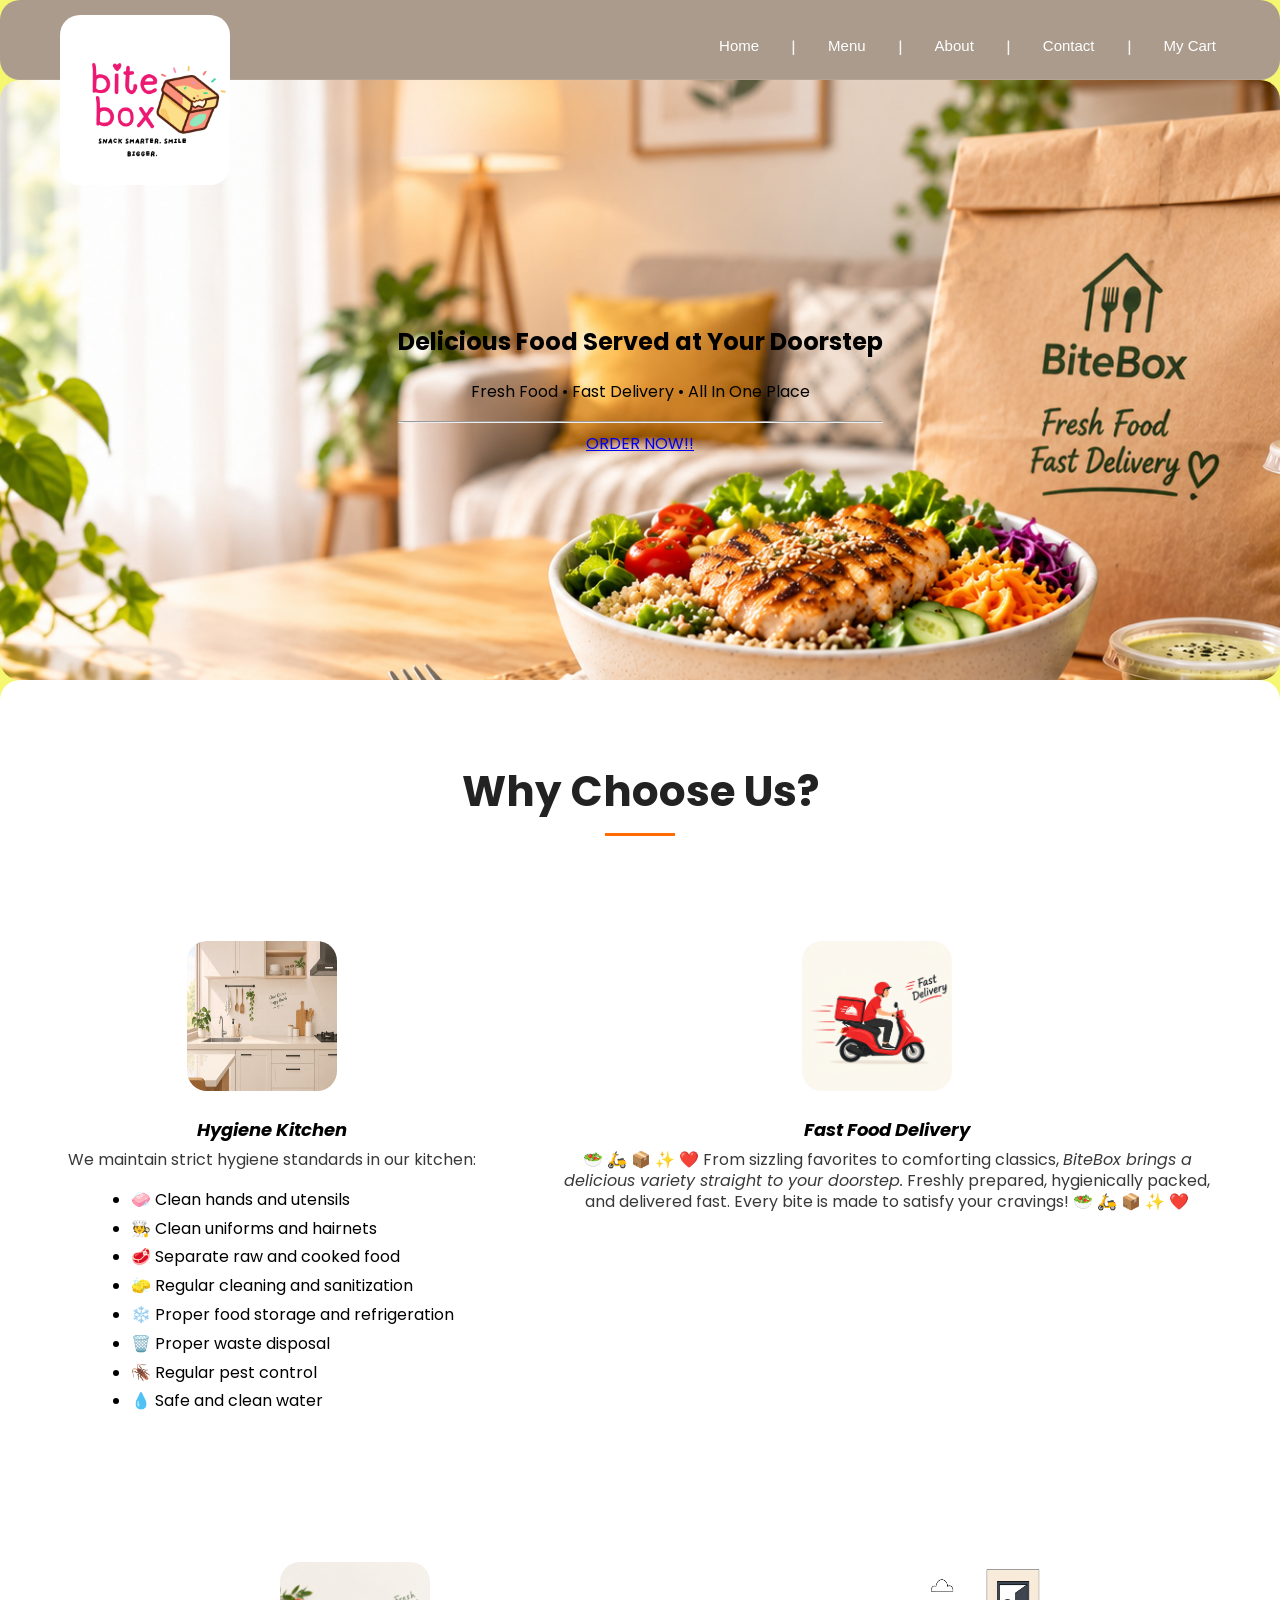
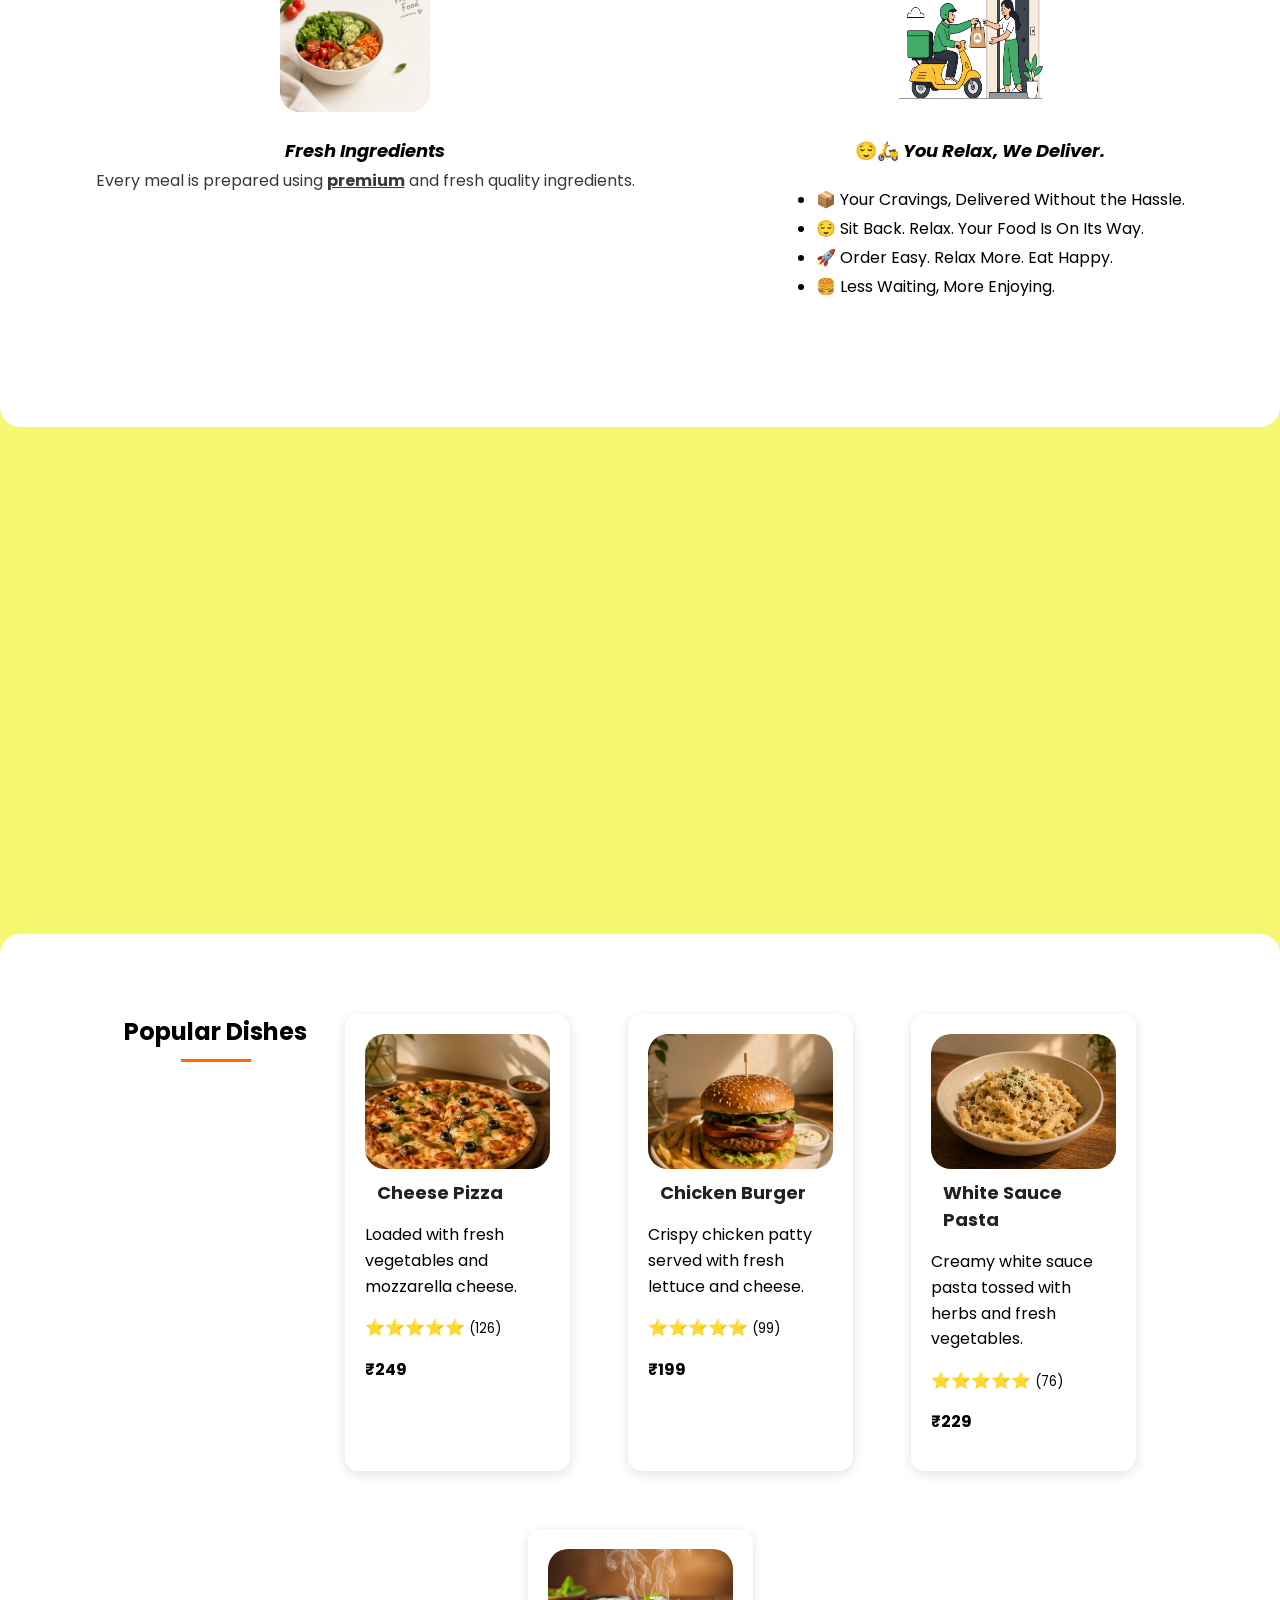
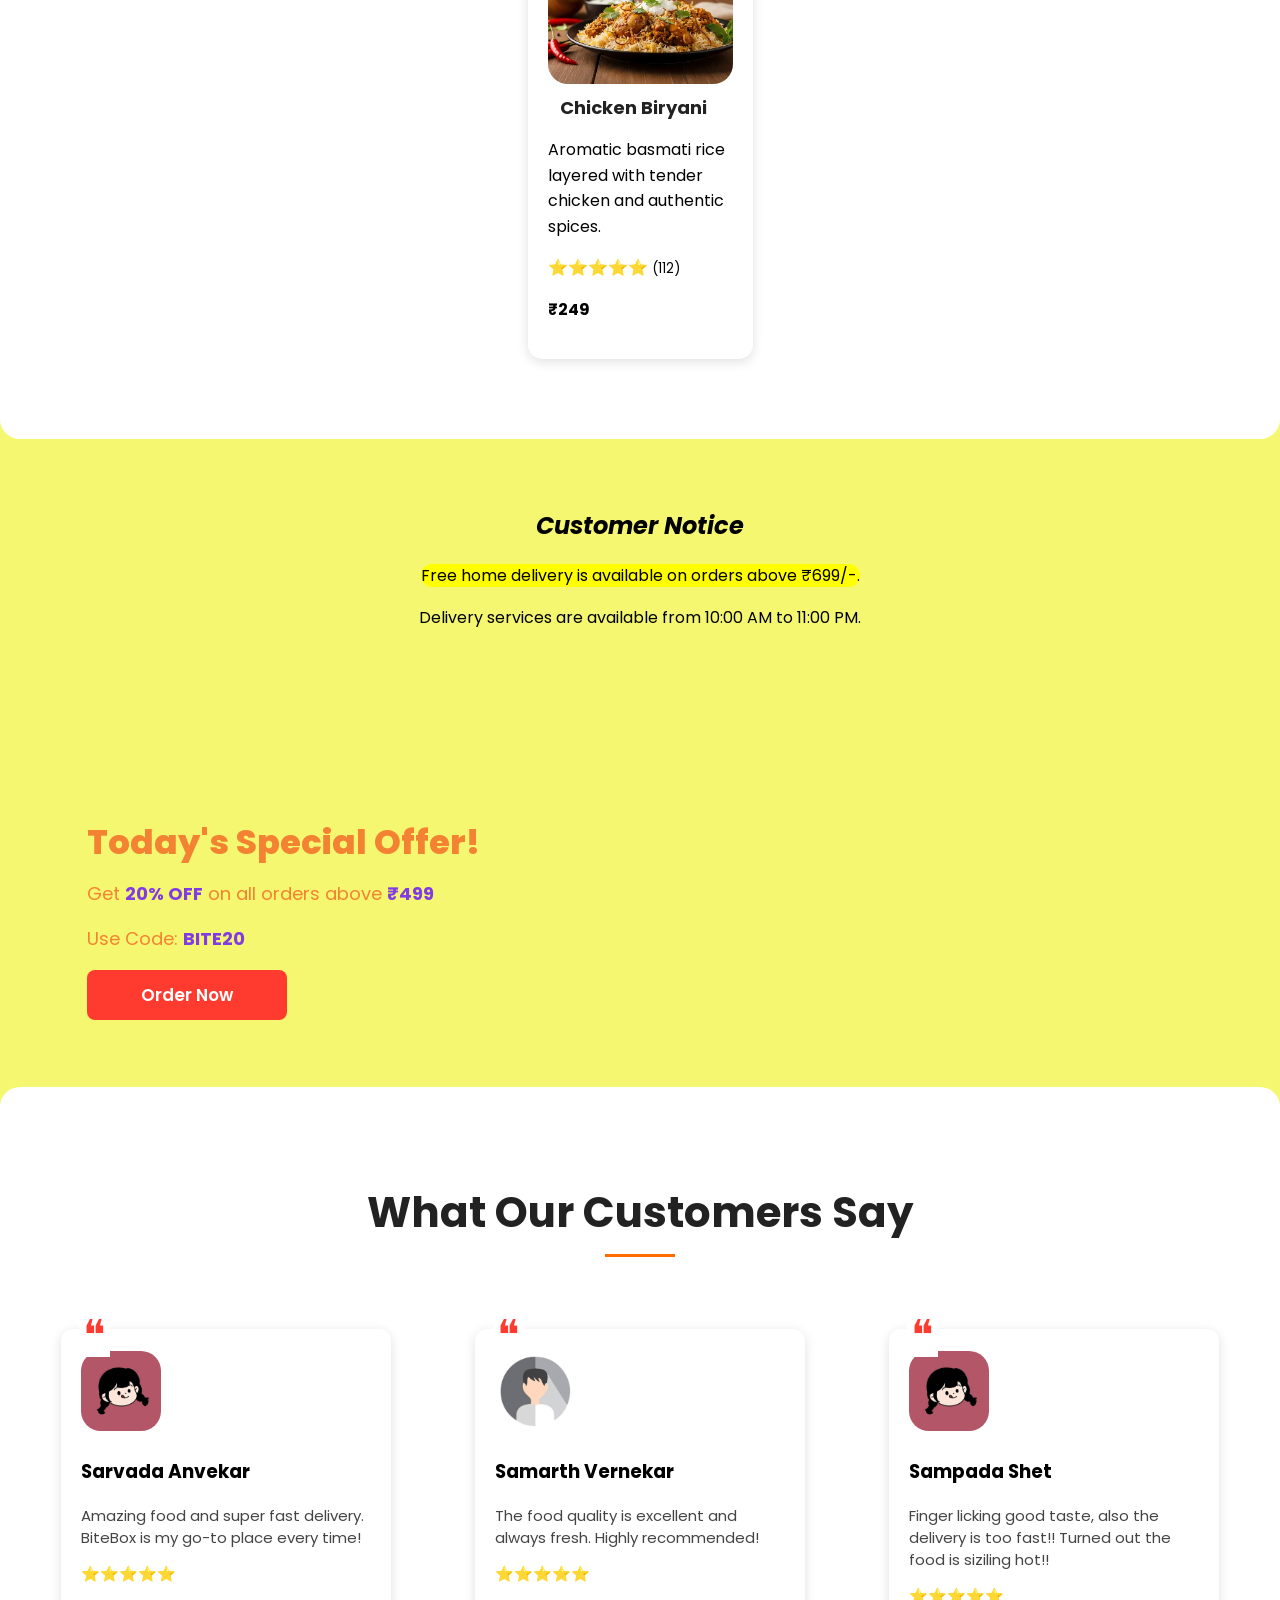
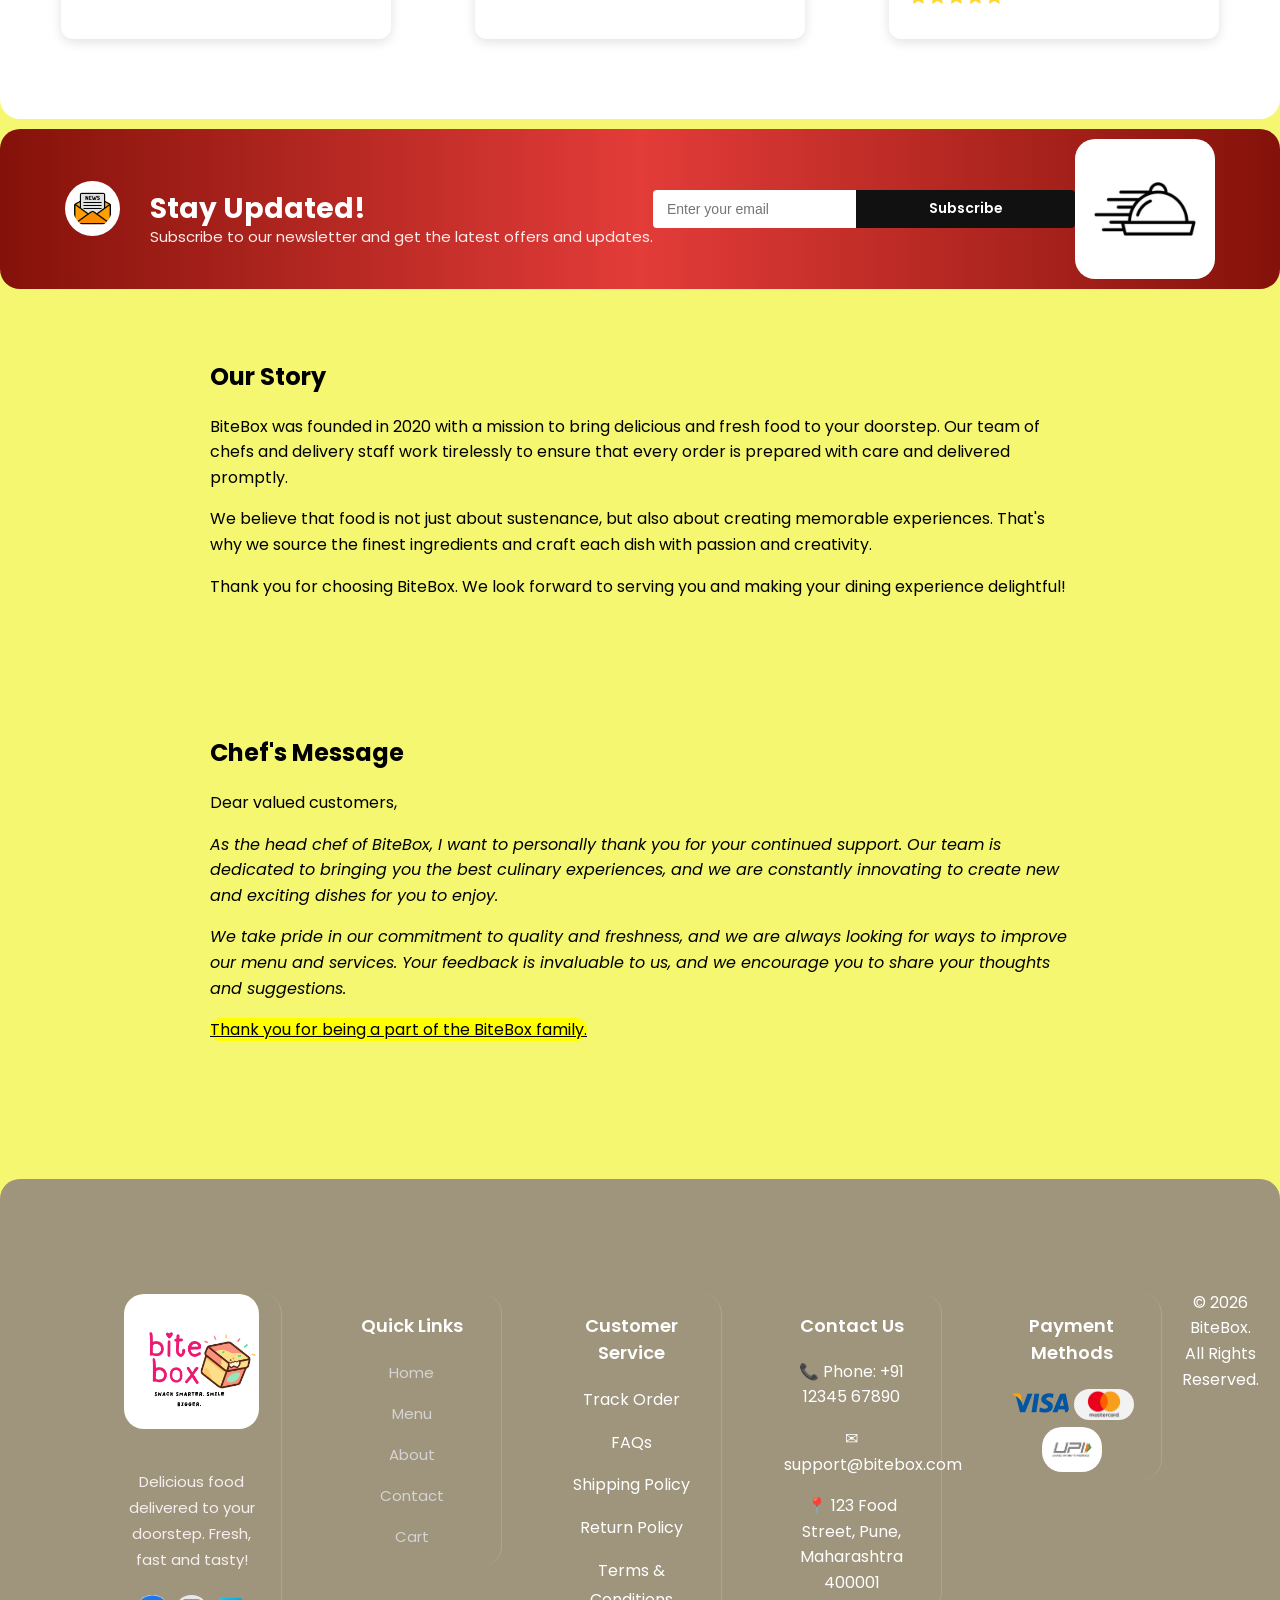
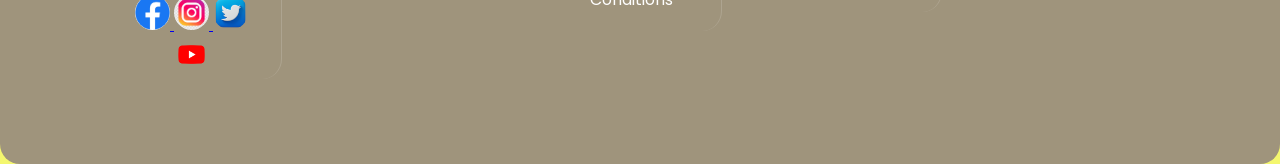
==== index.html @ 2613d9da "origin" ====
<!DOCTYPE html>
<html lang="en">

<head>
    <meta charset="UTF-8">
    <meta name="viewport" content="width=device-width, initial-scale=1.0">

    <title>BiteBox</title>

    <link rel="stylesheet" href="./style.css">

    <!-- Google Fonts -->
    <link rel="preconnect" href="https://fonts.googleapis.com">
    <link rel="preconnect" href="https://fonts.gstatic.com" crossorigin>

    <link href="https://fonts.googleapis.com/css2?family=Great+Vibes&family=Montserrat:wght@400;600;700;800&family=Pacifico&family=Poppins:wght@300;400;500;600;700&display=swap"
        rel="stylesheet">
</head>

<body>
<body style =  " background-color :  rgba(244, 247, 102, 0.938);">

    <!-- ================= HEADER ================= -->

    <header>

        <div class="logo">
            <img src="./assets/images/logo.png" alt="BiteBox Logo" width="180">
        </div>

        <nav>
            <a href="index.html">Home</a>
            |
            <a href="menu.html">Menu</a>
            |
            <a href="about.html">About</a>
            |
            <a href="contact.html">Contact</a>
            |
            <a href="cart.html">My Cart</a>
        </nav>

    </header>


    <!-- ================= MAIN CONTENT ================= -->

    <main>

        <!-- ================= HERO SECTION ================= -->

        <section class="hero">

            <div class="hero-content">

                <h1>Delicious Food Served at Your Doorstep</h1>

                <p>
                    Fresh Food • Fast Delivery • All In One Place
                </p>

                <hr>

                <a href="./menu.html">ORDER NOW!!</a>

            </div>

        </section>


        <!-- ================= WHY CHOOSE US ================= -->

        <section class="features" id="features">

            <h2>Why Choose Us?</h2>

             <!-- Hygiene Kitchen -->

            <article class="feature-card">

                <img src="./assets/images/hyg.png"
                    alt="Hygiene Kitchen"
                    width="200">

                <h3>
                    <em>Hygiene Kitchen</em>
                </h3>

                <p>
                    We maintain strict hygiene standards in our kitchen:
                </p>

                <ul>
                    <li>🧼 Clean hands and utensils</li>
                    <li>🧑‍🍳 Clean uniforms and hairnets</li>
                    <li>🥩 Separate raw and cooked food</li>
                    <li>🧽 Regular cleaning and sanitization</li>
                    <li>❄️ Proper food storage and refrigeration</li>
                    <li>🗑️ Proper waste disposal</li>
                    <li>🪳 Regular pest control</li>
                    <li>💧 Safe and clean water</li>
                </ul>

            </article>


            <!-- Fast Delivery -->

            <article class="feature-card">

                <img src="./assets/images/fast.png"
                    alt="Fast Delivery"
                    width="200">

                <h3>
                    <em>Fast Food Delivery</em>
                </h3>

                <p>
                    🥗 🛵 📦 ✨ ❤️
                    From sizzling favorites to comforting classics,
                    <em>BiteBox brings a delicious variety straight to your doorstep.</em>
                    Freshly prepared, hygienically packed, and delivered fast.
                    Every bite is made to satisfy your cravings!
                    🥗 🛵 📦 ✨ ❤️
                </p>

            </article>

             <!-- Fresh Ingredients -->

            <article class="feature-card">

                <img src="./assets/images/fresh.png"
                    alt="Fresh Ingredients"
                    width="200">

                <h3>
                    <em>Fresh Ingredients</em>
                </h3>

                <p>
                    Every meal is prepared using
                    <u><b>premium</b></u>
                    and fresh quality ingredients.
                </p>

            </article>


            <!-- Easy Delivery -->

            <article class="feature-card">

                <img src="./assets/images/easy.png"
                    alt="Easy Food Delivery"
                    width="200">

                <h3>
                    😌🛵
                    <em>You Relax, We Deliver.</em>
                </h3>

                <ul>
                    <li>📦 Your Cravings, Delivered Without the Hassle.</li>
                    <li>😌 Sit Back. Relax. Your Food Is On Its Way.</li>
                    <li>🚀 Order Easy. Relax More. Eat Happy.</li>
                    <li>🍔 Less Waiting, More Enjoying.</li>
                </ul>

            </article>

        </section>
         <!-- ================= FEATURED VIDEO ================= -->

        <section class="featured-video">

            <video
                src="./Black and Yellow Modern Pizza Sale Video.mp4"
                autoplay
                loop
                muted
                playsinline
                width="800">
            </video>

        </section>


        <!-- ================= POPULAR DISHES ================= -->

        <section class="popular-dishes" id="popular-dishes">

            <h2>Popular Dishes</h2>


            <!-- Pizza -->

            <article class="food-card">

                <img src="./assets/images/pizza.png"
                    alt="Cheese Pizza"
                    width="220">

                <h3>Cheese Pizza</h3>

                <p>
                    Loaded with fresh vegetables and mozzarella cheese.
                </p>

                <p>
                    <span>⭐⭐⭐⭐⭐</span>
                    <small>(126)</small>
                </p>

                <p>
                    <strong>₹249</strong>
                </p>

            </article>


            <!-- Burger -->

            <article class="food-card">

                <img src="./assets/images/burger.png"
                    alt="Chicken Burger"
                    width="220">

                <h3>Chicken Burger</h3>

                <p>
                    Crispy chicken patty served with fresh lettuce and cheese.
                </p>

                <p>
                    <span>⭐⭐⭐⭐⭐</span>
                    <small>(99)</small>
                </p>

                <p>
                    <strong>₹199</strong>
                </p>

            </article>


            <!-- Pasta -->

            <article class="food-card">

                <img src="./assets/images/pasta.png"
                    alt="White Sauce Pasta"
                    width="220">

                <h3>White Sauce Pasta</h3>

                <p>
                    Creamy white sauce pasta tossed with herbs and fresh vegetables.
                </p>

                <p>
                    <span>⭐⭐⭐⭐⭐</span>
                    <small>(76)</small>
                </p>

                <p>
                    <strong>₹229</strong>
                </p>

            </article>


            <!-- Biryani -->

            <article class="food-card">

                <img src="./assets/images/ChickenB.png"
                    alt="Chicken Biryani"
                    width="250">

                <h3>Chicken Biryani</h3>

                <p>
                    Aromatic basmati rice layered with tender chicken and authentic spices.
                </p>

                <p>
                    <span>⭐⭐⭐⭐⭐</span>
                    <small>(112)</small>
                </p>

                <p>
                    <strong>₹249</strong>
                </p>

            </article>

        </section>


        <!-- ================= CUSTOMER NOTICE ================= -->

        <aside class="customer-notice">

            <h2>
                <em>Customer Notice</em>
            </h2>

            <p>
                <mark>
                    Free home delivery is available on orders above ₹699/-.
                </mark>
            </p>

            <p>
                Delivery services are available from
                10:00 AM to 11:00 PM.
            </p>

        </aside>

          <!--Todays Special Offers -->
            <section id="offer">
                <div class="offer-content">
                    <h2>Today's Special Offer!</h2>
                    <p> Get <strong>20% OFF</strong> on all orders above 
                        <strong>₹499</strong>
                    </p>
                    <p> Use Code: <strong>BITE20</strong> </p>
                    <a href="menu.html"> Order Now </a>
                </div>
            </section>
            

        <!-- ================= CUSTOMER REVIEWS ================= -->

        <section class="reviews" id="reviews">

            <h2>What Our Customers Say</h2>


            <!-- Review 1 -->

            <article class="review-card">

                <img
                    src="./assets/images/customer.png"
                    alt="Sarvada Anvekar"
                    width="80"
                    height="80">

                <h3>Sarvada Anvekar</h3>

                <p>
                    Amazing food and super fast delivery.
                    BiteBox is my go-to place every time!
                </p>

                <p>
                    <span>⭐⭐⭐⭐⭐</span>
                </p>

            </article>


            <!-- Review 2 -->

            <article class="review-card">

                <img
                    src="./assets/images/customer1.png"
                    alt="Samarth Vernekar"
                    width="80"
                    height="80">

                <h3>Samarth Vernekar</h3>

                <p>
                    The food quality is excellent and
                    always fresh. Highly recommended!
                </p>

                <p>
                    <span>⭐⭐⭐⭐⭐</span>
                </p>

            </article>
             <article class="review-card">

                <img
                    src="./assets/images/customer.png"
                    alt="Sampada Shet"
                    width="80"
                    height="80">

                <h3>Sampada Shet</h3>

                <p>
                    Finger licking good taste, also the delivery is too fast!! Turned out the food is 
                    siziling hot!!
                </p>

                <p>
                    <span>⭐⭐⭐⭐⭐</span>
                </p>

            </article>

        </section>


        <!-- ================= NEWSLETTER ================= -->

        <section class="newsletter" id="newsletter">

            <div class="newsletter-content">

                <img
                    src="./assets/images/mail.png"
                    alt="Newsletter Icon"
                    width="80"
                    height="80">

                <div>

                    <h2>Stay Updated!</h2>

                    <p>
                        Subscribe to our newsletter and get
                        the latest offers and updates.
                    </p>

                </div>

            </div>


            <div class="newsletter-form">

                <input
                    type="email"
                    placeholder="Enter your email">

                <button>
                    Subscribe
                </button>

            </div>


            <div class="newsletter-image">

                <img
                    src="./assets/images/newsletter-food.png"
                    alt="Newsletter Food"
                    width="180"
                    height="120">

            </div>

        </section>


        <!-- ================= OUR STORY ================= -->

        <section class="story">

            <h2>Our Story</h2>

            <p>
                BiteBox was founded in 2020 with a mission to bring
                delicious and fresh food to your doorstep.
                Our team of chefs and delivery staff work tirelessly
                to ensure that every order is prepared with care
                and delivered promptly.
            </p>

            <p>
                We believe that food is not just about sustenance,
                but also about creating memorable experiences.
                That's why we source the finest ingredients and
                craft each dish with passion and creativity.
            </p>

            <p>
                Thank you for choosing BiteBox.
                We look forward to serving you and making
                your dining experience delightful!
            </p>

        </section>


        <!-- ================= CHEF'S MESSAGE ================= -->

        <section class="chef-message">

            <h2>Chef's Message</h2>

            <p>
                Dear valued customers,
            </p>

            <p>
                <em>
                    As the head chef of BiteBox, I want to personally
                    thank you for your continued support.
                    Our team is dedicated to bringing you the best
                    culinary experiences, and we are constantly
                    innovating to create new and exciting dishes
                    for you to enjoy.
                </em>
            </p>

            <p>
                <em>
                    We take pride in our commitment to quality
                    and freshness, and we are always looking for
                    ways to improve our menu and services.
                    Your feedback is invaluable to us,
                    and we encourage you to share your thoughts
                    and suggestions.
                </em>
            </p>

            <p>
                <u>
                    <mark>
                        Thank you for being a part of the BiteBox family.
                    </mark>
                </u>
            </p>

        </section>

    </main>


    <!-- ================= FOOTER ================= -->

    <footer>


        <!-- Footer Logo -->
        <div class="footer-container">
        <section class="footer-brand">

            <img
                src="./assets/images/logo.png"
                alt="BiteBox Logo"
                width="180">

            <p>
                Delicious food delivered to your doorstep.
                Fresh, fast and tasty!
            </p>


            <!-- Social Media -->

            <a href="#">
                <img
                    src="./assets/images/facebook.png"
                    alt="Facebook"
                    width="35"
                    height="35">
            </a>

            <a href="#">
                <img
                    src="./assets/images/instagram.png"
                    alt="Instagram"
                    width="35"
                    height="35">
            </a>

            <a href="#">
                <img
                    src="./assets/images/twitter.png"
                    alt="Twitter"
                    width="35"
                    height="35">
            </a>

            <a href="#">
                <img
                    src="./assets/images/youtube.png"
                    alt="YouTube"
                    width="35"
                    height="35">

        </section>


        <!-- Quick Links -->

        <section class="footer-section">

            <h3>Quick Links</h3>

            <ul>

                <li>
                    <a href="index.html">Home</a>
                </li>

                <li>
                    <a href="menu.html">Menu</a>
                </li>

                <li>
                    <a href="about.html">About</a>
                </li>

                <li>
                    <a href="contact.html">Contact</a>
                </li>

                <li>
                    <a href="cart.html">Cart</a>
                </li>

            </ul>

        </section>


        <!-- Customer Service -->

        <section class="footer-section">

            <h3>Customer Service</h3>

            <ul>

                <li>Track Order</li>
                <li>FAQs</li>
                <li>Shipping Policy</li>
                <li>Return Policy</li>
                <li>Terms & Conditions</li>

            </ul>

        </section>


        <!-- Contact Information -->

        <section class="footer-section">

            <h3>Contact Us</h3>

            <p>📞 Phone: +91 12345 67890</p>

            <p>✉ support@bitebox.com</p>

            <p>
                📍 123 Food Street,
                Pune, Maharashtra 400001
            </p>

        </section>


        <!-- Payment Methods -->

        <section class="footer-section">

            <h3>Payment Methods</h3>

            <img
                src="./assets/images/visa.png"
                alt="Visa"
                width="60">

            <img
                src="./assets/images/mastercard.png"
                alt="MasterCard"
                width="60">

            <img
                src="./assets/images/upi.png"
                alt="UPI"
                width="60">

        </section>


        <!-- Copyright -->

        <div class="copyright">
</div>
            <p>
                © 2026 BiteBox. All Rights Reserved.
            </p>

        </div>
    </footer>

</body>
</html>
---- style.css ----
* {
    box-sizing: border-box;
    border-radius: 20px;
}

html {
    scroll-behavior: smooth;
}

body {
    margin: 0;
    padding: 0;
    background-color: rgba(228, 237, 121, 0.711);
    font-family: 'Poppins', sans-serif;
}

header{
    width:100%;
    height:80px;
    padding:0 60px;
    background: rgb(170, 155, 141);
    border-bottom:1px solid rgba(255,255,255,.08);
    display:flex;
    justify-content:space-between;
    align-items:center;
    position:sticky;
    top:0;
    z-index:1000;
}

.logo{
    width:170px;
    height:50px;
}
header nav{
    display:flex;
    align-items:center;
    gap:28px;
    
}

header nav a{
    display:flex;
    align-items:center;
    justify-content:center;
    height:80px;
    padding:0 4px;
    text-decoration:none;
    color:#ffffff;
    font-size:15px;
    font-weight:500;
    border-bottom:3px solid transparent;
}

.cart-icon img{
    display:block;
    width:22px;
    height:22px;
}

header nav a:hover{
    color:#ff6b00;
}

/* Active Navigation Link */

nav a.active {
    color: #ff6b00;
}

table{
    box-shadow:6px 6px 8px 6px  #e5dd48;

}
nav {
    margin-top: 15px;
    padding: auto;
    color: #faf4f4;
}

nav a {
    padding: 10px 16px;
    text-decoration: none;
    color: #e87979;
    font-family:'Lucida Sans', 'Lucida Sans Regular', 'Lucida Grande', 'Lucida Sans Unicode', Geneva, Verdana, sans-serif;
    font-size: 15px;
    font-weight: 600;
    transition: 0.3s ease;
}

a:hover{
    font-size: 25px;
}

main {
    width: 100%;
}

section, aside {
    width: 100%;
    padding: 50px 20px;
    margin: 0 auto;
}

img {
    max-width: 100%;
    height: auto;
}

article {
    margin: 20px auto;
}
article:hover{
    font-size:20px;
}

p {
    line-height: 1.6;
}

ul {
    line-height: 1.8;
}

.hero {
    min-height: 500px;
    color:solid black;
    display: flex;
    align-items: center;
    justify-content: center;
    text-align: center;
}
.hero {
    min-height: 600px;

    background-image: url("./assets/images/heropage.jpg");
    background-size: cover;
    background-position: center;
    background-repeat: no-repeat;

    background-attachment: fixed;

    display: flex;
    align-items: center;
    justify-content: center;
    text-align: center;
}

.hero-content {
    max-width: 900px;
    padding: 30px;
}

.features {
    text-align: center;
}

.feature-card {
    max-width: 700px;
    margin: 40px auto;
    padding: 25px;
}

.feature-card ul {
    display: inline-block;
    text-align: left;
}

.about-section {
    text-align: center;
    max-width: 1000px;
}

.featured-video {
    text-align: center;

}

.featured-video video {
    max-width: 90%;
    height: auto;
}

/* Popular Dishes Section */

#popular-dishes{
    background-color:#ffffff;
    padding:60px 30px;
    display:flex;
    flex-wrap:wrap;
    justify-content:center;
    gap:18px;
}

#popular-dishes h2::after{
    content:"";
    display:block;
    width:70px;
    height:3px;
    background-color:#ff6b00;
    margin:10px auto 0;
}

/* Dish Card */

#popular-dishes article{
    width:225px;
    background-color:#ffffff;
    border-radius:14px;
    overflow:hidden;
    box-shadow:0 3px 12px rgba(0,0,0,0.12);
}

/* Food Image */

#popular-dishes article img{
    width:100%;
    height:135px;
    object-fit:cover;
    display:block;
}

/* Dish Name */
#popular-dishes article h3{
    font-size:18px;
    font-weight:700;
    color:#222222;
    margin:10px 12px 6px;
}

/* Rating & Price */

#popular-dishes .details{
    display:flex;
    justify-content:space-between;
    align-items:center;
    padding:0 12px 10px;
}

/* Ratings */

#popular-dishes .ratings{
    color:#f5b301;
    font-size:18px;
    font-weight:600;
    margin:0;
}

/* Review Count */
#popular-dishes .ratings small{
    color:#666666;
    font-size:12px;
}
/* Price */
#popular-dishes .price{
    color:#f44336;
    font-size:20px;
    font-weight:700;
    margin:0;
}
/* Hover Effect */
#popular-dishes article:hover{
    box-shadow:0 8px 22px rgba(0,0,0,0.18);
}

.food-card {
    display: inline-block;
    vertical-align: top;
    width: 250px;
    min-height: 420px;
    margin: 20px;
    padding: 20px;
}

.customer-notice {
    text-align: center;
}

#offer{
    width:95%;
    height:250px;
    margin:70px auto;
    padding:28px 55px;
    box-sizing:border-box;
    background-image:url("../assets/images/offer-banner.png");
    background-repeat:no-repeat;
    background-size:100% 100%;
    background-position:center;
    border-radius:20px;
}
/* Offer Content */
.offer-content{
    width:38%;
}
/* Heading */
.offer-content h2{
    font-size:34px;
    font-weight:800;
    color:#f38232;
    line-height:1.15;
    margin-bottom:15px;
}
.offer-content h2 span{
    background:linear-gradient(180deg,#ffffff 0%,#fff9d8 25%,#ffe47a 55%,#ffc107 80%,#ff9800 100%);
    -webkit-background-clip:text;
    -webkit-text-fill-color:transparent;
    background-clip:text;
}

/* Description */
.offer-content p{
    font-size:18px;
    color:#f38232;
    line-height:1.5;
    margin-bottom:10px;
}

.offer-content strong{
    color:#823ce4;
}

/* Button */
.offer-content a{
    display:inline-block;
    margin-top:8px;
    padding:12px 32px;
    background:#ff3b30;
    color:#ffffff;
    text-decoration:none;
    font-size:17px;
    font-weight:600;
    border-radius:8px;
    width: 200px;
    text-align: center;
}
.offer-image {
    position: relative;
}

.offer-image img {
    display: block;
    margin: 10px auto;
}

#reviews{
    background:#ffffff;
    padding:60px 30px;
    display:flex;
    flex-wrap:wrap;
    justify-content:center;
    gap:22px;
}

/* Section Heading */

#reviews h2{
    width:100%;
    text-align:center;
    font-size:42px;
    font-weight:700;
    color:#222222;
    margin-bottom:30px;
    position:relative;
}

#reviews h2::after{
    content:"";
    display:block;
    width:70px;
    height:3px;
    background:#ff6b00;
    margin:10px auto 0;
}
/* Review Card */

#reviews article{
    width:330px;
    background:#ffffff;
    padding:22px 20px 18px;
    border-radius:12px;
    box-shadow:0 3px 12px rgba(0,0,0,0.12);
    position:relative;
}

/* Quote Icon */

#reviews article::before{
    content:"❝";
    position:absolute;
    top:-14px;
    left:18px;
    font-size:42px;
    color:#ff3b30;
    background:#ffffff;
    line-height:1;
    padding:0 4px;
}

/* Review Text */

#reviews article>p{
    font-size:15px;
    color:#444444;
        line-height:22px;
    margin:0 0 14px;
}

/* Customer Section */

#reviews .customer{
    display:flex;
    align-items:center;
}

/* Customer Image */

#reviews .customer img{
    width:46px;
    height:46px;
    border-radius:50%;
    object-fit:cover;
    margin-right:10px;
}

/* Customer Name */

#reviews .customer h3{
    font-size:17px;
    font-weight:700;
    color:#222222;
    margin:0 0 4px;
}
/* Rating */

#reviews .customer span{
    color:#f5b301;
    font-size:16px;
}

/* Hover Effect */

#reviews article:hover{
    box-shadow:0 8px 20px rgba(0,0,0,0.18);
}
/* Newsletter Section */

#newsletter{
    width:100%;
    margin:10px 0 0;
    padding:10px 65px;
    background:linear-gradient(to right,#84120a,#e33c39,#84120a);
    display:flex;
    justify-content:space-between;
    align-items:center;
    box-sizing:border-box;
}

/* Left Content */

.newsletter-content{
    display:flex;
    align-items:center;
    gap:30px;
}

/* Mail Icon */
.newsletter-content img{
    width:55px;
    height:55px;
    background:#ffffff;
    border-radius:50%;
    padding:8px;
}

/* Heading */
.newsletter-content h2{
    font-size:28px;
    font-weight:700;
    color:#ffffff;
    margin-bottom:2px;
    line-height:1.1;
}

/* Description */
.newsletter-content p{
    font-size:15px;
    color:#ffeaea;
    line-height:20px;
    margin:0;
}

/* Newsletter Form */
.newsletter-form{
    display:flex;
    align-items:center;
}
/* Email Input */
.newsletter-form input{
    width:300px;
    height:38px;
    border:none;
    outline:none;
    padding:0 14px;
    font-size:14px;
    border-radius:4px 0 0 4px;
}

/* Subscribe Button */
.newsletter-form button{
    height:38px;
    padding:0 24px;
    border:none;
    background:#111111;
    color:#ffffff;
    font-size:14px;
    font-weight:600;
    cursor:pointer;
    border-radius:0 4px 4px 0;
}

/* Newsletter Image */
.newsletter-image img{
    width:140px;
    height:auto;
    display:block;
}

.story,
.chef-message {
    max-width: 900px;
    margin: auto;
}

footer {
    padding: 50px 20px 20px;
    text-align: center;
}

.footer-brand,
.footer-section {
    display: inline-block;
    vertical-align: top;
    width: 18%;
    min-width: 180px;
    margin: 20px;
}

.footer-section ul {
    list-style: none;
    padding: 0;
}

.footer-section a {
    text-decoration: none;
}

.copyright {
    margin-top: 30px;
    padding-top: 20px;
}
/* Browse Categories Section */

#categories{
    background-color:#ffffff;
    padding:60px 30px;
    text-align:center;
}

/* Section Heading */
#categories h2{
    font-size:42px;
    font-weight:700;
    color:#222222;
    margin-bottom:45px;
}

#categories h2 span{
    display:inline-block;
    width:70px;
    height:3px;
    background:#ff3b30;
    vertical-align:middle;
    margin:10px 50px;
    position:relative;
}
#categories h2 span::before{
    content:"";
    width:8px;
    height:8px;
    background:#ff3b30;
    border-radius:50%;
    position:absolute;
    top:-2px;
}

#categories h2 span:first-child::before{
    right:-12px;
}

#categories h2 span:last-child::before{
    left:-12px;
}

/* Categories Container */
#categories div{
    display:flex;
    justify-content:center;
    align-items:flex-start;
    flex-wrap:wrap;
    gap:55px;
}
/* Category Item */
#categories article{
    text-align:center;
}
/* Category Icon */

#categories article img{
    width:100px;
    height:90px;
    padding:10px;
    background:#ffffff;
    border:2px solid #f2f2f2;
    border-radius:50%;
    object-fit:contain;
    box-shadow:0 4px 12px rgba(0,0,0,0.12);
    margin-bottom:15px;
}

/* Category Name */

#categories article h3{
    font-size:20px;
    font-weight:600;
    color:#333333;
}

/* Hover Effect */

#categories article img:hover{
    box-shadow:0 8px 18px rgba(0,0,0,0.18);
}

.order-container {
    display: flex;
    justify-content: center;
    align-items: center;
    min-height: 100vh;
}

.order-image {
    width: 70%;
    max-width: 850px;
    height: auto;
    border-radius: 20px;
}
	
#features{
    background-color:#ffffff;
    padding:45px 25px;
    display:flex;
    flex-wrap:wrap;
    justify-content:center;
}
#features h2{
    width:100%;
    text-align:center;
    font-size:42px;
    font-weight:700;
    color:#222222;
    margin-bottom:40px;
    position:relative;
}

#features h2::after{
    content:"";
    display:block;
    width:70px;
    height:3px;
    background-color:#ff6b00;
    margin:10px auto 0;
}
/* Feature Icon */

#features article img{
    width:150px;
    height:150px;
    margin-right:20px;
    flex-shrink:0;
}

/* Feature Content */

#features article div{
    flex:1;
}

/* Feature Title */
#features article h3{
    font-size:18px;
    font-weight:700;
   color:#000000;
    margin-bottom:6px;
}

/* Feature Description */
#features article p{
    font-size:16px;
    color:#3a3939;
    line-height:21px;
    margin:0;
}
/* Menu Items Section */

#menu-items{
    background:#ffffff;
    padding:60px 25px;
    text-align:center;
}

/* Section Heading */

#menu-items h2{
    font-size:42px;
    font-weight:700;
    color:#222222;
    margin-bottom:40px;
}

#menu-items h2 span{
    display:inline-block;
    width:30px;
    height:3px;
    background:#ff3b30;
    margin:0 15px;
    position:relative;
    vertical-align:middle;
}
#menu-items h2 span::before{
    content:"";
    width:8px;
    height:8px;
    background:#ff3b30;
    border-radius:50%;
    position:absolute;
    top:-2px;
}

#menu-items h2 span:first-child::before{
    right:-12px;
}

#menu-items h2 span:last-child::before{
    left:-12px;
}

/* Menu Items Container */

#menu-items > div{
    display:flex;
    justify-content:center;
    flex-wrap:wrap;
    gap:18px;
}
/* Menu Item Card */

#menu-items article{
    width:235px;
    background:#ffffff;
    border:1px solid #ececec;
    border-radius:10px;
    overflow:hidden;
    box-shadow:0 3px 10px rgba(0,0,0,0.10);
    text-align:left;
    position:relative;
    margin: 10px;
}

/* Badge */

.tag{
    position:absolute;
    top:8px;
    left:8px;
    background:#e53935;
    color:#ffffff;
    padding:4px 10px;
    font-size:11px;
    font-weight:600;
    border-radius:20px;
}
.spicy{
    background:#ff5722;
}

/* Food Image */

#menu-items article img{
    width:80%;
    height:130px;
    object-fit:cover;
    display:block;
}

/* Food Name */

#menu-items article h3{
    font-size:17px;
    font-weight:600;
    color:#333333;
    margin:10px;
}

/* Rating */

.rating{
    margin:0 10px 8px;
    color:#f5b301;
    font-size:15px;
}

.rating small{
    color:#666666;
    font-size:12px;
}

.price{
    margin:0 10px 12px;
    font-size:20px;
    font-weight:700;
    color:#333333;
}
#menu-items article button{
    width:180px;
    margin:0 10px 12px;
    padding:9px 0;
    background:#ffffff;
    color:#ff4d4d;
    border:1px solid #ff4d4d;
    border-radius:6px;
    cursor:pointer;
    display:flex;
    justify-content:center;
    align-items:center;
    gap:10px;
    font-size:14px;
    font-weight:600;
}
#menu-items articles button img{
    width: 1px;
    height:1px;
}
#menu-items article:hover{
    box-shadow:0 8px 18px rgb(151, 74, 87);
}

#story{
    background:#ffffff;
    padding:80px 70px;
}

/* Layout */

#story>article{
    display:flex;
    justify-content:center;
    align-items:center;
    gap:70px;
}

/* Restaurant Image */

#story>article>img{
    width:500px;
    border-radius:16px;
    box-shadow:0 8px 20px rgba(0,0,0,.12);
}

/* Right Content */

.story-content{
    width:520px;
}

/* Small Heading */

.story-content small{
    color:#ff6b35;
    font-size:30px;
    font-weight:800;
    font-family:"Allura",cursive;
}

/* Main Heading */

.story-content h2{
    font-size:40px;
    color:#222;
    line-height:58px;
    margin:8px 0 20px;
}

.story-content h2 span{
    color:#ff6b35;
    font-family:"Allura",cursive;
    font-size:56px;
    font-weight:400;
}

/* Paragraph */

.story-content p{
    color:#666;
    font-size:16px;
    line-height:30px;
    margin-bottom:18px;
}



/* Feature Section */

.story-features{
    display:flex;
    justify-content:space-between;
    margin-top:35px;
}



/* Feature */

.story-features article{
    display:flex;
    align-items:center;
    gap:12px;
}



/* Circular Icon */
.feature-icon{
    width:58px;
    height:58px;
   border-radius:50%;
    background:#fff2ea;
    display:flex;
    justify-content:center;
    align-items:center;
}

.feature-icon img{
    width:26px;
    height:26px;
}

/* Feature Heading */

.story-features h4{
    font-size:15px;
    color:#222;
    margin-bottom:2px;
}

/* Feature Text */

.story-features article p{
    margin:0;
    font-size:14px;
    color:#555;
    line-height:20px;
}
#mission-vision{
    background:#ffffff;
    padding:0px 80px;
}
/* Section Heading */

#mission-vision>h2{
    text-align:center;
    font-size:42px;
    font-weight:700;
    color:#222222;
    margin-bottom:50px;
    position:relative;
}

#mission-vision>h2::after{
    content:"";
    display:block;
    width:70px;
    height:3px;
    background:#ff6b00;
    margin:12px auto 0;
}

/* Cards Container */

#mission-vision>div{
    display:flex;
    justify-content:center;
}

/* Card */
#mission-vision article{
    flex:1;
    display:flex;
    align-items:center;
    gap:22px;

    background:#fff9f4;
    padding:35px;

    border:1px solid #ffe5d2;
}

#mission-vision article:first-child{
    border-radius:15px 0 0 15px;
    border-right:none;
}

#mission-vision article:last-child{
    border-radius:0 15px 15px 0;
}

/* Divider */

#mission-vision article:last-child{
    border-left:1px solid #ffd8bf;
}

/* Icon */
#mission-vision article img{
    width:65px;
    height:65px;
    background:#fff1e6;
    border-radius:50%;
    padding:15px;
    box-sizing:border-box;
}

/* Card Heading */

#mission-vision article h3{
    font-size:20px;
    color:#222222;
    margin-bottom:10px;
}

#statistics{
    background:#ffffff;
    padding:0px 70px;
}

#statistics>h2{
    text-align:center;
    font-size:42px;
    font-weight:700;
    color:#222222;
    margin-bottom:50px;
    position:relative;
}
#statistics>h2::after{
    content:"";
    display:block;
    width:70px;
    height:3px;
    background:#ff6b00;
    margin:12px auto 0;
}

/* Statistics Container */

#statistics>div{
    display:flex;
    justify-content:center;

    background:#1d1b1a;

    border-radius:16px;

    overflow:hidden;
}

/* Statistic Card */

#statistics article{
    flex:1;
    text-align:center;
    padding:35px 20px;
    border-right:1px solid rgba(255,255,255,.15);
}

#statistics article:last-child{
    border-right:none;
}
/* Icon */

#statistics article img{
    width:100px;
    height:100px;
    margin-bottom:1px;
}

/* Number */

#statistics article h3{
    font-size:38px;
    color:#e0bc61;
    font-weight:700;
    margin-bottom:8px;
}



/* Text */

#statistics article p{
    font-size:16px;
    color:#841f1f;
    margin:0;
}

#contact-info{
    background:#e4d1d1;
    padding:80px 60px;
}
#contact.section-title{
     text-align:center;
    margin-bottom:50px;
}

/* Small Heading */

#contact.section-title h4{
    color:#66ff00;
    font-size:24px;
    font-family:"Allura",cursive;
    font-weight:400;
    margin-bottom:6px;
    position:relative;
    display:inline-block;
}

#contact-info .section-title h4::before,
#contact-info .section-title h4::after{
    content:"";
    width:55px;
    height:2px;
    background:#ff6b00;
    position:absolute;
    top:50%;
}

#contact-info .section-title h4::before{
    right:105%;
}
#contact-info .section-title h4::after{
    left:105%;
}

/* Main Heading */
#contact-info .section-title h2{
    font-size:44px;
    font-weight:700;
    color:#222222;
}
/* ============================= */
/* CONTACT SECTION */
/* ============================= */

.contact-section {
    background-color: white;
    padding: 40px 25px;
    text-align: center;
}


/* Section Heading */

.contact-heading h4 {
    color: #ff7a21;
    font-size: 20px;
    font-weight: 500;
    margin: 0 0 8px 0;
}

.contact-heading h1 {
    color: #222222;
    font-size: 38px;
    font-weight: 700;
    margin: 0 0 45px 0;
}


/* ============================= */
/* CARDS CONTAINER */
/* ============================= */

.contact-container {
    display: flex;
    justify-content: center;
    gap: 24px;
    flex-wrap: wrap;
}


/* ============================= */
/* CONTACT CARD */
/* ============================= */

.contact-container article {
    width: 238px;
    height: 265px;

    background: #ffffff;

    text-align: center;

    padding: 30px 20px;

    border-radius: 12px;

    box-shadow: 0 5px 18px rgba(0, 0, 0, 0.10);

    transition: 0.3s ease;
}


/* ============================= */
/* MAIN ICON */
/* ============================= */

.contact-container article > img:first-child {
    width: 62px;
    height: 62px;

    background: #fff2e8;

    padding: 15px;

    box-sizing: border-box;

    border-radius: 50%;

    object-fit: contain;

    margin-bottom: 15px;
}


/* ============================= */
/* CARD HEADING */
/* ============================= */

.contact-container article h3 {
    font-size: 18px;

    color: #222222;

    margin: 0 0 12px 0;

    font-weight: 700;
}


/* ============================= */
/* CARD DETAILS */
/* ============================= */

.contact-container article p {
    font-size: 14px;

    color: #555555;

    line-height: 25px;

    margin: 0;
}


/* ============================= */
/* SOCIAL MEDIA */
/* ============================= */

.social-icons {
    margin-top: 15px;

    display: flex;

    justify-content: center;

    gap: 10px;
}


.social-icons a {
    text-decoration: none;

    display: inline-block;
}


.social-icons img {
    width: 28px !important;
    height: 28px !important;

    object-fit: contain;

    margin: 0 !important;

    padding: 0 !important;

    background: none !important;

    border-radius: 0 !important;
}


/* ============================= */
/* CARD HOVER */
/* ============================= */

.contact-container article:hover {
    transform: translateY(-5px);

    box-shadow: 0 10px 25px rgba(225, 10, 10, 0.15);
}
#contact-details{
    width:95%;
    /* margin:60px auto; */
    margin-top: 60px;
    margin-left: 30px;
    background:#fff8f4;
    padding:30px;
    border-radius:18px;
    display:flex;
    justify-content:space-between;
    align-items:stretch;
    gap:35px;
    box-sizing:border-box;
}

/*================ Left Column =================*/
.left-column{
    width:40%;
    display:flex;
    flex-direction:column;
}

/* Business Hours Card */

.business-card{
    /* background:#ffffff; */
    padding:22px;
    border-radius:14px;
}

/* Heading */

.business-card h2{
    font-size:30px;
    font-weight:700;
    color:#222222;
    margin-bottom:10px;
}

/* Orange Line */

.business-card hr{
    width:55px;
    height:3px;
    background:#321b0a;
    border:none;
    margin-bottom:20px;
}

/* Content */

.business-content{
    display:flex;
    gap:18px;
    align-items:flex-start;
}

/* Clock Icon */

.business-content img{
    width:48px;
    height:48px;
    margin-top:5px;
}

/* Table */

.business-card table{
    width:100%;
    border-collapse:collapse;
}

.business-card td{
    padding:10px 0;
    font-size:14px;
    color:#555555;
}

.business-card td:last-child{
    text-align:right;
    font-weight:600;
    color:#222222;
}
/*================ Event Card =================*/
.event-card{
    margin-top:15px;
    background:#fff4ee;
    border-radius:14px;
    padding:18px;
    display:flex;
    align-items:center;
    gap:18px;
    flex:1;
    border-style: solid;
    border-color: white;
}

.event-card img{
    width:58px;
    height:58px;
    background:white;
    padding:14px;
    border-radius:50%;
    box-sizing:border-box;
    flex-shrink:0;
}

/* Event Heading */

.event-card h3{
    font-size:22px;
    color:#222222;
    margin-bottom:8px;
}

/* Event Text */

.event-card p{
    font-size:14px;
    color:#666666;
    line-height:22px;
    margin-bottom:15px;
}

/* Button */

.event-card a{
    display:inline-block;
    background:#c37740;
    color:#ffffff;
    text-decoration:none;
    padding:10px 24px;
    border-radius:30px;
    font-size:14px;
    font-weight:600;
}

/*================ Right Column =================*/

.right-column{
    width:66%;
    /* background:#ffffff; */
    padding:22px;
    border-radius:14px;
    /* box-shadow:0 4px 12px rgba(0,0,0,.08); */
}

/* Heading */

.right-column h2{
    font-size:30px;
    font-weight:700;
    color:#222222;
    margin-bottom:10px;
}

/* Orange Line */

.right-column hr{
    width:55px;
    height:3px;
    background:#ff6b00;
    border:none;
    margin-bottom:20px;
}
/*================ Form =================*/

.form-row{
    display:flex;
    gap:20px;
    margin-bottom:15px;
}
.form-row input{
    width:50%;
    height:50px;
    padding:0 14px;
    border:1px solid #e5e5e5;
    border-radius:5px;
    font-size:14px;
    font-family:Poppins,sans-serif;
    box-sizing:border-box;
    outline:none;
}
textarea{
    width:100%;
    height:120px;
    padding:14px;
    border:1px solid #e5e5e5;
    border-radius:5px;
    resize:none;
    margin-bottom:15px;
    font-size:14px;
    font-family:Poppins,sans-serif;
    box-sizing:border-box;
    outline:none;
}

/* Focus */

.form-row input:focus,
textarea:focus{
    border-color:#ff6b00;
}

/* Button */

button{
    width:100%;
    height:42px;
    background:#ff6b00;
    color:#ffffff;
    border:none;
    border-radius:5px;
    font-size:14px;
    font-weight:600;
    font-family:Poppins,sans-serif;
    cursor:pointer;
}

/* Hover Effects */
.event-card a:hover,
button:hover{
    background:#e65c00;
}
#google-map{
    background:#ffffff;
    padding:100px 50px 70px;
}
#google-map .section-title{
    text-align:center;
    margin-bottom:30px;
}
#google-map .section-title h4{
    color:#ff6b00;
    font-size:28px;
    font-family:"Allura",cursive;
    font-weight:400;
    display:inline-block;
    position:relative;
    margin-bottom:8px;
}

#google-map .section-title h4::before,
#google-map .section-title h4::after{
    content:"";
    width:55px;
    height:2px;
    background:#ff6b00;
    position:absolute;
    top:50%;
}
#google-map .section-title h4::before{
    right:110%;
}

#google-map .section-title h4::after{
    left:110%;
}
#google-map .section-title h2{
    font-size:40px;
    color:#222222;
    margin-bottom:12px;
}

#google-map .section-title p{
    font-size:15px;
    color:#666666;
    line-height:24px;
    max-width:650px;
    margin:auto;
}

#google-map iframe{
    width:100%;
    height:380px;
    display:block;
    border:none;
    border-radius:16px;
    overflow:hidden;
    box-shadow:0 8px 20px rgba(0,0,0,.12);
}

#shopping-cart {
    max-width: 665px;
    margin: 50px auto;
    border: 1px solid #eee;
    border-radius: 12px;
    overflow: hidden;
    background: #fff;
    box-shadow: none;
    font-family: 'Poppins', sans-serif;
}

#shopping-cart table {
    width: 100%;
    border: none;
    border-collapse: collapse;
    table-layout: fixed;
    box-shadow: none;
}

#shopping-cart th {
    background: #fff4ec;
    font-weight: 500;
    font-size: 16px;
    padding: 18px 8px;
    text-align: center;
    border: none;
    border-radius: 0;
}

#shopping-cart td {
    padding: 14px 8px;
    text-align: center;
    vertical-align: middle;
    font-weight: 600;
    border: none;
}

#shopping-cart tbody tr + tr td { border-top: 1px solid #eee; }

#shopping-cart th:nth-child(1), #shopping-cart td:nth-child(1) { width: 38%; }
#shopping-cart th:nth-child(2), #shopping-cart td:nth-child(2) { width: 14%; }
#shopping-cart th:nth-child(3), #shopping-cart td:nth-child(3) { width: 22%; }
#shopping-cart th:nth-child(4), #shopping-cart td:nth-child(4) { width: 14%; }
#shopping-cart th:nth-child(5), #shopping-cart td:nth-child(5) { width: 12%; }

/* Item cell */
#shopping-cart .cart-item {
    display: flex;
    align-items: center;
    gap: 14px;
    text-align: left;
}
#shopping-cart .cart-item img {
    width: 56px;
    height: 56px;
    object-fit: contain;
    border-radius: 0;
    flex-shrink: 0;
}
#shopping-cart .cart-item h3 { margin: 0 0 4px; font-size: 16px; font-weight: 600; }
#shopping-cart .cart-item p  { margin: 0; font-size: 13px; font-weight: 400; color: #666; line-height: 1.4; }

/* Quantity box */
#shopping-cart .qty {
    display: inline-flex;
    align-items: center;
    border: 1px solid #e5e5e5;
    border-radius: 8px;
    overflow: hidden;
}
#shopping-cart .qty button {
    width: 34px;
    height: 34px;
    padding: 0;
    border: none;
    border-radius: 0;
    background: #fff;
    color: #333;
    font-size: 18px;
    font-weight: 600;
    cursor: pointer;
}
#shopping-cart .qty button:hover { background: #f5f5f5; }
#shopping-cart .qty span {
    display: inline-block;
    width: 40px;
    line-height: 34px;
    text-align: center;
    font-size: 15px;
    border-left: 1px solid #e5e5e5;
    border-right: 1px solid #e5e5e5;
}

/* Delete */
#shopping-cart .remove {
    border: none;
    background: none;
    padding: 6px;
    color: #e53935;
    cursor: pointer;
}
#order-summary{
    width:35%;
    background:#ffffff;
    border:1px solid #ececec;
    border-radius:14px;
    padding:24px;
    height: 385px;
}
#order-summary h2{
    font-size:20px;
    margin-bottom:25px;
    color:#222;
}
#order-summary p{
    display:flex;
    justify-content:space-between;
    align-items:center;
    margin-bottom:16px;
    font-size:16px;
}
#order-summary hr{
    margin:22px 0;
    border:none;
    border-top:1px dashed #ddd;
}

#order-summary h3{
    display:flex;
    justify-content:space-between;
    align-items:center;
    font-size:18px;
    margin-bottom:25px;
}

#order-summary h3 span:last-child{
    color:#ff6600;
    font-size:20px;
}

#order-summary button{
    width:100%;
    height:54px;

    display:flex;
    justify-content:center;
    align-items:center;

    border:none;
    border-radius:8px;
        background:#ff6b00;
    color:#ffffff;

    font-size:18px;
    font-weight:600;
    font-family:'Poppins', sans-serif;

    cursor:pointer;
}

#order-summary p:last-child{
    justify-content:center;
    gap:8px;
    margin-top:16px;
    font-size:14px;
    color:#777;
}

#cart-actions{
    width:92%;
    margin:25px auto 60px;

    display:flex;
    justify-content:flex-start;
    align-items:center;
    gap:250px;
}
#cart-actions a,
#cart-actions button{
    width:220px;
    height:56px;
    display:flex;
    justify-content:center;
    align-items:center;
    gap:10px;
    border-radius:8px;
    font-size:18px;
    font-weight:500;
}

#cart-actions a img,
#cart-actions button img{
    width:20px;
    height:20px;
    object-fit:contain;
    flex-shrink:0;
}

#cart-actions a{
    width:260px;
    height:56px;
    display:flex;
    justify-content:center;
    align-items:center;
    gap:10px;
    padding:0 20px;
        background:#ffffff;
    border:1px solid #dddddd;
    border-radius:8px;
    text-decoration:none;
    color:#333333;
    font-size:18px;
    font-weight:500;
    white-space:nowrap;
}

#cart-actions a:hover{
    background:#fafafa;
}

#cart-actions button{
    display:flex;
    align-items:center;
    justify-content:center;
    gap:10px;
    padding:14px 22px;
    background:#fff5f5;
    color:#ff4d4d;
    border:1px solid #ffd5d5;
    border-radius:8px;
    font-size:18px;
    font-weight:500;
    cursor:pointer;
    transition:.3s;
}
#cart-actions button:hover{
    background:#ffeaea;
}
footer{
    background:#9f947c;
    color:#ffffff;
    margin-top:70px;
}

/* Main Footer Layout */

.footer-container{
    width:90%;
    margin:auto;
    padding:45px 0;
    display:flex;
    justify-content:space-between;
    align-items:flex-start;
}

/* Footer Columns */

.footer-container section{
    width:20%;
    padding:0 22px;
    border-right:1px solid rgba(255,255,255,.15);
}

.footer-container section:last-child{
    border-right:none;
}
.footer-container section:first-child > img{
    width:170px;
    height:auto;
    margin-bottom:18px;
}

.footer-container section:first-child p{
    color:#f7efef;
    font-size:15px;
    line-height:26px;
    margin-bottom:22px;
}

.footer-socials{
    display:flex;
    align-items:center;
    gap:12px;
}

.footer-socials a{
    display:flex;
}

.footer-socials img{
    width:34px;
    height:34px;
    transition:.3s;
}
.footer-container h3{
    font-size:18px;
    font-weight:600;
    color:#ffffff;
    margin-bottom:20px;
}


.footer-container ul{
    list-style:none;
}

.footer-container ul li{
    margin-bottom:14px;
}

.footer-container ul li a{
    color:#d4d4d4;
    text-decoration:none;
    font-size:15px;
    transition:.3s;
}


.footer-container ul li a:hover{
    color:#ff6b00;
}
/* Customer Service */

.footer-container section:nth-child(3) li{
    color:#d4d4d4;
    font-size:15px;
    cursor:pointer;
    transition:.3s;
}

.footer-container section:nth-child(3) li:hover{
    color:#ff6b00;
}



.footer-container section:nth-child(4) p{
    color:#d4d4d4;
    font-size:13px;
    line-height:28px;
    margin-bottom:10px;
}



.payment-icons{
    display:flex;
    gap:8px;
    flex-wrap:wrap;
}
.payment-icons img{
    width:55px;
    height:auto;
    background:#ffffff;
    padding:4px;
    border-radius:6px;
}
footer > p{
    border-top:1px solid rgba(255,255,255,.15);
    text-align:center;
    color:#bdbdbd;
    padding:18px 0;
    font-size:15px;
}
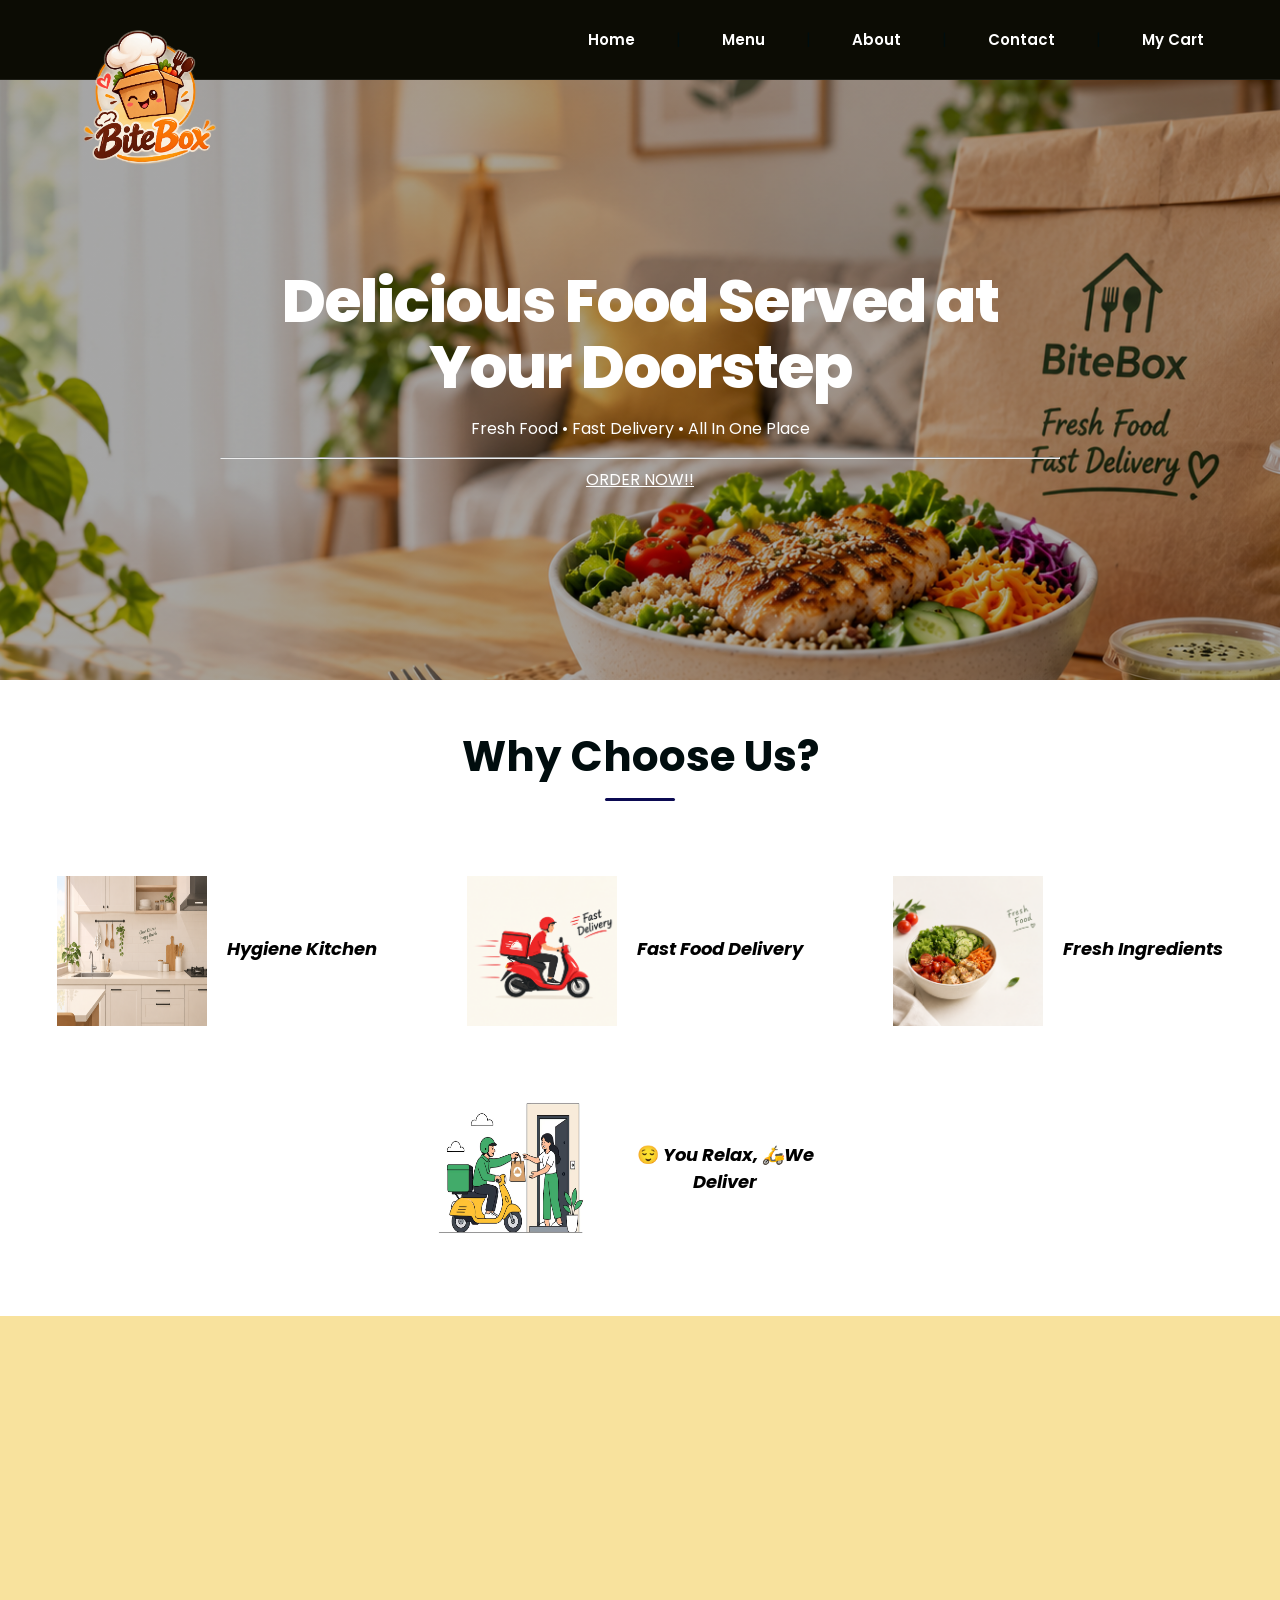
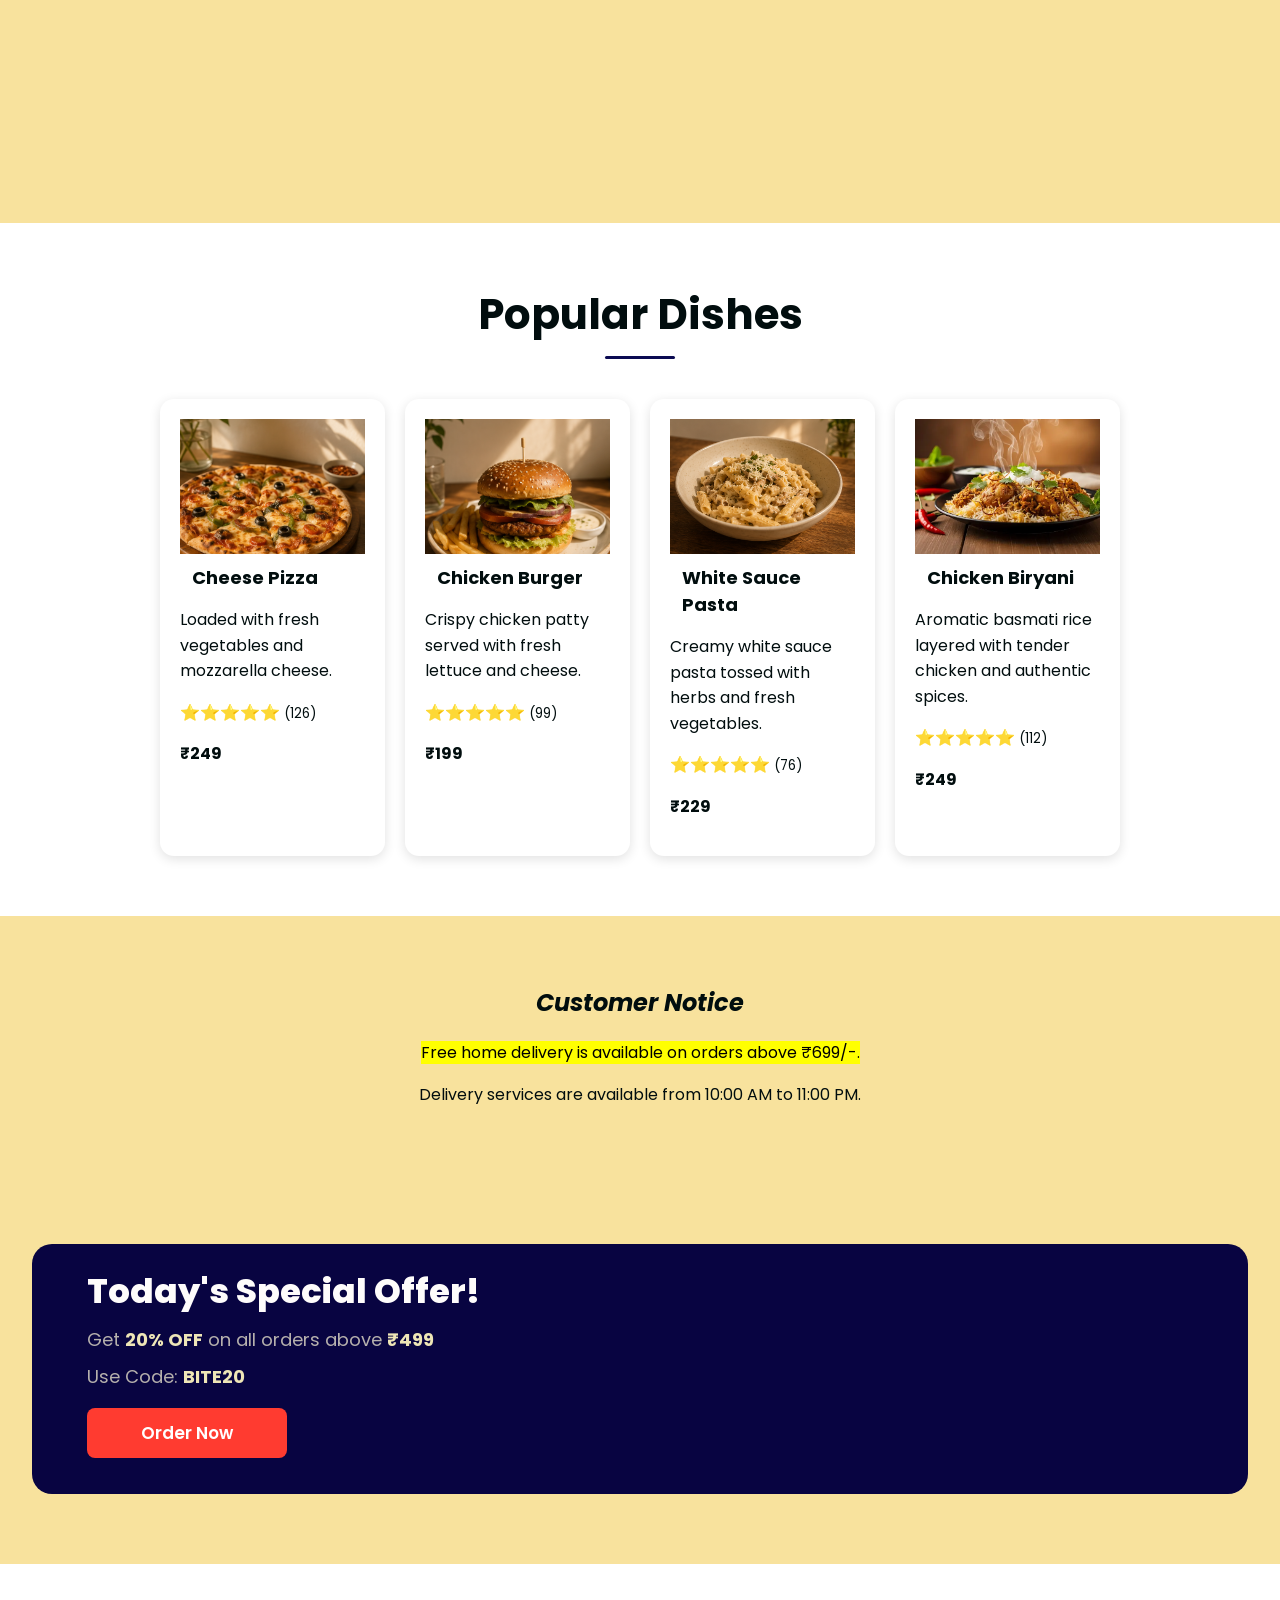
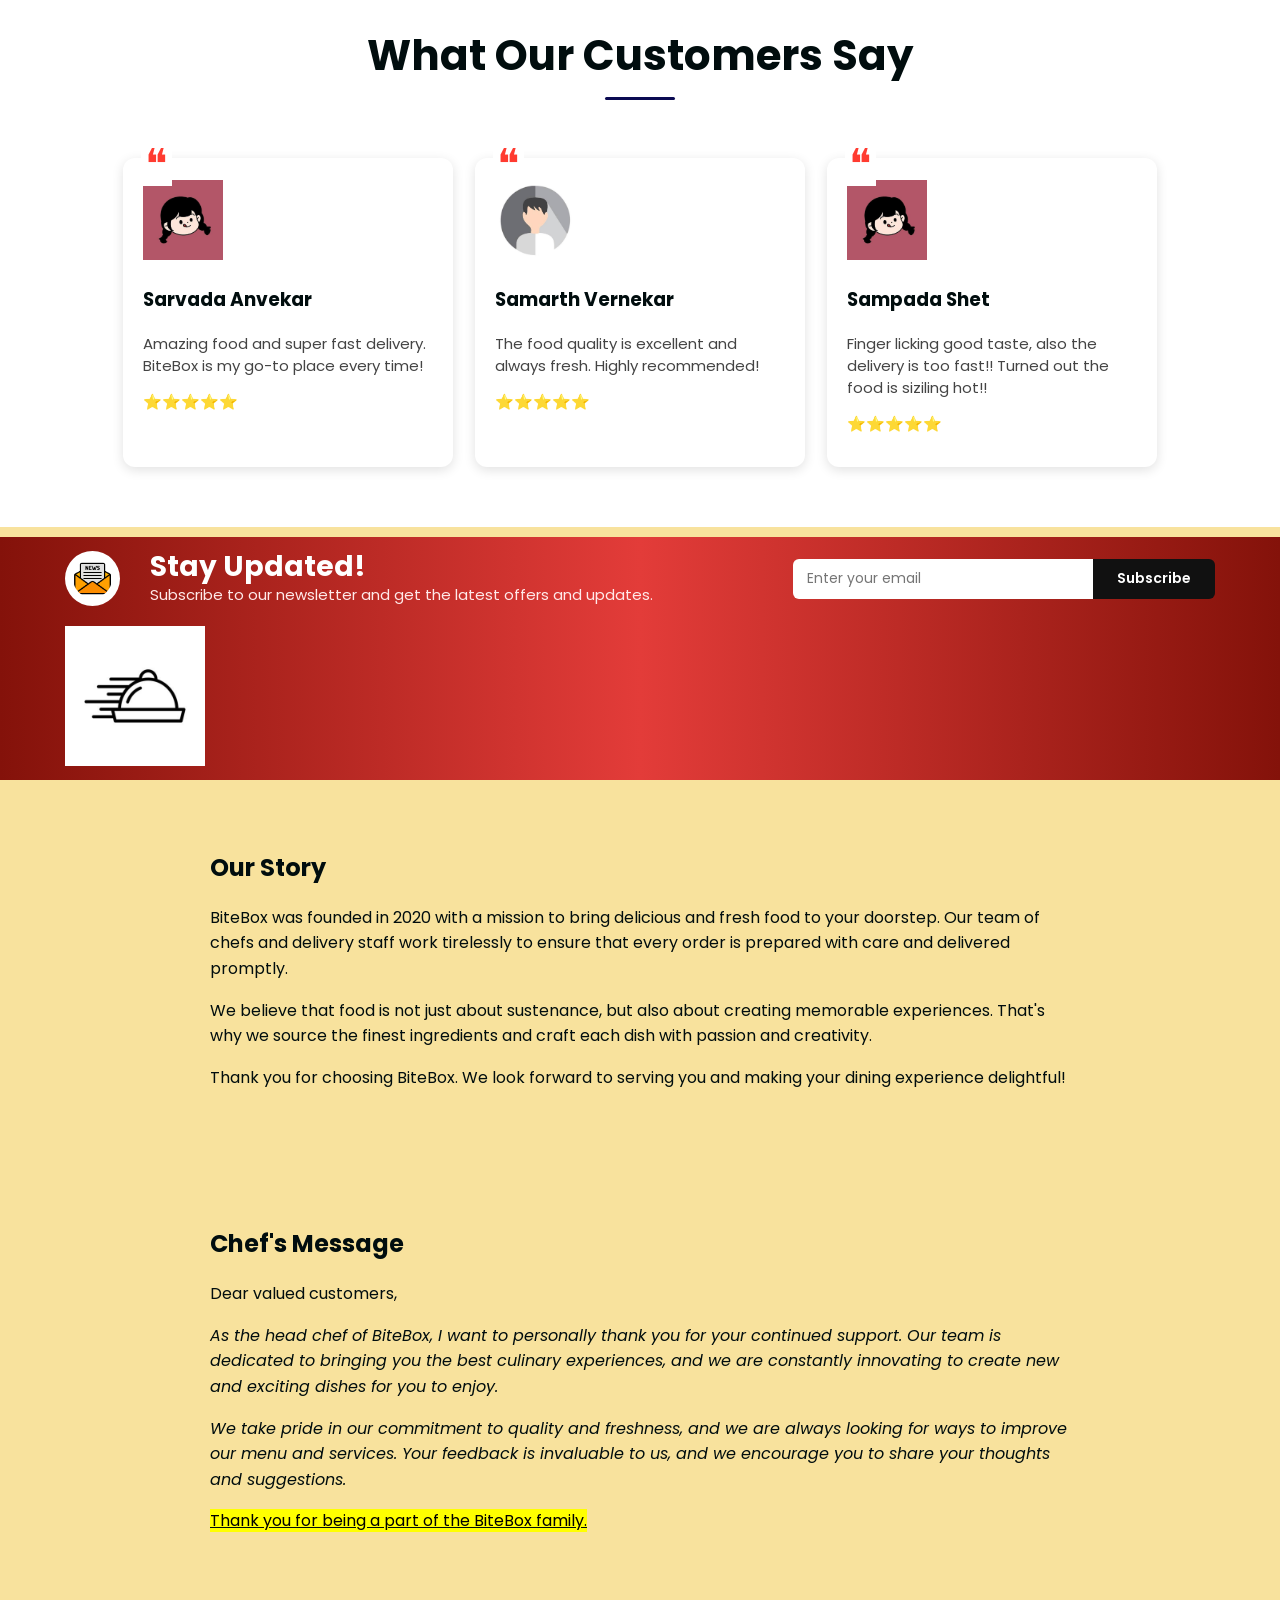
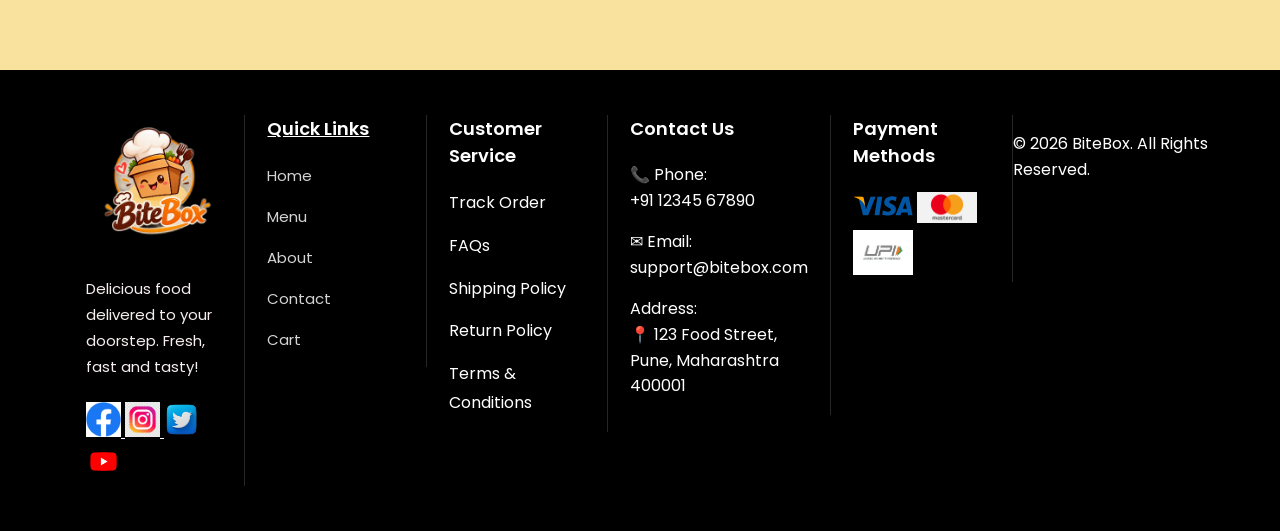
==== commit 3a517f17: "carrot" ====
--- a/index.html
+++ b/index.html
@@ -18,7 +18,7 @@
 </head>
 
 <body>
-<body style =  " background-color :  rgba(244, 247, 102, 0.938);">
+<body style =  " background-color : rgba(248, 225, 151, 0.938);">
 
     <!-- ================= HEADER ================= -->
 
@@ -85,22 +85,6 @@
                 <h3>
                     <em>Hygiene Kitchen</em>
                 </h3>
-
-                <p>
-                    We maintain strict hygiene standards in our kitchen:
-                </p>
-
-                <ul>
-                    <li>🧼 Clean hands and utensils</li>
-                    <li>🧑‍🍳 Clean uniforms and hairnets</li>
-                    <li>🥩 Separate raw and cooked food</li>
-                    <li>🧽 Regular cleaning and sanitization</li>
-                    <li>❄️ Proper food storage and refrigeration</li>
-                    <li>🗑️ Proper waste disposal</li>
-                    <li>🪳 Regular pest control</li>
-                    <li>💧 Safe and clean water</li>
-                </ul>
-
             </article>
 
 
@@ -116,14 +100,6 @@
                     <em>Fast Food Delivery</em>
                 </h3>
 
-                <p>
-                    🥗 🛵 📦 ✨ ❤️
-                    From sizzling favorites to comforting classics,
-                    <em>BiteBox brings a delicious variety straight to your doorstep.</em>
-                    Freshly prepared, hygienically packed, and delivered fast.
-                    Every bite is made to satisfy your cravings!
-                    🥗 🛵 📦 ✨ ❤️
-                </p>
 
             </article>
 
@@ -139,12 +115,6 @@
                     <em>Fresh Ingredients</em>
                 </h3>
 
-                <p>
-                    Every meal is prepared using
-                    <u><b>premium</b></u>
-                    and fresh quality ingredients.
-                </p>
-
             </article>
 
 
@@ -157,16 +127,9 @@
                     width="200">
 
                 <h3>
-                    😌🛵
-                    <em>You Relax, We Deliver.</em>
+                    😌
+                    <em>You Relax, 🛵We Deliver</em>
                 </h3>
-
-                <ul>
-                    <li>📦 Your Cravings, Delivered Without the Hassle.</li>
-                    <li>😌 Sit Back. Relax. Your Food Is On Its Way.</li>
-                    <li>🚀 Order Easy. Relax More. Eat Happy.</li>
-                    <li>🍔 Less Waiting, More Enjoying.</li>
-                </ul>
 
             </article>
 
@@ -652,11 +615,12 @@
 
             <h3>Contact Us</h3>
 
-            <p>📞 Phone: +91 12345 67890</p>
-
-            <p>✉ support@bitebox.com</p>
-
-            <p>
+            <p>📞 Phone: 
+                <br>+91 12345 67890</p>
+
+            <p>✉ Email: <br>support@bitebox.com</p>
+
+            <p>Address:<br>
                 📍 123 Food Street,
                 Pune, Maharashtra 400001
             </p>
--- a/style.css
+++ b/style.css
@@ -1,24 +1,74 @@
-* {
-    box-sizing: border-box;
-    border-radius: 20px;
-}
-
-html {
-    scroll-behavior: smooth;
-}
-
-body {
-    margin: 0;
-    padding: 0;
-    background-color: rgba(228, 237, 121, 0.711);
-    font-family: 'Poppins', sans-serif;
-}
-
+@import url('https://fonts.googleapis.com/css2?family=Poppins:wght@400;500;600;700;800&display=swap');
+
+/* =========================================================
+   DESIGN TOKENS  (change colours/radius here, once)
+   ========================================================= */
+:root{
+    --brand:#0b0a52;
+    --brand-dark:#1b196a;
+    --red:#ff3b30;
+    --gold:#e0bc61;
+    --ink:#010d0e;
+    --muted:#666666;
+    --line:#ececec;
+    --page:#f6f3ef;
+    --card:#ffffff;
+    --r-card:14px;
+    --r-btn:8px;
+    --shadow:0 3px 12px rgba(0,0,0,.12);
+    --shadow-hover:0 10px 24px rgba(0,0,0,.18);
+}
+
+/* =========================================================
+   BASE
+   ========================================================= */
+*{ box-sizing:border-box; }
+html{ scroll-behavior:smooth; }
+
+body{
+    margin:0;
+    padding:0;
+    background-color:var(--page);
+    color:var(--ink);
+    font-family:'Poppins',sans-serif;
+}
+
+img{ max-width:100%; height:auto; }
+a{ color:inherit; }
+p{ line-height:1.6; }
+ul{ line-height:1.8; }
+main{ width:100%; }
+
+section, aside{
+    width:100%;
+    padding:50px 20px;
+    margin:0 auto;
+}
+
+article{ margin:20px auto; }
+
+button{
+    font-family:'Poppins',sans-serif;
+    border:none;
+    cursor:pointer;
+    border-radius:var(--r-btn);
+}
+
+:focus-visible{
+    outline:3px solid var(--brand);
+    outline-offset:2px;
+}
+
+table{ box-shadow:none; }
+
+/* =========================================================
+   HEADER + NAVIGATION
+   ========================================================= */
 header{
     width:100%;
     height:80px;
     padding:0 60px;
-    background: rgb(170, 155, 141);
+    background:rgb(12,12,4);
     border-bottom:1px solid rgba(255,255,255,.08);
     display:flex;
     justify-content:space-between;
@@ -31,187 +81,167 @@
 .logo{
     width:170px;
     height:50px;
-}
+    object-fit:contain;
+}
+
 header nav{
     display:flex;
     align-items:center;
-    gap:28px;
-    
+    gap:25px;
+    margin:0;
 }
 
 header nav a{
-    display:flex;
-    align-items:center;
-    justify-content:center;
-    height:80px;
-    padding:0 4px;
+    display:inline-block;
+    padding:10px 16px;
     text-decoration:none;
     color:#ffffff;
     font-size:15px;
-    font-weight:500;
-    border-bottom:3px solid transparent;
-}
-
-.cart-icon img{
-    display:block;
-    width:22px;
-    height:22px;
+    font-weight:600;
+    border-radius:var(--r-btn);
+    transition:color .25s ease, background .25s ease;
 }
 
 header nav a:hover{
-    color:#ff6b00;
-}
-
-/* Active Navigation Link */
-
-nav a.active {
-    color: #ff6b00;
-}
-
-table{
-    box-shadow:6px 6px 8px 6px  #e5dd48;
-
-}
-nav {
-    margin-top: 15px;
-    padding: auto;
-    color: #faf4f4;
-}
-
-nav a {
-    padding: 10px 16px;
-    text-decoration: none;
-    color: #e87979;
-    font-family:'Lucida Sans', 'Lucida Sans Regular', 'Lucida Grande', 'Lucida Sans Unicode', Geneva, Verdana, sans-serif;
-    font-size: 15px;
-    font-weight: 600;
-    transition: 0.3s ease;
-}
-
-a:hover{
-    font-size: 25px;
-}
-
-main {
-    width: 100%;
-}
-
-section, aside {
-    width: 100%;
-    padding: 50px 20px;
-    margin: 0 auto;
-}
-
-img {
-    max-width: 100%;
-    height: auto;
-}
-
-article {
-    margin: 20px auto;
-}
-article:hover{
-    font-size:20px;
-}
-
-p {
-    line-height: 1.6;
-}
-
-ul {
-    line-height: 1.8;
-}
-
-.hero {
-    min-height: 500px;
-    color:solid black;
-    display: flex;
-    align-items: center;
-    justify-content: center;
-    text-align: center;
-}
-.hero {
-    min-height: 600px;
-
-    background-image: url("./assets/images/heropage.jpg");
-    background-size: cover;
-    background-position: center;
-    background-repeat: no-repeat;
-
-    background-attachment: fixed;
-
-    display: flex;
-    align-items: center;
-    justify-content: center;
-    text-align: center;
-}
-
-.hero-content {
-    max-width: 900px;
-    padding: 30px;
-}
-
-.features {
-    text-align: center;
-}
-
-.feature-card {
-    max-width: 700px;
-    margin: 40px auto;
-    padding: 25px;
-}
-
-.feature-card ul {
-    display: inline-block;
-    text-align: left;
-}
-
-.about-section {
-    text-align: center;
-    max-width: 1000px;
-}
-
-.featured-video {
-    text-align: center;
-
-}
-
-.featured-video video {
-    max-width: 90%;
-    height: auto;
-}
-
-/* Popular Dishes Section */
-
-#popular-dishes{
-    background-color:#ffffff;
-    padding:60px 30px;
-    display:flex;
-    flex-wrap:wrap;
+    color:var(--brand);
+    background:rgba(255,255,255,.06);
+}
+
+/* Active link */
+header nav a.active{
+    color:var(--brand);
+    box-shadow:inset 0 -3px 0 var(--brand);
+    border-radius:0;
+}
+
+/* =========================================================
+   HERO
+   ========================================================= */
+.hero{
+    min-height:600px;
+    background-image:linear-gradient(rgba(0,0,0,.35),rgba(0,0,0,.35)),
+                     url("./assets/images/heropage.jpg");
+    background-color:#2a1408;
+    background-size:cover;
+    background-position:center;
+    background-repeat:no-repeat;
+    background-attachment:fixed;
+    display:flex;
+    align-items:center;
     justify-content:center;
-    gap:18px;
-}
-
-#popular-dishes h2::after{
+    text-align:center;
+    color:#ffffff;
+}
+
+.hero-content{
+    max-width:900px;
+    padding:30px;
+}
+
+.hero-content h1{
+    font-size:clamp(34px,5vw,60px);
+    font-weight:800;
+    line-height:1.1;
+    letter-spacing:-1px;
+    margin:0 0 16px;
+}
+
+/* =========================================================
+   GENERIC SECTIONS (features text, about, video)
+   ========================================================= */
+.features{ text-align:center; }
+
+.feature-card{
+    max-width:700px;
+    margin:40px auto;
+    padding:25px;
+}
+
+.feature-card ul{
+    display:inline-block;
+    text-align:left;
+}
+
+.about-section{
+    text-align:center;
+    max-width:1000px;
+}
+
+.featured-video{ text-align:center; }
+
+.featured-video video{
+    max-width:90%;
+    height:auto;
+    border-radius:var(--r-card);
+}
+
+.customer-notice{ text-align:center; }
+
+.food-card{
+    display:inline-block;
+    vertical-align:top;
+    width:250px;
+    min-height:420px;
+    margin:20px;
+    padding:20px;
+}
+
+.story,
+.chef-message{
+    max-width:900px;
+    margin:auto;
+}
+
+/* Reusable orange underline for section headings */
+#popular-dishes h2::after,
+#reviews h2::after,
+#features h2::after,
+#mission-vision > h2::after,
+#statistics > h2::after,
+.right-column hr{
     content:"";
     display:block;
     width:70px;
     height:3px;
-    background-color:#ff6b00;
+    background:var(--brand);
     margin:10px auto 0;
-}
-
-/* Dish Card */
+    border-radius:3px;
+}
+
+/* =========================================================
+   POPULAR DISHES
+   ========================================================= */
+#popular-dishes{
+    background:var(--card);
+    padding:60px 30px;
+    display:flex;
+    flex-wrap:wrap;
+    justify-content:center;
+    gap:20px;
+}
+
+#popular-dishes h2{
+    width:100%;
+    text-align:center;
+    font-size:42px;
+    font-weight:700;
+    margin:0 0 20px;
+}
 
 #popular-dishes article{
     width:225px;
-    background-color:#ffffff;
-    border-radius:14px;
+    margin:0;
+    background:var(--card);
+    border-radius:var(--r-card);
     overflow:hidden;
-    box-shadow:0 3px 12px rgba(0,0,0,0.12);
-}
-
-/* Food Image */
+    box-shadow:var(--shadow);
+    transition:transform .25s ease, box-shadow .25s ease;
+}
+
+#popular-dishes article:hover{
+    transform:translateY(-6px);
+    box-shadow:var(--shadow-hover);
+}
 
 #popular-dishes article img{
     width:100%;
@@ -220,24 +250,18 @@
     display:block;
 }
 
-/* Dish Name */
 #popular-dishes article h3{
     font-size:18px;
     font-weight:700;
-    color:#222222;
     margin:10px 12px 6px;
 }
 
-/* Rating & Price */
-
 #popular-dishes .details{
     display:flex;
     justify-content:space-between;
     align-items:center;
-    padding:0 12px 10px;
-}
-
-/* Ratings */
+    padding:0 12px 12px;
+}
 
 #popular-dishes .ratings{
     color:#f5b301;
@@ -246,143 +270,123 @@
     margin:0;
 }
 
-/* Review Count */
 #popular-dishes .ratings small{
-    color:#666666;
+    color:var(--muted);
     font-size:12px;
 }
-/* Price */
+
 #popular-dishes .price{
     color:#f44336;
     font-size:20px;
     font-weight:700;
     margin:0;
 }
-/* Hover Effect */
-#popular-dishes article:hover{
-    box-shadow:0 8px 22px rgba(0,0,0,0.18);
-}
-
-.food-card {
-    display: inline-block;
-    vertical-align: top;
-    width: 250px;
-    min-height: 420px;
-    margin: 20px;
-    padding: 20px;
-}
-
-.customer-notice {
-    text-align: center;
-}
-
+
+/* =========================================================
+   OFFER BANNER
+   ========================================================= */
 #offer{
     width:95%;
     height:250px;
     margin:70px auto;
     padding:28px 55px;
-    box-sizing:border-box;
-    background-image:url("../assets/images/offer-banner.png");
+    background-color:#080441;
+    background-image:url("./assets/images/offer-banner.png");
     background-repeat:no-repeat;
     background-size:100% 100%;
     background-position:center;
     border-radius:20px;
-}
-/* Offer Content */
-.offer-content{
-    width:38%;
-}
-/* Heading */
+    overflow:hidden;
+}
+
+.offer-content{ width:38%; }
+
 .offer-content h2{
     font-size:34px;
     font-weight:800;
-    color:#f38232;
+    color:#fefcfb;
     line-height:1.15;
-    margin-bottom:15px;
-}
+    margin:0 0 15px;
+}
+
 .offer-content h2 span{
     background:linear-gradient(180deg,#ffffff 0%,#fff9d8 25%,#ffe47a 55%,#ffc107 80%,#ff9800 100%);
     -webkit-background-clip:text;
+    background-clip:text;
     -webkit-text-fill-color:transparent;
-    background-clip:text;
-}
-
-/* Description */
+}
+
 .offer-content p{
     font-size:18px;
-    color:#f38232;
+    color:#b6b1ad;
     line-height:1.5;
-    margin-bottom:10px;
-}
-
-.offer-content strong{
-    color:#823ce4;
-}
-
-/* Button */
+    margin:0 0 10px;
+}
+
+.offer-content strong{ color:#eee6b6; }
+
 .offer-content a{
     display:inline-block;
+    width:200px;
     margin-top:8px;
     padding:12px 32px;
-    background:#ff3b30;
+    background:var(--red);
     color:#ffffff;
     text-decoration:none;
+    text-align:center;
     font-size:17px;
     font-weight:600;
-    border-radius:8px;
-    width: 200px;
-    text-align: center;
-}
-.offer-image {
-    position: relative;
-}
-
-.offer-image img {
-    display: block;
-    margin: 10px auto;
-}
-
+    border-radius:var(--r-btn);
+    transition:background .25s ease, transform .25s ease;
+}
+
+.offer-content a:hover{
+    background:#030000;
+    transform:translateY(-2px);
+}
+
+.offer-image{ position:relative; }
+
+.offer-image img{
+    display:block;
+    margin:10px auto;
+}
+
+/* =========================================================
+   REVIEWS
+   ========================================================= */
 #reviews{
-    background:#ffffff;
+    background:var(--card);
     padding:60px 30px;
     display:flex;
     flex-wrap:wrap;
     justify-content:center;
-    gap:22px;
-}
-
-/* Section Heading */
+    gap:28px 22px;
+}
 
 #reviews h2{
     width:100%;
     text-align:center;
     font-size:42px;
     font-weight:700;
-    color:#222222;
-    margin-bottom:30px;
-    position:relative;
-}
-
-#reviews h2::after{
-    content:"";
-    display:block;
-    width:70px;
-    height:3px;
-    background:#ff6b00;
-    margin:10px auto 0;
-}
-/* Review Card */
+    margin:0 0 30px;
+}
 
 #reviews article{
     width:330px;
-    background:#ffffff;
+    margin:0;
+    background:var(--card);
     padding:22px 20px 18px;
     border-radius:12px;
-    box-shadow:0 3px 12px rgba(0,0,0,0.12);
+    box-shadow:var(--shadow);
     position:relative;
-}
-
-/* Quote Icon */
+    transition:transform .25s ease, box-shadow .25s ease;
+}
+
+#reviews article:hover{
+    transform:translateY(-5px);
+    box-shadow:var(--shadow-hover);
+}
 
 #reviews article::before{
     content:"❝";
@@ -390,29 +394,23 @@
     top:-14px;
     left:18px;
     font-size:42px;
-    color:#ff3b30;
-    background:#ffffff;
+    color:var(--red);
+    background:var(--card);
     line-height:1;
     padding:0 4px;
 }
 
-/* Review Text */
-
-#reviews article>p{
+#reviews article > p{
     font-size:15px;
     color:#444444;
-        line-height:22px;
+    line-height:22px;
     margin:0 0 14px;
 }
 
-/* Customer Section */
-
 #reviews .customer{
     display:flex;
     align-items:center;
 }
-
-/* Customer Image */
 
 #reviews .customer img{
     width:46px;
@@ -422,40 +420,31 @@
     margin-right:10px;
 }
 
-/* Customer Name */
-
 #reviews .customer h3{
     font-size:17px;
     font-weight:700;
-    color:#222222;
     margin:0 0 4px;
 }
-/* Rating */
 
 #reviews .customer span{
     color:#f5b301;
     font-size:16px;
 }
 
-/* Hover Effect */
-
-#reviews article:hover{
-    box-shadow:0 8px 20px rgba(0,0,0,0.18);
-}
-/* Newsletter Section */
-
+/* =========================================================
+   NEWSLETTER
+   ========================================================= */
 #newsletter{
     width:100%;
     margin:10px 0 0;
-    padding:10px 65px;
+    padding:14px 65px;
     background:linear-gradient(to right,#84120a,#e33c39,#84120a);
     display:flex;
     justify-content:space-between;
     align-items:center;
-    box-sizing:border-box;
-}
-
-/* Left Content */
+    gap:20px;
+    flex-wrap:wrap;
+}
 
 .newsletter-content{
     display:flex;
@@ -463,7 +452,6 @@
     gap:30px;
 }
 
-/* Mail Icon */
 .newsletter-content img{
     width:55px;
     height:55px;
@@ -472,16 +460,14 @@
     padding:8px;
 }
 
-/* Heading */
 .newsletter-content h2{
     font-size:28px;
     font-weight:700;
     color:#ffffff;
-    margin-bottom:2px;
+    margin:0 0 2px;
     line-height:1.1;
 }
 
-/* Description */
 .newsletter-content p{
     font-size:15px;
     color:#ffeaea;
@@ -489,198 +475,204 @@
     margin:0;
 }
 
-/* Newsletter Form */
 .newsletter-form{
     display:flex;
     align-items:center;
 }
-/* Email Input */
+
 .newsletter-form input{
     width:300px;
-    height:38px;
+    height:40px;
     border:none;
     outline:none;
     padding:0 14px;
     font-size:14px;
-    border-radius:4px 0 0 4px;
-}
-
-/* Subscribe Button */
+    font-family:'Poppins',sans-serif;
+    border-radius:6px 0 0 6px;
+}
+
 .newsletter-form button{
-    height:38px;
+    height:40px;
     padding:0 24px;
-    border:none;
     background:#111111;
     color:#ffffff;
     font-size:14px;
     font-weight:600;
-    cursor:pointer;
-    border-radius:0 4px 4px 0;
-}
-
-/* Newsletter Image */
+    border-radius:0 6px 6px 0;
+    transition:background .25s ease;
+}
+
+.newsletter-form button:hover{ background:var(--brand); }
+
 .newsletter-image img{
     width:140px;
-    height:auto;
     display:block;
 }
 
-.story,
-.chef-message {
-    max-width: 900px;
-    margin: auto;
-}
-
-footer {
-    padding: 50px 20px 20px;
-    text-align: center;
-}
-
-.footer-brand,
-.footer-section {
-    display: inline-block;
-    vertical-align: top;
-    width: 18%;
-    min-width: 180px;
-    margin: 20px;
-}
-
-.footer-section ul {
-    list-style: none;
-    padding: 0;
-}
-
-.footer-section a {
-    text-decoration: none;
-}
-
-.copyright {
-    margin-top: 30px;
-    padding-top: 20px;
-}
-/* Browse Categories Section */
-
+/* =========================================================
+   BROWSE CATEGORIES
+   ========================================================= */
 #categories{
-    background-color:#ffffff;
+    background:var(--card);
     padding:60px 30px;
     text-align:center;
 }
 
-/* Section Heading */
 #categories h2{
     font-size:42px;
     font-weight:700;
-    color:#222222;
-    margin-bottom:45px;
+    margin:0 0 45px;
 }
 
 #categories h2 span{
     display:inline-block;
     width:70px;
     height:3px;
-    background:#ff3b30;
+    background:var(--red);
     vertical-align:middle;
     margin:10px 50px;
     position:relative;
 }
+
 #categories h2 span::before{
     content:"";
     width:8px;
     height:8px;
-    background:#ff3b30;
+    background:var(--red);
     border-radius:50%;
     position:absolute;
     top:-2px;
 }
 
-#categories h2 span:first-child::before{
-    right:-12px;
-}
-
-#categories h2 span:last-child::before{
-    left:-12px;
-}
-
-/* Categories Container */
-#categories div{
+#categories h2 span:first-child::before{ right:-12px; }
+#categories h2 span:last-child::before{ left:-12px; }
+
+#categories > div{
     display:flex;
     justify-content:center;
     align-items:flex-start;
     flex-wrap:wrap;
     gap:55px;
 }
-/* Category Item */
+
 #categories article{
     text-align:center;
-}
-/* Category Icon */
+    margin:0;
+}
 
 #categories article img{
     width:100px;
     height:90px;
     padding:10px;
-    background:#ffffff;
+    background:var(--card);
     border:2px solid #f2f2f2;
     border-radius:50%;
     object-fit:contain;
-    box-shadow:0 4px 12px rgba(0,0,0,0.12);
+    box-shadow:0 4px 12px rgba(0,0,0,.12);
     margin-bottom:15px;
-}
-
-/* Category Name */
+    transition:transform .25s ease, box-shadow .25s ease, border-color .25s ease;
+}
+
+#categories article:hover img{
+    transform:translateY(-4px);
+    border-color:var(--brand);
+    box-shadow:0 8px 18px rgba(0,0,0,.18);
+}
 
 #categories article h3{
     font-size:20px;
     font-weight:600;
     color:#333333;
-}
-
-/* Hover Effect */
-
-#categories article img:hover{
-    box-shadow:0 8px 18px rgba(0,0,0,0.18);
-}
-
-.order-container {
-    display: flex;
-    justify-content: center;
-    align-items: center;
-    min-height: 100vh;
-}
-
-.order-image {
-    width: 70%;
-    max-width: 850px;
-    height: auto;
-    border-radius: 20px;
-}
-	
+    margin:0;
+}
+/* Menu Table */
+table {
+  width: 85%;
+  margin: 30px auto;
+  border-collapse: collapse;
+  background-color: #1c0f71;
+  box-shadow: 0 0 10px rgba(0, 0, 0, 0.2);
+}
+
+th, td {
+  border: 1px solid #f1f1f3;
+  padding: 12px 15px;
+  text-align: left;
+}
+
+th {
+  background-color: #221469;
+  color: #060606;
+  font-weight: 600;
+}
+
+tr:nth-child(even) {
+  background-color: #9697e3;
+}
+
+tr:hover {
+  background-color: #f0ebe9;
+  transition: 0.3s;
+}
+
+caption h3 {
+  color: #090909;
+  font-family: 'Poppins', sans-serif;
+  margin-bottom: 10px;
+}
+
+.offer {
+  text-align: center;
+  font-weight: bold;
+  padding: 15px;
+  background-color: #d98c73;
+  color: #fff;
+}
+
+
+/* =========================================================
+   ORDER PAGE IMAGE
+   ========================================================= */
+.order-container{
+    display:flex;
+    justify-content:center;
+    align-items:center;
+    min-height:100vh;
+}
+
+.order-image{
+    width:70%;
+    max-width:850px;
+    height:auto;
+    border-radius:20px;
+}
+
+/* =========================================================
+   FEATURES (icon + text)
+   ========================================================= */
 #features{
-    background-color:#ffffff;
+    background:var(--card);
     padding:45px 25px;
     display:flex;
     flex-wrap:wrap;
     justify-content:center;
-}
+    gap:20px 40px;
+}
+
 #features h2{
     width:100%;
     text-align:center;
     font-size:42px;
     font-weight:700;
-    color:#222222;
-    margin-bottom:40px;
-    position:relative;
-}
-
-#features h2::after{
-    content:"";
-    display:block;
-    width:70px;
-    height:3px;
-    background-color:#ff6b00;
-    margin:10px auto 0;
-}
-/* Feature Icon */
+    margin:0 0 30px;
+}
+
+#features article{
+    display:flex;
+    align-items:center;
+    max-width:460px;
+    margin:0;
+}
 
 #features article img{
     width:150px;
@@ -689,72 +681,59 @@
     flex-shrink:0;
 }
 
-/* Feature Content */
-
-#features article div{
-    flex:1;
-}
-
-/* Feature Title */
+#features article div{ flex:1; }
+
 #features article h3{
     font-size:18px;
     font-weight:700;
-   color:#000000;
-    margin-bottom:6px;
-}
-
-/* Feature Description */
+    color:#000000;
+    margin:0 0 6px;
+}
+
 #features article p{
     font-size:16px;
     color:#3a3939;
     line-height:21px;
     margin:0;
 }
-/* Menu Items Section */
-
+
+/* =========================================================
+   MENU ITEMS
+   ========================================================= */
 #menu-items{
-    background:#ffffff;
+    background:var(--card);
     padding:60px 25px;
     text-align:center;
 }
-
-/* Section Heading */
 
 #menu-items h2{
     font-size:42px;
     font-weight:700;
-    color:#222222;
-    margin-bottom:40px;
+    margin:0 0 40px;
 }
 
 #menu-items h2 span{
     display:inline-block;
     width:30px;
     height:3px;
-    background:#ff3b30;
+    background:var(--red);
     margin:0 15px;
     position:relative;
     vertical-align:middle;
 }
+
 #menu-items h2 span::before{
     content:"";
     width:8px;
     height:8px;
-    background:#ff3b30;
+    background:var(--red);
     border-radius:50%;
     position:absolute;
     top:-2px;
 }
 
-#menu-items h2 span:first-child::before{
-    right:-12px;
-}
-
-#menu-items h2 span:last-child::before{
-    left:-12px;
-}
-
-/* Menu Items Container */
+#menu-items h2 span:first-child::before{ right:-12px; }
+#menu-items h2 span:last-child::before{ left:-12px; }
 
 #menu-items > div{
     display:flex;
@@ -762,21 +741,38 @@
     flex-wrap:wrap;
     gap:18px;
 }
-/* Menu Item Card */
 
 #menu-items article{
     width:235px;
-    background:#ffffff;
-    border:1px solid #ececec;
+    margin:10px;
+    background:var(--card);
+    border:1px solid var(--line);
     border-radius:10px;
     overflow:hidden;
-    box-shadow:0 3px 10px rgba(0,0,0,0.10);
+    box-shadow:0 3px 10px rgba(0,0,0,.10);
     text-align:left;
     position:relative;
-    margin: 10px;
-}
-
-/* Badge */
+    transition:transform .25s ease, box-shadow .25s ease;
+}
+
+#menu-items article:hover{
+    transform:translateY(-6px);
+    box-shadow:0 12px 22px rgba(151,74,87,.35);
+}
+
+#menu-items article img{
+    width:100%;
+    height:140px;
+    object-fit:cover;
+    display:block;
+}
+
+#menu-items article h3{
+    font-size:17px;
+    font-weight:600;
+    color:#333333;
+    margin:12px 12px 6px;
+}
 
 .tag{
     position:absolute;
@@ -789,100 +785,79 @@
     font-weight:600;
     border-radius:20px;
 }
-.spicy{
-    background:#ff5722;
-}
-
-/* Food Image */
-
-#menu-items article img{
-    width:80%;
-    height:130px;
-    object-fit:cover;
-    display:block;
-}
-
-/* Food Name */
-
-#menu-items article h3{
-    font-size:17px;
-    font-weight:600;
-    color:#333333;
-    margin:10px;
-}
-
-/* Rating */
+
+.spicy{ background:#ff5722; }
 
 .rating{
-    margin:0 10px 8px;
+    margin:0 12px 8px;
     color:#f5b301;
     font-size:15px;
 }
 
 .rating small{
-    color:#666666;
+    color:var(--muted);
     font-size:12px;
 }
 
 .price{
-    margin:0 10px 12px;
+    margin:0 12px 12px;
     font-size:20px;
     font-weight:700;
     color:#333333;
 }
+
 #menu-items article button{
-    width:180px;
-    margin:0 10px 12px;
+    width:calc(100% - 24px);
+    margin:0 12px 14px;
     padding:9px 0;
-    background:#ffffff;
+    background:var(--card);
     color:#ff4d4d;
     border:1px solid #ff4d4d;
     border-radius:6px;
-    cursor:pointer;
     display:flex;
     justify-content:center;
     align-items:center;
     gap:10px;
     font-size:14px;
     font-weight:600;
-}
-#menu-items articles button img{
-    width: 1px;
-    height:1px;
-}
-#menu-items article:hover{
-    box-shadow:0 8px 18px rgb(151, 74, 87);
-}
-
+    transition:background .25s ease, color .25s ease;
+}
+
+#menu-items article button:hover{
+    background:#ff4d4d;
+    color:#ffffff;
+}
+
+#menu-items article button img{
+    width:28px;
+    height:28px;
+    object-fit:contain;
+    display:block;
+}
+
+/* =========================================================
+   OUR STORY
+   ========================================================= */
 #story{
-    background:#ffffff;
+    background:var(--card);
     padding:80px 70px;
 }
 
-/* Layout */
-
-#story>article{
+#story > article{
     display:flex;
     justify-content:center;
     align-items:center;
     gap:70px;
-}
-
-/* Restaurant Image */
-
-#story>article>img{
+    margin:0 auto;
+}
+
+#story > article > img{
     width:500px;
     border-radius:16px;
     box-shadow:0 8px 20px rgba(0,0,0,.12);
 }
 
-/* Right Content */
-
-.story-content{
-    width:520px;
-}
-
-/* Small Heading */
+.story-content{ width:520px; }
 
 .story-content small{
     color:#ff6b35;
@@ -891,11 +866,9 @@
     font-family:"Allura",cursive;
 }
 
-/* Main Heading */
-
 .story-content h2{
     font-size:40px;
-    color:#222;
+    color:var(--ink);
     line-height:58px;
     margin:8px 0 20px;
 }
@@ -907,46 +880,36 @@
     font-weight:400;
 }
 
-/* Paragraph */
-
 .story-content p{
-    color:#666;
+    color:var(--muted);
     font-size:16px;
     line-height:30px;
-    margin-bottom:18px;
-}
-
-
-
-/* Feature Section */
+    margin:0 0 18px;
+}
 
 .story-features{
     display:flex;
     justify-content:space-between;
+    gap:20px;
     margin-top:35px;
 }
 
-
-
-/* Feature */
-
 .story-features article{
     display:flex;
     align-items:center;
     gap:12px;
-}
-
-
-
-/* Circular Icon */
+    margin:0;
+}
+
 .feature-icon{
     width:58px;
     height:58px;
-   border-radius:50%;
+    border-radius:50%;
     background:#fff2ea;
     display:flex;
     justify-content:center;
     align-items:center;
+    flex-shrink:0;
 }
 
 .feature-icon img{
@@ -954,63 +917,49 @@
     height:26px;
 }
 
-/* Feature Heading */
-
 .story-features h4{
     font-size:15px;
-    color:#222;
-    margin-bottom:2px;
-}
-
-/* Feature Text */
+    color:var(--ink);
+    margin:0 0 2px;
+}
 
 .story-features article p{
     margin:0;
     font-size:14px;
-    color:#555;
+    color:#555555;
     line-height:20px;
 }
+
+/* =========================================================
+   MISSION + VISION
+   ========================================================= */
 #mission-vision{
-    background:#ffffff;
-    padding:0px 80px;
-}
-/* Section Heading */
-
-#mission-vision>h2{
+    background:var(--card);
+    padding:0 80px;
+}
+
+#mission-vision > h2{
     text-align:center;
     font-size:42px;
     font-weight:700;
-    color:#222222;
-    margin-bottom:50px;
-    position:relative;
-}
-
-#mission-vision>h2::after{
-    content:"";
-    display:block;
-    width:70px;
-    height:3px;
-    background:#ff6b00;
-    margin:12px auto 0;
-}
-
-/* Cards Container */
-
-#mission-vision>div{
+    margin:0 0 50px;
+}
+
+#mission-vision > h2::after{ margin-top:12px; }
+
+#mission-vision > div{
     display:flex;
     justify-content:center;
 }
 
-/* Card */
 #mission-vision article{
     flex:1;
     display:flex;
     align-items:center;
     gap:22px;
-
+    margin:0;
     background:#fff9f4;
     padding:35px;
-
     border:1px solid #ffe5d2;
 }
 
@@ -1021,123 +970,97 @@
 
 #mission-vision article:last-child{
     border-radius:0 15px 15px 0;
-}
-
-/* Divider */
-
-#mission-vision article:last-child{
     border-left:1px solid #ffd8bf;
 }
 
-/* Icon */
 #mission-vision article img{
     width:65px;
     height:65px;
     background:#fff1e6;
     border-radius:50%;
     padding:15px;
-    box-sizing:border-box;
-}
-
-/* Card Heading */
+    flex-shrink:0;
+}
 
 #mission-vision article h3{
     font-size:20px;
-    color:#222222;
-    margin-bottom:10px;
-}
-
+    color:var(--ink);
+    margin:0 0 10px;
+}
+
+/* =========================================================
+   STATISTICS
+   ========================================================= */
 #statistics{
-    background:#ffffff;
-    padding:0px 70px;
-}
-
-#statistics>h2{
+    background:var(--card);
+    padding:0 70px;
+}
+
+#statistics > h2{
     text-align:center;
     font-size:42px;
     font-weight:700;
-    color:#222222;
-    margin-bottom:50px;
-    position:relative;
-}
-#statistics>h2::after{
-    content:"";
-    display:block;
-    width:70px;
-    height:3px;
-    background:#ff6b00;
-    margin:12px auto 0;
-}
-
-/* Statistics Container */
-
-#statistics>div{
+    margin:0 0 50px;
+}
+
+#statistics > h2::after{ margin-top:12px; }
+
+#statistics > div{
     display:flex;
     justify-content:center;
-
     background:#1d1b1a;
-
     border-radius:16px;
-
     overflow:hidden;
 }
-
-/* Statistic Card */
 
 #statistics article{
     flex:1;
+    margin:0;
     text-align:center;
     padding:35px 20px;
     border-right:1px solid rgba(255,255,255,.15);
 }
 
-#statistics article:last-child{
-    border-right:none;
-}
-/* Icon */
+#statistics article:last-child{ border-right:none; }
 
 #statistics article img{
     width:100px;
     height:100px;
-    margin-bottom:1px;
-}
-
-/* Number */
+    margin-bottom:4px;
+}
 
 #statistics article h3{
     font-size:38px;
-    color:#e0bc61;
+    color:var(--gold);
     font-weight:700;
-    margin-bottom:8px;
-}
-
-
-
-/* Text */
+    margin:0 0 8px;
+}
 
 #statistics article p{
     font-size:16px;
-    color:#841f1f;
-    margin:0;
-}
-
+    color:#dbd6d6;
+    margin:0;
+}
+
+/* =========================================================
+   CONTACT
+   ========================================================= */
 #contact-info{
-    background:#e4d1d1;
+    background:#f3e8e4;
     padding:80px 60px;
 }
-#contact.section-title{
-     text-align:center;
+
+#contact-info .section-title{
+    text-align:center;
     margin-bottom:50px;
 }
 
-/* Small Heading */
-
-#contact.section-title h4{
-    color:#66ff00;
+#contact-info .section-title h4{
+    color:var(--brand);
     font-size:24px;
     font-family:"Allura",cursive;
     font-weight:400;
-    margin-bottom:6px;
+    margin:0 0 6px;
     position:relative;
     display:inline-block;
 }
@@ -1147,243 +1070,153 @@
     content:"";
     width:55px;
     height:2px;
-    background:#ff6b00;
+    background:var(--brand);
     position:absolute;
     top:50%;
 }
 
-#contact-info .section-title h4::before{
-    right:105%;
-}
-#contact-info .section-title h4::after{
-    left:105%;
-}
-
-/* Main Heading */
+#contact-info .section-title h4::before{ right:105%; }
+#contact-info .section-title h4::after{ left:105%; }
+
 #contact-info .section-title h2{
     font-size:44px;
     font-weight:700;
-    color:#222222;
-}
-/* ============================= */
-/* CONTACT SECTION */
-/* ============================= */
-
-.contact-section {
-    background-color: white;
-    padding: 40px 25px;
-    text-align: center;
-}
-
-
-/* Section Heading */
-
-.contact-heading h4 {
-    color: #ff7a21;
-    font-size: 20px;
-    font-weight: 500;
-    margin: 0 0 8px 0;
-}
-
-.contact-heading h1 {
-    color: #222222;
-    font-size: 38px;
-    font-weight: 700;
-    margin: 0 0 45px 0;
-}
-
-
-/* ============================= */
-/* CARDS CONTAINER */
-/* ============================= */
-
-.contact-container {
-    display: flex;
-    justify-content: center;
-    gap: 24px;
-    flex-wrap: wrap;
-}
-
-
-/* ============================= */
-/* CONTACT CARD */
-/* ============================= */
-
-.contact-container article {
-    width: 238px;
-    height: 265px;
-
-    background: #ffffff;
-
-    text-align: center;
-
-    padding: 30px 20px;
-
-    border-radius: 12px;
-
-    box-shadow: 0 5px 18px rgba(0, 0, 0, 0.10);
-
-    transition: 0.3s ease;
-}
-
-
-/* ============================= */
-/* MAIN ICON */
-/* ============================= */
-
-.contact-container article > img:first-child {
-    width: 62px;
-    height: 62px;
-
-    background: #fff2e8;
-
-    padding: 15px;
-
-    box-sizing: border-box;
-
-    border-radius: 50%;
-
-    object-fit: contain;
-
-    margin-bottom: 15px;
-}
-
-
-/* ============================= */
-/* CARD HEADING */
-/* ============================= */
-
-.contact-container article h3 {
-    font-size: 18px;
-
-    color: #222222;
-
-    margin: 0 0 12px 0;
-
-    font-weight: 700;
-}
-
-
-/* ============================= */
-/* CARD DETAILS */
-/* ============================= */
-
-.contact-container article p {
-    font-size: 14px;
-
-    color: #555555;
-
-    line-height: 25px;
-
-    margin: 0;
-}
-
-
-/* ============================= */
-/* SOCIAL MEDIA */
-/* ============================= */
-
-.social-icons {
-    margin-top: 15px;
-
-    display: flex;
-
-    justify-content: center;
-
-    gap: 10px;
-}
-
-
-.social-icons a {
-    text-decoration: none;
-
-    display: inline-block;
-}
-
-
-.social-icons img {
-    width: 28px !important;
-    height: 28px !important;
-
-    object-fit: contain;
-
-    margin: 0 !important;
-
-    padding: 0 !important;
-
-    background: none !important;
-
-    border-radius: 0 !important;
-}
-
-
-/* ============================= */
-/* CARD HOVER */
-/* ============================= */
-
-.contact-container article:hover {
-    transform: translateY(-5px);
-
-    box-shadow: 0 10px 25px rgba(225, 10, 10, 0.15);
-}
+    margin:0;
+}
+
+.contact-section{
+    background:var(--card);
+    padding:40px 25px;
+    text-align:center;
+}
+
+.contact-heading h4{
+    color:#0a0a58;
+    font-size:20px;
+    font-weight:500;
+    margin:0 0 8px;
+}
+
+.contact-heading h1{
+    font-size:38px;
+    font-weight:700;
+    margin:0 0 45px;
+}
+
+.contact-container{
+    display:flex;
+    justify-content:center;
+    gap:24px;
+    flex-wrap:wrap;
+}
+
+.contact-container article{
+    width:238px;
+    min-height:265px;
+    margin:0;
+    background:var(--card);
+    text-align:center;
+    padding:30px 20px;
+    border-radius:12px;
+    box-shadow:0 5px 18px rgba(0,0,0,.10);
+    transition:transform .3s ease, box-shadow .3s ease;
+}
+
+.contact-container article:hover{
+    transform:translateY(-5px);
+    box-shadow:0 10px 25px rgba(225,10,10,.15);
+}
+
+.contact-container article > img:first-child{
+    width:62px;
+    height:62px;
+    background:#fff2e8;
+    padding:15px;
+    border-radius:50%;
+    object-fit:contain;
+    margin-bottom:15px;
+}
+
+.contact-container article h3{
+    font-size:18px;
+    font-weight:700;
+    margin:0 0 12px;
+}
+
+.contact-container article p{
+    font-size:14px;
+    color:#555555;
+    line-height:25px;
+    margin:0;
+}
+
+.social-icons{
+    margin-top:15px;
+    display:flex;
+    justify-content:center;
+    gap:10px;
+}
+
+.social-icons a{
+    display:inline-block;
+    text-decoration:none;
+}
+
+.social-icons img{
+    width:28px;
+    height:28px;
+    object-fit:contain;
+    margin:0;
+    padding:0;
+    background:none;
+    border-radius:0;
+}
+
+/* Business hours + form */
 #contact-details{
     width:95%;
-    /* margin:60px auto; */
-    margin-top: 60px;
-    margin-left: 30px;
-    background:#fff8f4;
+    margin:60px auto 0;
+    background:#f5f4ff;
     padding:30px;
     border-radius:18px;
     display:flex;
     justify-content:space-between;
     align-items:stretch;
     gap:35px;
-    box-sizing:border-box;
-}
-
-/*================ Left Column =================*/
+}
+
 .left-column{
     width:40%;
     display:flex;
     flex-direction:column;
 }
 
-/* Business Hours Card */
-
 .business-card{
-    /* background:#ffffff; */
+    background:var(--card);
     padding:22px;
-    border-radius:14px;
-}
-
-/* Heading */
-
-.business-card h2{
+    border-radius:10px;
+}
+
+.business-card h2,
+.right-column h2{
     font-size:30px;
     font-weight:700;
-    color:#222222;
-    margin-bottom:10px;
-}
-
-/* Orange Line */
+    margin:0 0 10px;
+}
 
 .business-card hr{
     width:55px;
     height:3px;
-    background:#321b0a;
+    background:#ece4df;
     border:none;
-    margin-bottom:20px;
-}
-
-/* Content */
+    margin:0 0 20px;
+}
 
 .business-content{
     display:flex;
     gap:18px;
     align-items:flex-start;
 }
-
-/* Clock Icon */
 
 .business-content img{
     width:48px;
@@ -1391,8 +1224,6 @@
     margin-top:5px;
 }
 
-/* Table */
-
 .business-card table{
     width:100%;
     border-collapse:collapse;
@@ -1401,171 +1232,144 @@
 .business-card td{
     padding:10px 0;
     font-size:14px;
-    color:#555555;
+    color:#fbf8f8;
 }
 
 .business-card td:last-child{
     text-align:right;
     font-weight:600;
-    color:#222222;
-}
-/*================ Event Card =================*/
+    color:var(--line);
+}
+
 .event-card{
     margin-top:15px;
     background:#fff4ee;
+    border:2px solid #ffffff;
     border-radius:14px;
     padding:18px;
     display:flex;
     align-items:center;
     gap:18px;
     flex:1;
-    border-style: solid;
-    border-color: white;
 }
 
 .event-card img{
     width:58px;
     height:58px;
-    background:white;
+    background:#ffffff;
     padding:14px;
     border-radius:50%;
-    box-sizing:border-box;
     flex-shrink:0;
 }
-
-/* Event Heading */
 
 .event-card h3{
     font-size:22px;
-    color:#222222;
-    margin-bottom:8px;
-}
-
-/* Event Text */
+    margin:0 0 8px;
+}
 
 .event-card p{
     font-size:14px;
-    color:#666666;
+    color:var(--muted);
     line-height:22px;
-    margin-bottom:15px;
-}
-
-/* Button */
+    margin:0 0 15px;
+}
 
 .event-card a{
     display:inline-block;
-    background:#c37740;
+    background:#0f054b;
     color:#ffffff;
     text-decoration:none;
     padding:10px 24px;
     border-radius:30px;
     font-size:14px;
     font-weight:600;
-}
-
-/*================ Right Column =================*/
+    transition:background .25s ease;
+}
+
+.event-card a:hover{ background:var(--brand-dark); }
 
 .right-column{
-    width:66%;
-    /* background:#ffffff; */
+    width:60%;
     padding:22px;
-    border-radius:14px;
-    /* box-shadow:0 4px 12px rgba(0,0,0,.08); */
-}
-
-/* Heading */
-
-.right-column h2{
-    font-size:30px;
-    font-weight:700;
-    color:#222222;
-    margin-bottom:10px;
-}
-
-/* Orange Line */
+}
 
 .right-column hr{
-    width:55px;
-    height:3px;
-    background:#ff6b00;
+    margin:0 0 20px;
     border:none;
-    margin-bottom:20px;
-}
-/*================ Form =================*/
-
+}
+
+/* Form */
 .form-row{
     display:flex;
     gap:20px;
     margin-bottom:15px;
 }
+
 .form-row input{
     width:50%;
     height:50px;
     padding:0 14px;
     border:1px solid #e5e5e5;
-    border-radius:5px;
+    border-radius:6px;
     font-size:14px;
-    font-family:Poppins,sans-serif;
-    box-sizing:border-box;
+    font-family:'Poppins',sans-serif;
     outline:none;
-}
+    transition:border-color .2s ease, box-shadow .2s ease;
+}
+
 textarea{
     width:100%;
     height:120px;
     padding:14px;
     border:1px solid #e5e5e5;
-    border-radius:5px;
+    border-radius:6px;
     resize:none;
     margin-bottom:15px;
     font-size:14px;
-    font-family:Poppins,sans-serif;
-    box-sizing:border-box;
+    font-family:'Poppins',sans-serif;
     outline:none;
-}
-
-/* Focus */
+    transition:border-color .2s ease, box-shadow .2s ease;
+}
 
 .form-row input:focus,
 textarea:focus{
-    border-color:#ff6b00;
-}
-
-/* Button */
-
-button{
+    border-color:var(--brand);
+    box-shadow:0 0 0 3px rgba(255,107,0,.15);
+}
+
+.right-column button{
     width:100%;
-    height:42px;
-    background:#ff6b00;
+    height:44px;
+    background:var(--brand);
     color:#ffffff;
-    border:none;
-    border-radius:5px;
     font-size:14px;
     font-weight:600;
-    font-family:Poppins,sans-serif;
-    cursor:pointer;
-}
-
-/* Hover Effects */
-.event-card a:hover,
-button:hover{
-    background:#e65c00;
-}
+    transition:background .25s ease;
+}
+
+.right-column button:hover{ background:var(--brand-dark); }
+
+/* =========================================================
+   GOOGLE MAP
+   ========================================================= */
 #google-map{
-    background:#ffffff;
+    background:var(--card);
     padding:100px 50px 70px;
 }
+
 #google-map .section-title{
     text-align:center;
     margin-bottom:30px;
 }
+
 #google-map .section-title h4{
-    color:#ff6b00;
+    color:var(--brand);
     font-size:28px;
     font-family:"Allura",cursive;
     font-weight:400;
     display:inline-block;
     position:relative;
-    margin-bottom:8px;
+    margin:0 0 8px;
 }
 
 #google-map .section-title h4::before,
@@ -1573,26 +1377,22 @@
     content:"";
     width:55px;
     height:2px;
-    background:#ff6b00;
+    background:var(--brand);
     position:absolute;
     top:50%;
 }
-#google-map .section-title h4::before{
-    right:110%;
-}
-
-#google-map .section-title h4::after{
-    left:110%;
-}
+
+#google-map .section-title h4::before{ right:110%; }
+#google-map .section-title h4::after{ left:110%; }
+
 #google-map .section-title h2{
     font-size:40px;
-    color:#222222;
-    margin-bottom:12px;
+    margin:0 0 12px;
 }
 
 #google-map .section-title p{
     font-size:15px;
-    color:#666666;
+    color:var(--muted);
     line-height:24px;
     max-width:650px;
     margin:auto;
@@ -1604,135 +1404,146 @@
     display:block;
     border:none;
     border-radius:16px;
+    box-shadow:0 8px 20px rgba(0,0,0,.12);
+}
+
+/* =========================================================
+   SHOPPING CART
+   ========================================================= */
+#shopping-cart{
+    max-width:665px;
+    margin:50px auto;
+    border:1px solid #eeeeee;
+    border-radius:12px;
     overflow:hidden;
-    box-shadow:0 8px 20px rgba(0,0,0,.12);
-}
-
-#shopping-cart {
-    max-width: 665px;
-    margin: 50px auto;
-    border: 1px solid #eee;
-    border-radius: 12px;
-    overflow: hidden;
-    background: #fff;
-    box-shadow: none;
-    font-family: 'Poppins', sans-serif;
-}
-
-#shopping-cart table {
-    width: 100%;
-    border: none;
-    border-collapse: collapse;
-    table-layout: fixed;
-    box-shadow: none;
-}
-
-#shopping-cart th {
-    background: #fff4ec;
-    font-weight: 500;
-    font-size: 16px;
-    padding: 18px 8px;
-    text-align: center;
-    border: none;
-    border-radius: 0;
-}
-
-#shopping-cart td {
-    padding: 14px 8px;
-    text-align: center;
-    vertical-align: middle;
-    font-weight: 600;
-    border: none;
-}
-
-#shopping-cart tbody tr + tr td { border-top: 1px solid #eee; }
-
-#shopping-cart th:nth-child(1), #shopping-cart td:nth-child(1) { width: 38%; }
-#shopping-cart th:nth-child(2), #shopping-cart td:nth-child(2) { width: 14%; }
-#shopping-cart th:nth-child(3), #shopping-cart td:nth-child(3) { width: 22%; }
-#shopping-cart th:nth-child(4), #shopping-cart td:nth-child(4) { width: 14%; }
-#shopping-cart th:nth-child(5), #shopping-cart td:nth-child(5) { width: 12%; }
-
-/* Item cell */
-#shopping-cart .cart-item {
-    display: flex;
-    align-items: center;
-    gap: 14px;
-    text-align: left;
-}
-#shopping-cart .cart-item img {
-    width: 56px;
-    height: 56px;
-    object-fit: contain;
-    border-radius: 0;
-    flex-shrink: 0;
-}
-#shopping-cart .cart-item h3 { margin: 0 0 4px; font-size: 16px; font-weight: 600; }
-#shopping-cart .cart-item p  { margin: 0; font-size: 13px; font-weight: 400; color: #666; line-height: 1.4; }
-
-/* Quantity box */
-#shopping-cart .qty {
-    display: inline-flex;
-    align-items: center;
-    border: 1px solid #e5e5e5;
-    border-radius: 8px;
-    overflow: hidden;
-}
-#shopping-cart .qty button {
-    width: 34px;
-    height: 34px;
-    padding: 0;
-    border: none;
-    border-radius: 0;
-    background: #fff;
-    color: #333;
-    font-size: 18px;
-    font-weight: 600;
-    cursor: pointer;
-}
-#shopping-cart .qty button:hover { background: #f5f5f5; }
-#shopping-cart .qty span {
-    display: inline-block;
-    width: 40px;
-    line-height: 34px;
-    text-align: center;
-    font-size: 15px;
-    border-left: 1px solid #e5e5e5;
-    border-right: 1px solid #e5e5e5;
-}
-
-/* Delete */
-#shopping-cart .remove {
-    border: none;
-    background: none;
-    padding: 6px;
-    color: #e53935;
-    cursor: pointer;
-}
+    background:#ffffff;
+    padding:0;
+}
+
+#shopping-cart table{
+    width:100%;
+    border:none;
+    border-collapse:collapse;
+    table-layout:fixed;
+}
+
+#shopping-cart th{
+    background:#fff4ec;
+    font-weight:500;
+    font-size:16px;
+    padding:18px 8px;
+    text-align:center;
+    border:none;
+}
+
+#shopping-cart td{
+    padding:14px 8px;
+    text-align:center;
+    vertical-align:middle;
+    font-weight:600;
+    border:none;
+}
+
+#shopping-cart tbody tr + tr td{ border-top:1px solid #eeeeee; }
+
+#shopping-cart th:nth-child(1), #shopping-cart td:nth-child(1){ width:38%; }
+#shopping-cart th:nth-child(2), #shopping-cart td:nth-child(2){ width:14%; }
+#shopping-cart th:nth-child(3), #shopping-cart td:nth-child(3){ width:22%; }
+#shopping-cart th:nth-child(4), #shopping-cart td:nth-child(4){ width:14%; }
+#shopping-cart th:nth-child(5), #shopping-cart td:nth-child(5){ width:12%; }
+
+#shopping-cart .cart-item{
+    display:flex;
+    align-items:center;
+    gap:14px;
+    text-align:left;
+}
+
+#shopping-cart .cart-item img{
+    width:56px;
+    height:56px;
+    object-fit:contain;
+    flex-shrink:0;
+}
+
+#shopping-cart .cart-item h3{
+    margin:0 0 4px;
+    font-size:16px;
+    font-weight:600;
+}
+
+#shopping-cart .cart-item p{
+    margin:0;
+    font-size:13px;
+    font-weight:400;
+    color:var(--muted);
+    line-height:1.4;
+}
+
+#shopping-cart .qty{
+    display:inline-flex;
+    align-items:center;
+    border:1px solid #e5e5e5;
+    border-radius:8px;
+    overflow:hidden;
+}
+
+#shopping-cart .qty button{
+    width:34px;
+    height:34px;
+    padding:0;
+    border-radius:0;
+    background:#ffffff;
+    color:#333333;
+    font-size:18px;
+    font-weight:600;
+}
+
+#shopping-cart .qty button:hover{ background:#f5f5f5; }
+
+#shopping-cart .qty span{
+    display:inline-block;
+    width:40px;
+    line-height:34px;
+    text-align:center;
+    font-size:15px;
+    border-left:1px solid #e5e5e5;
+    border-right:1px solid #e5e5e5;
+}
+
+#shopping-cart .remove{
+    background:none;
+    padding:6px;
+    color:#e53935;
+}
+
+/* Order summary */
 #order-summary{
     width:35%;
+    min-height:385px;
     background:#ffffff;
-    border:1px solid #ececec;
-    border-radius:14px;
+    border:1px solid var(--line);
+    border-radius:var(--r-card);
     padding:24px;
-    height: 385px;
-}
+}
+
 #order-summary h2{
     font-size:20px;
-    margin-bottom:25px;
-    color:#222;
-}
+    margin:0 0 25px;
+}
+
 #order-summary p{
     display:flex;
     justify-content:space-between;
     align-items:center;
-    margin-bottom:16px;
+    margin:0 0 16px;
     font-size:16px;
 }
+
 #order-summary hr{
     margin:22px 0;
     border:none;
-    border-top:1px dashed #ddd;
+    border-top:1px dashed #dddddd;
 }
 
 #order-summary h3{
@@ -1740,7 +1551,7 @@
     justify-content:space-between;
     align-items:center;
     font-size:18px;
-    margin-bottom:25px;
+    margin:0 0 25px;
 }
 
 #order-summary h3 span:last-child{
@@ -1751,51 +1562,51 @@
 #order-summary button{
     width:100%;
     height:54px;
-
     display:flex;
     justify-content:center;
     align-items:center;
-
-    border:none;
-    border-radius:8px;
-        background:#ff6b00;
+    background:var(--brand);
     color:#ffffff;
-
     font-size:18px;
     font-weight:600;
-    font-family:'Poppins', sans-serif;
-
-    cursor:pointer;
-}
+    transition:background .25s ease;
+}
+
+#order-summary button:hover{ background:var(--brand-dark); }
 
 #order-summary p:last-child{
     justify-content:center;
     gap:8px;
     margin-top:16px;
     font-size:14px;
-    color:#777;
-}
-
+    color:#777777;
+}
+
+/* Cart actions */
 #cart-actions{
     width:92%;
     margin:25px auto 60px;
-
-    display:flex;
-    justify-content:flex-start;
-    align-items:center;
-    gap:250px;
-}
+    padding:0;
+    display:flex;
+    justify-content:space-between;
+    align-items:center;
+    gap:20px;
+    flex-wrap:wrap;
+}
+
 #cart-actions a,
 #cart-actions button{
-    width:220px;
+    min-width:220px;
     height:56px;
     display:flex;
     justify-content:center;
     align-items:center;
     gap:10px;
-    border-radius:8px;
+    padding:0 22px;
+    border-radius:var(--r-btn);
     font-size:18px;
     font-weight:500;
+    white-space:nowrap;
 }
 
 #cart-actions a img,
@@ -1807,52 +1618,34 @@
 }
 
 #cart-actions a{
-    width:260px;
-    height:56px;
-    display:flex;
-    justify-content:center;
-    align-items:center;
-    gap:10px;
-    padding:0 20px;
-        background:#ffffff;
+    background:#ffffff;
     border:1px solid #dddddd;
-    border-radius:8px;
     text-decoration:none;
     color:#333333;
-    font-size:18px;
-    font-weight:500;
-    white-space:nowrap;
-}
-
-#cart-actions a:hover{
-    background:#fafafa;
-}
+    transition:background .25s ease;
+}
+
+#cart-actions a:hover{ background:#fafafa; }
 
 #cart-actions button{
-    display:flex;
-    align-items:center;
-    justify-content:center;
-    gap:10px;
-    padding:14px 22px;
     background:#fff5f5;
     color:#ff4d4d;
     border:1px solid #ffd5d5;
-    border-radius:8px;
-    font-size:18px;
-    font-weight:500;
-    cursor:pointer;
-    transition:.3s;
-}
-#cart-actions button:hover{
-    background:#ffeaea;
-}
+    transition:background .25s ease;
+}
+
+#cart-actions button:hover{ background:#ffeaea; }
+
+/* =========================================================
+   FOOTER
+   ========================================================= */
 footer{
-    background:#9f947c;
+    background:#000000;
     color:#ffffff;
     margin-top:70px;
-}
-
-/* Main Footer Layout */
+    padding:0;
+    text-align:left;
+}
 
 .footer-container{
     width:90%;
@@ -1863,17 +1656,15 @@
     align-items:flex-start;
 }
 
-/* Footer Columns */
-
 .footer-container section{
     width:20%;
+    margin:0;
     padding:0 22px;
     border-right:1px solid rgba(255,255,255,.15);
 }
 
-.footer-container section:last-child{
-    border-right:none;
-}
+.footer-container section:last-child{ border-right:none; }
+
 .footer-container section:first-child > img{
     width:170px;
     height:auto;
@@ -1884,7 +1675,7 @@
     color:#f7efef;
     font-size:15px;
     line-height:26px;
-    margin-bottom:22px;
+    margin:0 0 22px;
 }
 
 .footer-socials{
@@ -1893,71 +1684,62 @@
     gap:12px;
 }
 
-.footer-socials a{
-    display:flex;
-}
+.footer-socials a{ display:flex; }
 
 .footer-socials img{
     width:34px;
     height:34px;
-    transition:.3s;
-}
+    transition:transform .25s ease;
+}
+
+.footer-socials a:hover img{ transform:translateY(-3px); }
+
 .footer-container h3{
     font-size:18px;
     font-weight:600;
     color:#ffffff;
-    margin-bottom:20px;
-}
-
+    margin:0 0 20px;
+}
 
 .footer-container ul{
     list-style:none;
-}
-
-.footer-container ul li{
-    margin-bottom:14px;
-}
+    margin:0;
+    padding:0;
+}
+
+.footer-container ul li{ margin-bottom:14px; }
 
 .footer-container ul li a{
     color:#d4d4d4;
     text-decoration:none;
     font-size:15px;
-    transition:.3s;
-}
-
-
-.footer-container ul li a:hover{
-    color:#ff6b00;
-}
-/* Customer Service */
+    transition:color .25s ease;
+}
+
+.footer-container ul li a:hover{ color:var(--brand); }
 
 .footer-container section:nth-child(3) li{
     color:#d4d4d4;
     font-size:15px;
     cursor:pointer;
-    transition:.3s;
-}
-
-.footer-container section:nth-child(3) li:hover{
-    color:#ff6b00;
-}
-
-
+    transition:color .25s ease;
+}
+
+.footer-container section:nth-child(3) li:hover{ color:var(--brand); }
 
 .footer-container section:nth-child(4) p{
     color:#d4d4d4;
     font-size:13px;
     line-height:28px;
-    margin-bottom:10px;
-}
-
-
+    margin:0 0 10px;
+}
 
 .payment-icons{
     display:flex;
     gap:8px;
     flex-wrap:wrap;
 }
+
 .payment-icons img{
     width:55px;
     height:auto;
@@ -1965,10 +1747,74 @@
     padding:4px;
     border-radius:6px;
 }
+
 footer > p{
     border-top:1px solid rgba(255,255,255,.15);
     text-align:center;
     color:#bdbdbd;
+    margin:0;
     padding:18px 0;
     font-size:15px;
+}
+
+/* =========================================================
+   RESPONSIVE
+   ========================================================= */
+@media (max-width:992px){
+    header{ padding:0 24px; }
+    header nav{ gap:6px; }
+    #offer{ height:auto; min-height:250px; padding:28px; background-size:cover; }
+    .offer-content{ width:60%; }
+    #story{ padding:60px 30px; }
+    #story > article{ flex-direction:column; gap:35px; }
+    #story > article > img,
+    .story-content{ width:100%; }
+    #mission-vision,
+    #statistics{ padding:0 30px; }
+    #contact-details{ flex-direction:column; }
+    .left-column,
+    .right-column{ width:100%; }
+    #order-summary{ width:100%; }
+}
+
+@media (max-width:700px){
+    header{ height:auto; padding:12px 16px; flex-wrap:wrap; gap:8px; }
+    header nav{ flex-wrap:wrap; justify-content:center; }
+    header nav a{ padding:8px 10px; font-size:14px; }
+    .hero{ min-height:420px; background-attachment:scroll; }
+    .offer-content{ width:100%; }
+    #newsletter{ padding:20px 20px; flex-direction:column; text-align:center; }
+    .newsletter-content{ flex-direction:column; gap:10px; }
+    .newsletter-form input{ width:100%; }
+    .newsletter-image{ display:none; }
+    #categories > div{ gap:25px; }
+    #categories h2 span{ display:none; }
+    #popular-dishes h2,
+    #reviews h2,
+    #features h2,
+    #menu-items h2,
+    #categories h2,
+    #mission-vision > h2,
+    #statistics > h2{ font-size:30px; }
+    #mission-vision > div,
+    #statistics > div,
+    .story-features,
+    .form-row,
+    .footer-container{ flex-direction:column; }
+    #mission-vision article:first-child,
+    #mission-vision article:last-child{ border-radius:15px; border:1px solid #ffe5d2; margin-bottom:12px; }
+    #statistics article{ border-right:none; border-bottom:1px solid rgba(255,255,255,.15); }
+    .form-row input{ width:100%; }
+    .footer-container section{ width:100%; border-right:none; padding:0 0 24px; }
+    #cart-actions{ flex-direction:column; }
+    #cart-actions a,
+    #cart-actions button{ width:100%; }
+    #shopping-cart{ overflow-x:auto; }
+    #shopping-cart table{ min-width:520px; }
+    #contact-info,
+    #google-map{ padding:50px 20px; }
+}
+
+@media (prefers-reduced-motion:reduce){
+    *{ transition:none !important; animation:none !important; scroll-behavior:auto !important; }
 }
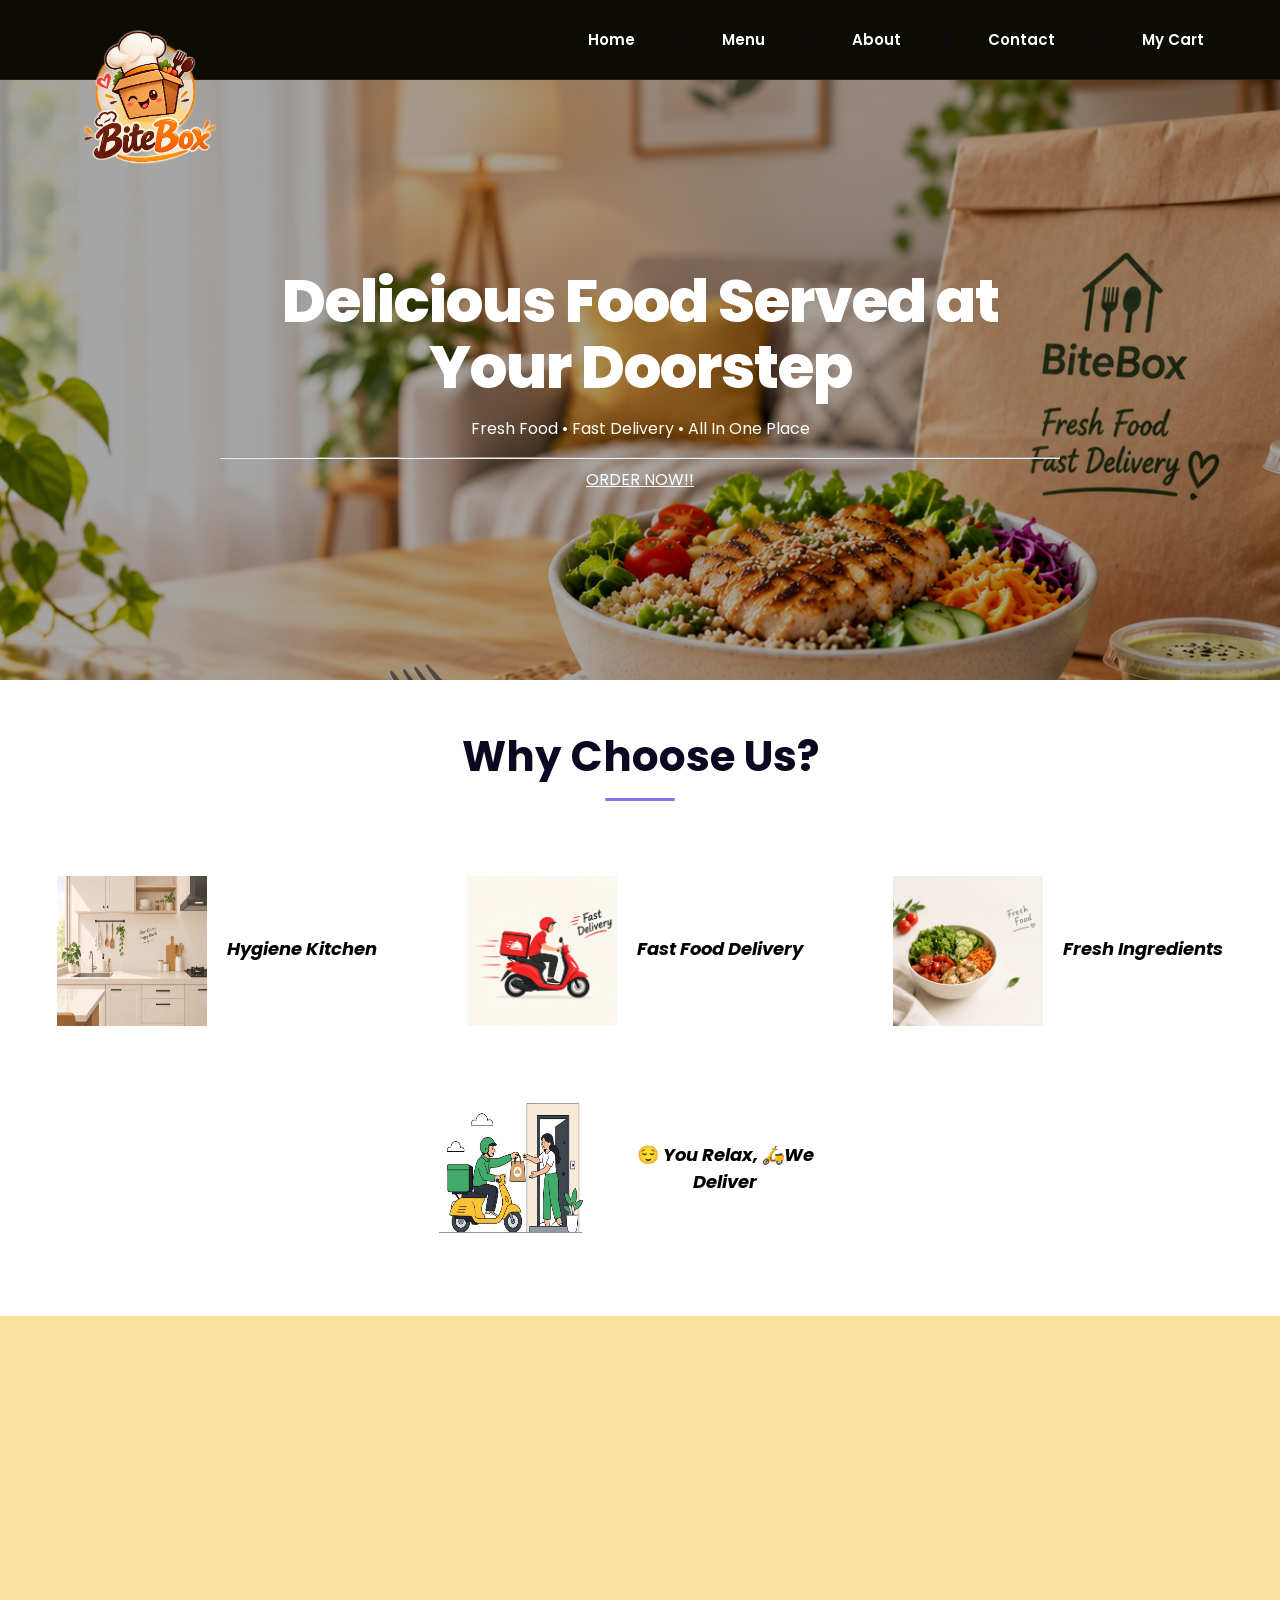
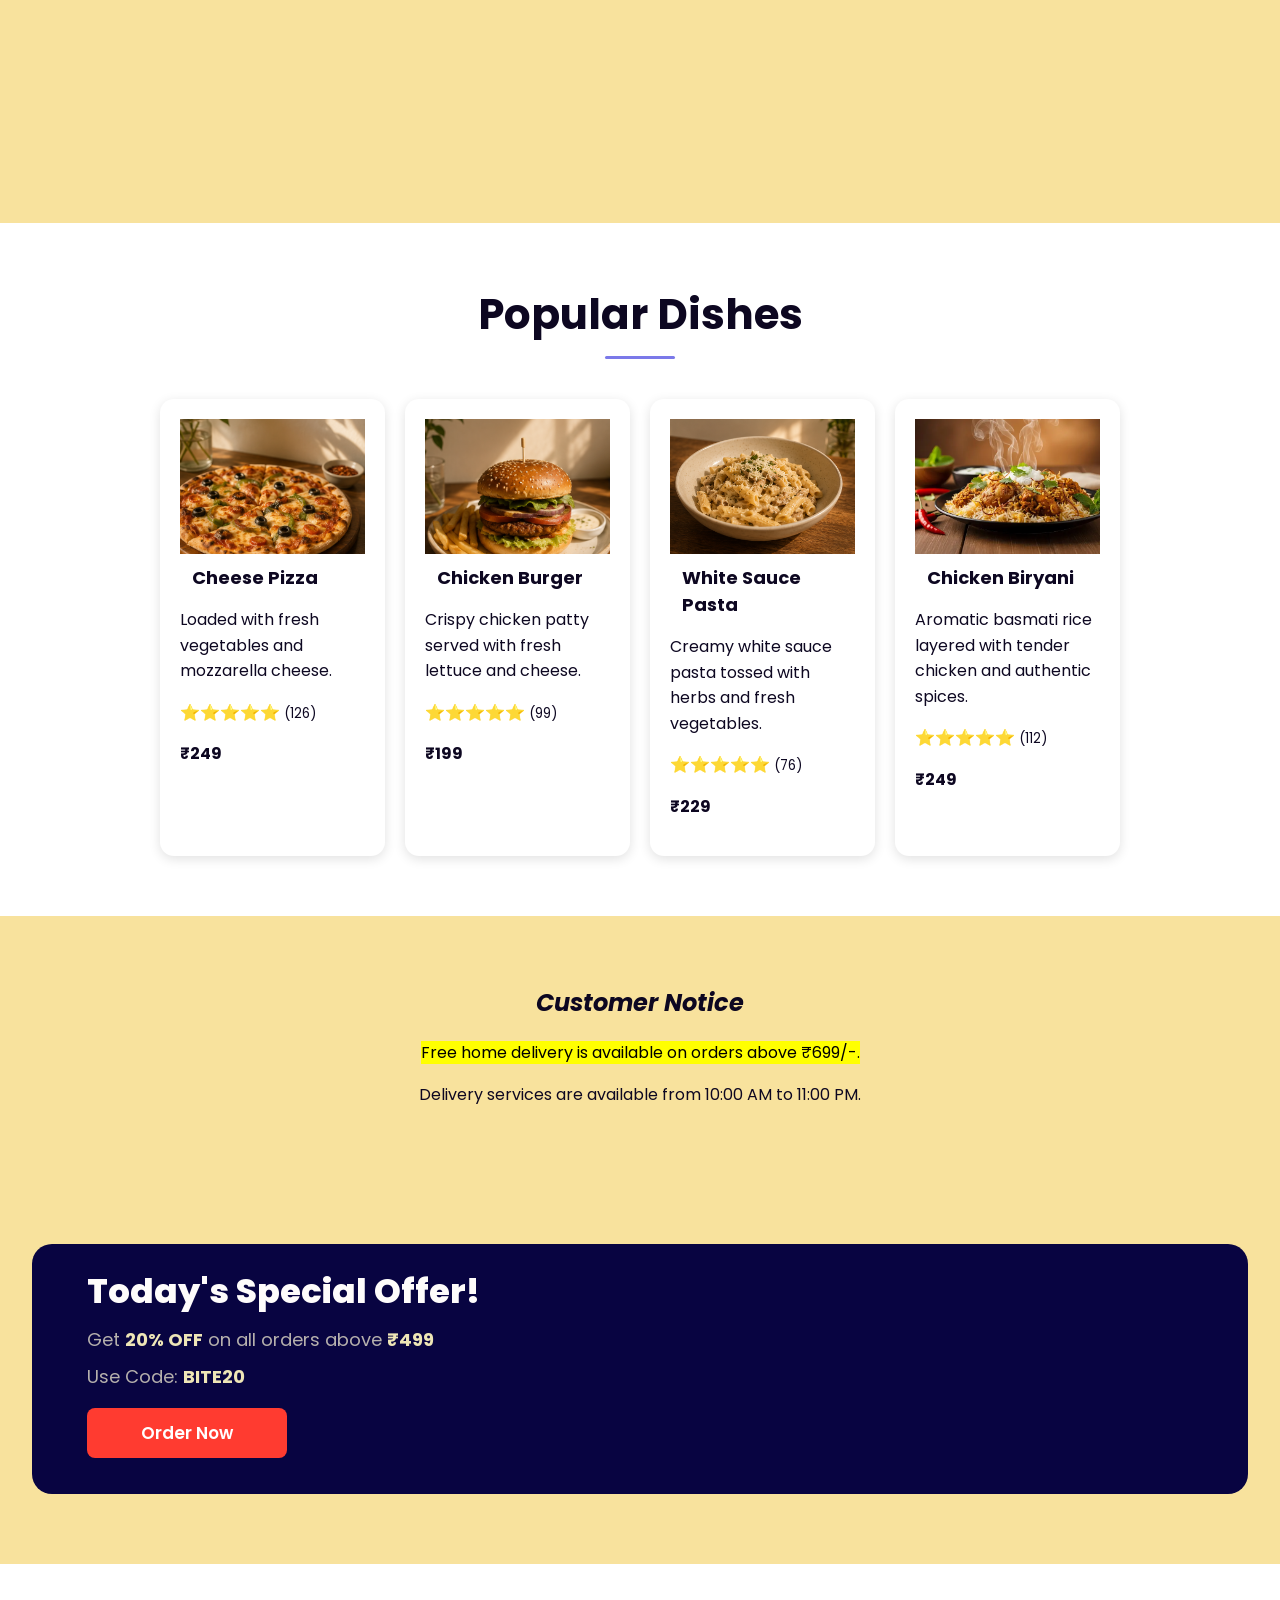
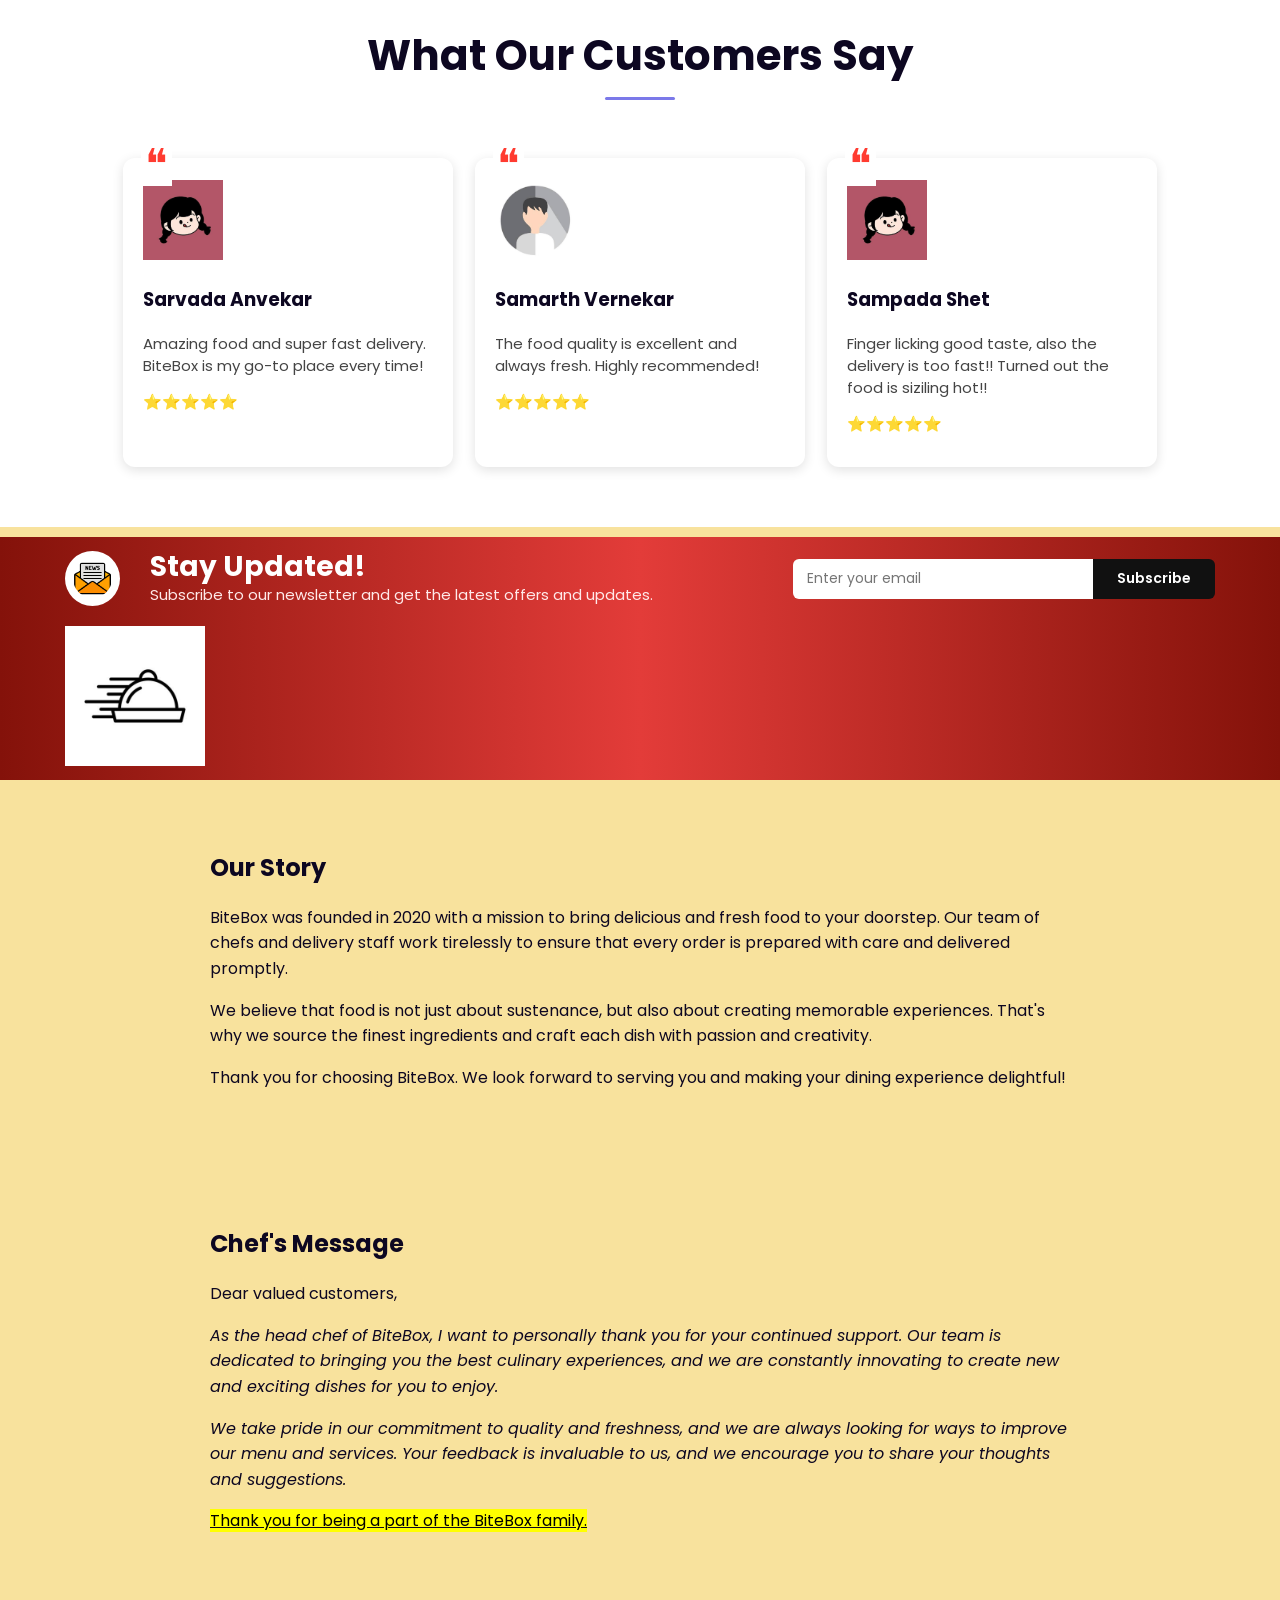
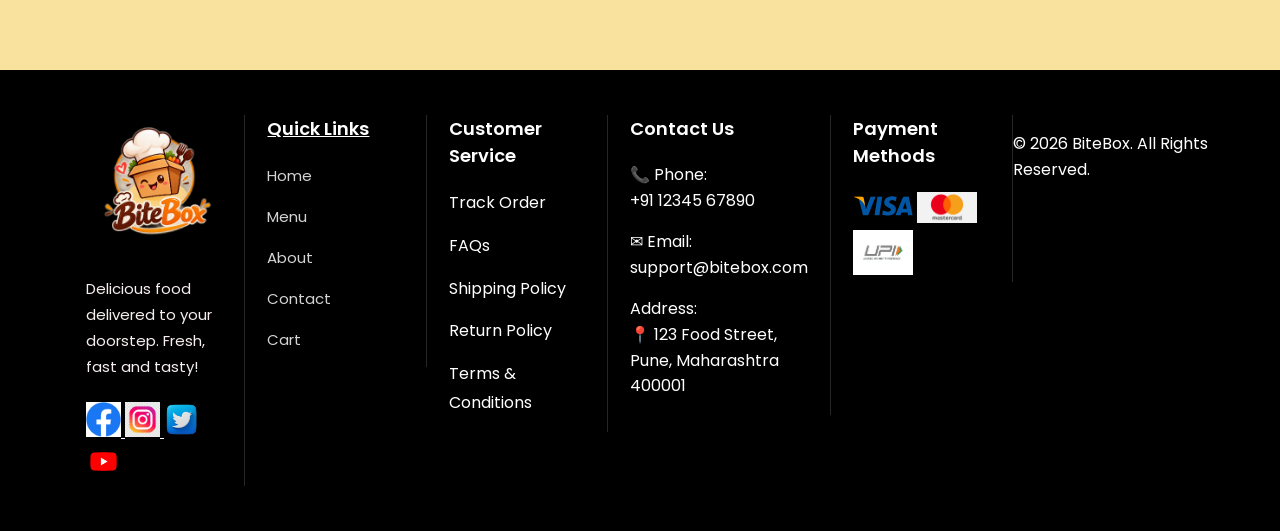
==== commit a4710bf3: "new" ====
--- a/index.html
+++ b/index.html
@@ -662,6 +662,6 @@
 
         </div>
     </footer>
-
+<script src="./file.js"></script>
 </body>
 </html>
--- a/style.css
+++ b/style.css
@@ -4,11 +4,11 @@
    DESIGN TOKENS  (change colours/radius here, once)
    ========================================================= */
 :root{
-    --brand:#0b0a52;
-    --brand-dark:#1b196a;
+    --brand:#7b79e9;
+    --brand-dark:#f0dfc6;
     --red:#ff3b30;
     --gold:#e0bc61;
-    --ink:#010d0e;
+    --ink:#0d0721;
     --muted:#666666;
     --line:#ececec;
     --page:#f6f3ef;
@@ -590,7 +590,7 @@
   width: 85%;
   margin: 30px auto;
   border-collapse: collapse;
-  background-color: #1c0f71;
+  background-color: #f1e1c8;
   box-shadow: 0 0 10px rgba(0, 0, 0, 0.2);
 }
 
@@ -602,7 +602,7 @@
 
 th {
   background-color: #221469;
-  color: #060606;
+  color: #f8f6f6;
   font-weight: 600;
 }
 
@@ -616,7 +616,7 @@
 }
 
 caption h3 {
-  color: #090909;
+  color: #0a0a0a;
   font-family: 'Poppins', sans-serif;
   margin-bottom: 10px;
 }
@@ -1756,10 +1756,55 @@
     padding:18px 0;
     font-size:15px;
 }
+#cart-container {
+  display: flex;
+  justify-content: space-between;
+  align-items: flex-start;
+  gap: 30px;
+  margin: 50px auto;
+  max-width: 1100px;
+}
+#shopping-cart, #order-summary {
+  box-shadow: var(--shadow);
+  border-radius: var(--r-card);
+  background: var(--card);
+  padding: 25px;
+}
+button {
+  background-color: var(--red);
+  color: #fff;
+  padding: 10px 20px;
+  border-radius: var(--r-btn);
+  transition: background 0.3s ease;
+}
+button:hover {
+  background-color: var(--brand-dark);
+}
+
 
 /* =========================================================
    RESPONSIVE
    ========================================================= */
+   @media (max-width: 768px) {
+  #shopping-cart table, #shopping-cart thead, #shopping-cart tbody, #shopping-cart th, #shopping-cart td, #shopping-cart tr {
+    display: block;
+  }
+  #shopping-cart td {
+    text-align: right;
+    padding-left: 50%;
+    position: relative;
+  }
+  #shopping-cart td::before {
+    content: attr(data-label);
+    position: absolute;
+    left: 0;
+    width: 50%;
+    padding-left: 15px;
+    font-weight: 600;
+    text-align: left;
+  }
+}
+
 @media (max-width:992px){
     header{ padding:0 24px; }
     header nav{ gap:6px; }
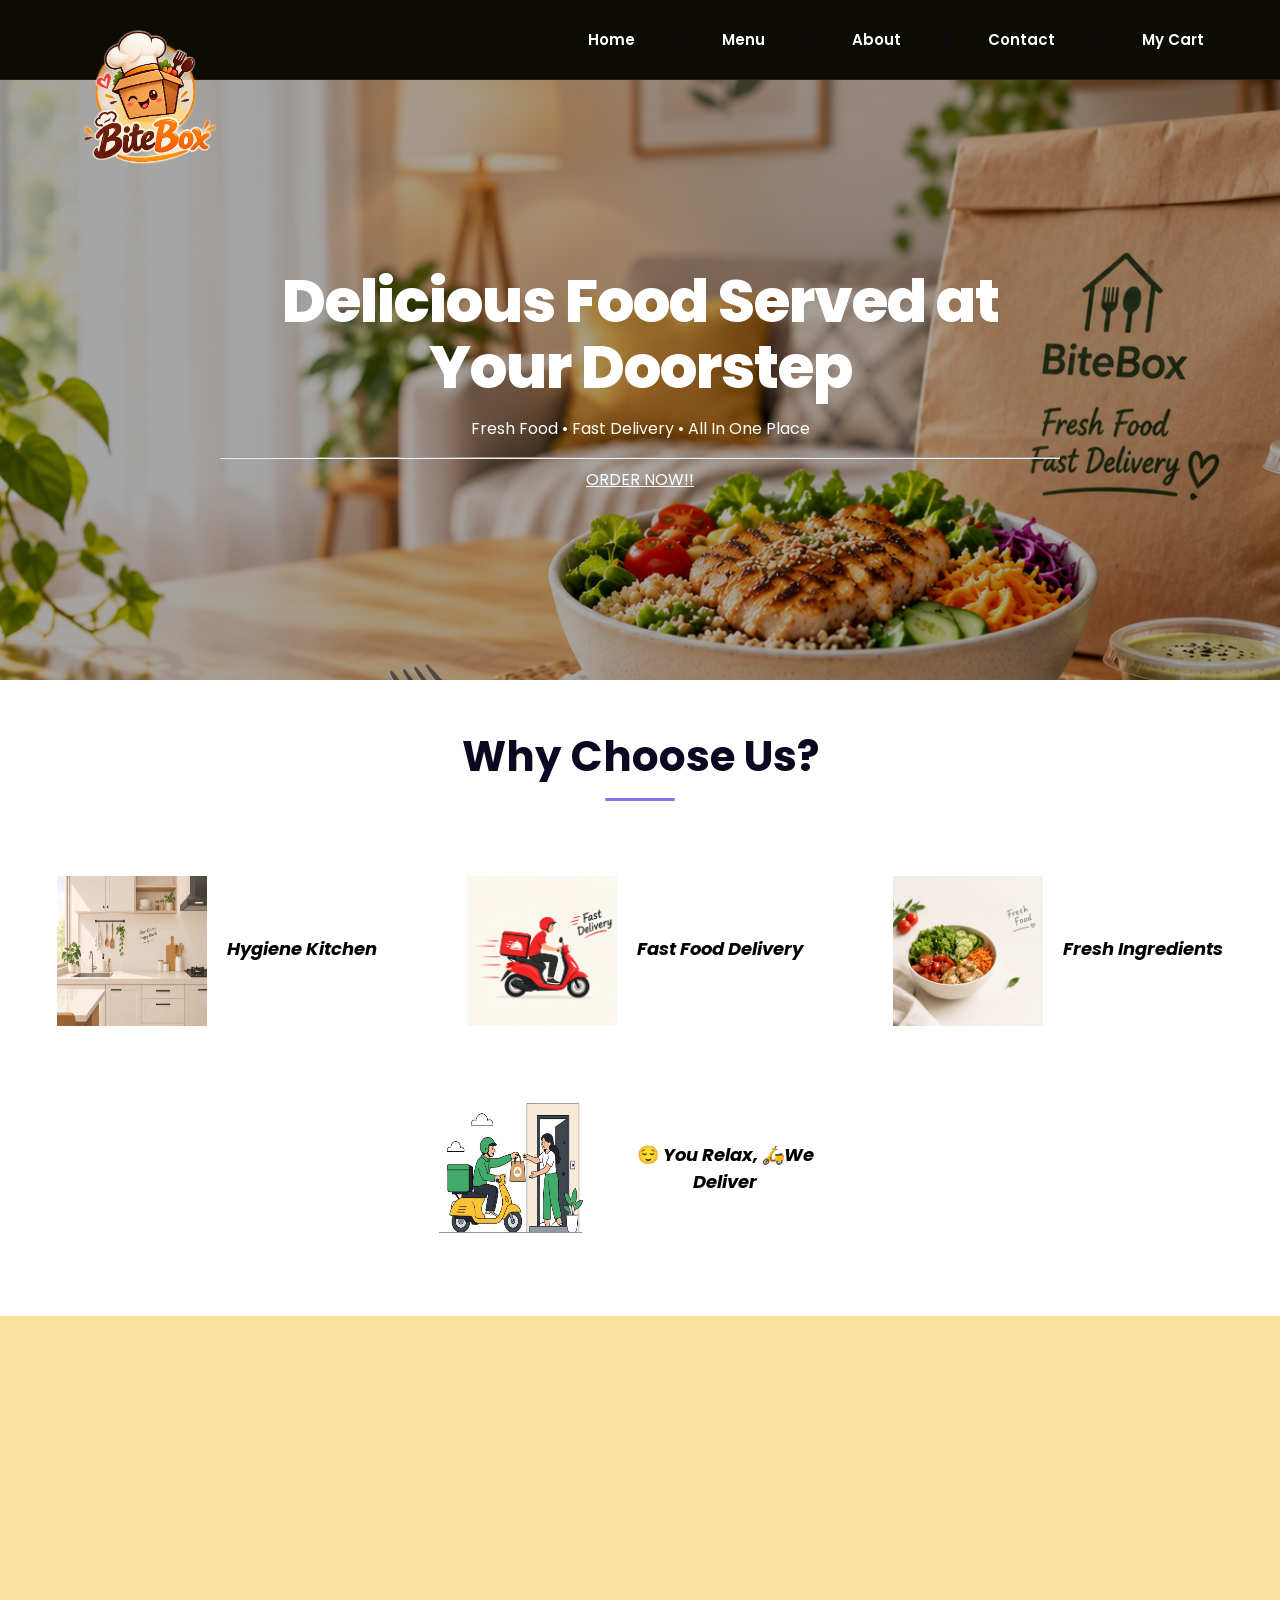
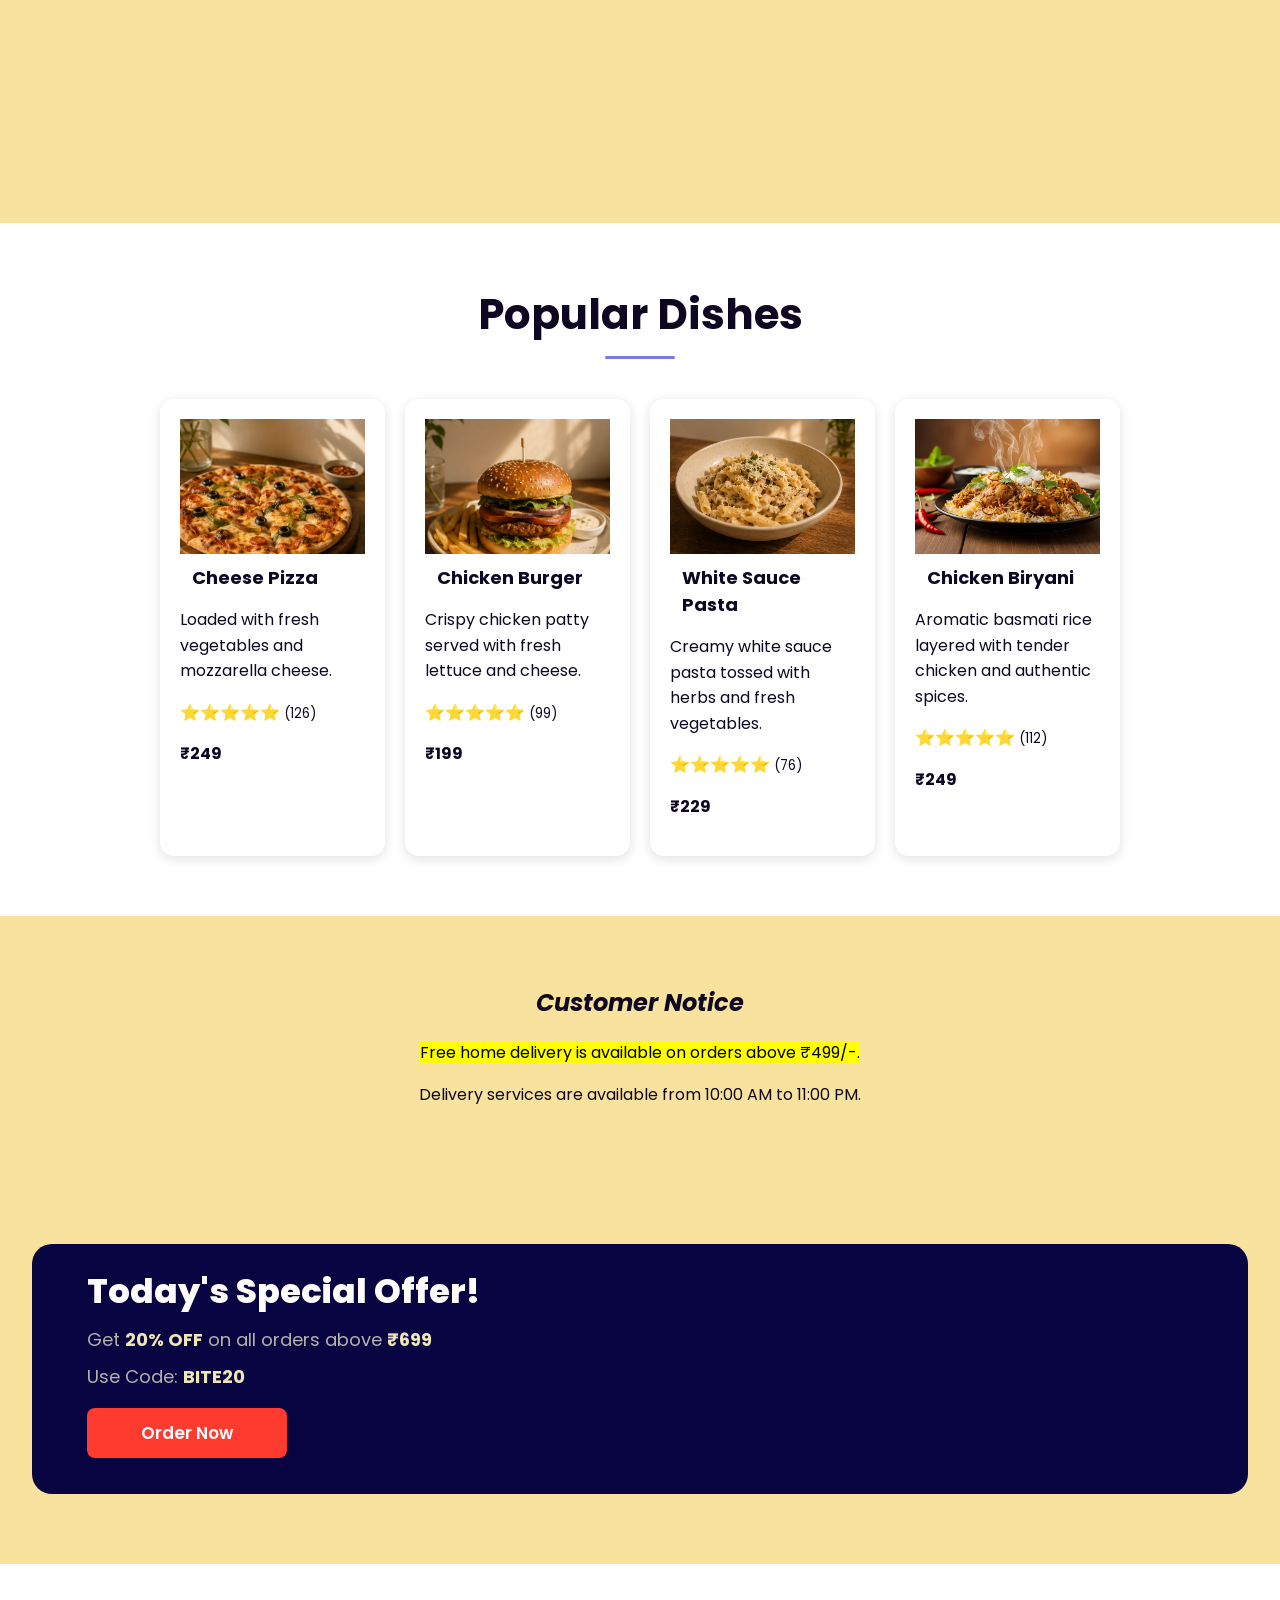
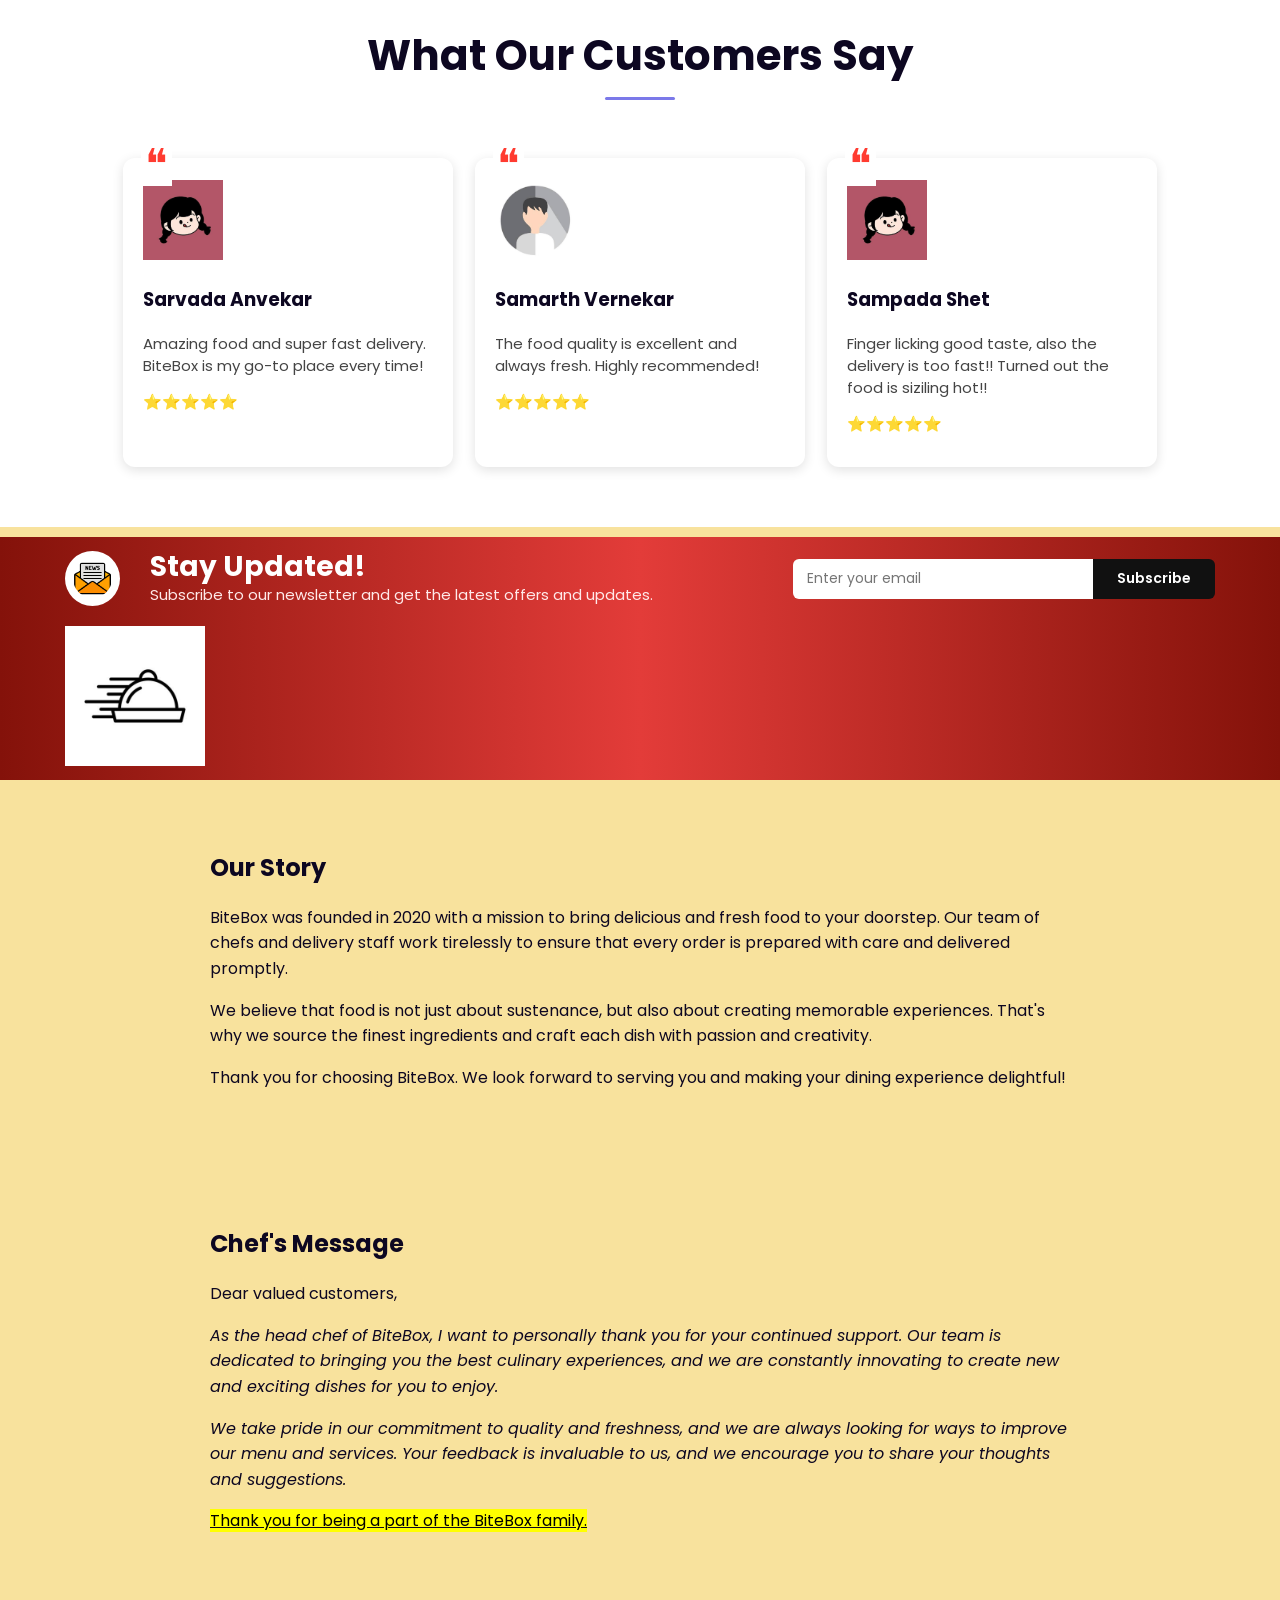
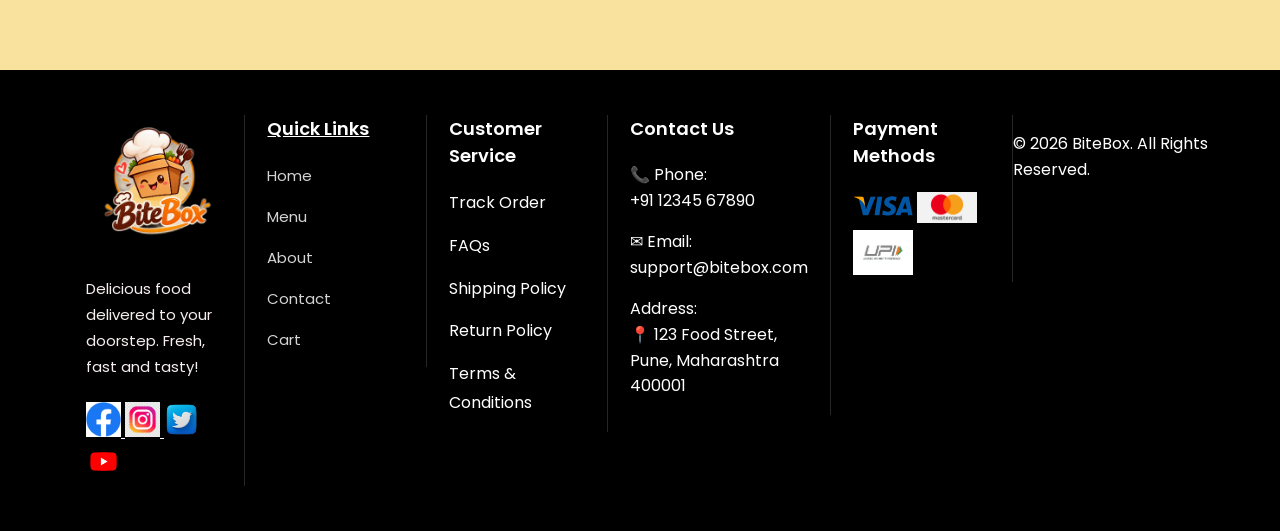
==== commit cdb3ba7d: "new" ====
--- a/index.html
+++ b/index.html
@@ -273,7 +273,7 @@
 
             <p>
                 <mark>
-                    Free home delivery is available on orders above ₹699/-.
+                    Free home delivery is available on orders above ₹499/-.
                 </mark>
             </p>
 
@@ -289,7 +289,7 @@
                 <div class="offer-content">
                     <h2>Today's Special Offer!</h2>
                     <p> Get <strong>20% OFF</strong> on all orders above 
-                        <strong>₹499</strong>
+                        <strong>₹699</strong>
                     </p>
                     <p> Use Code: <strong>BITE20</strong> </p>
                     <a href="menu.html"> Order Now </a>
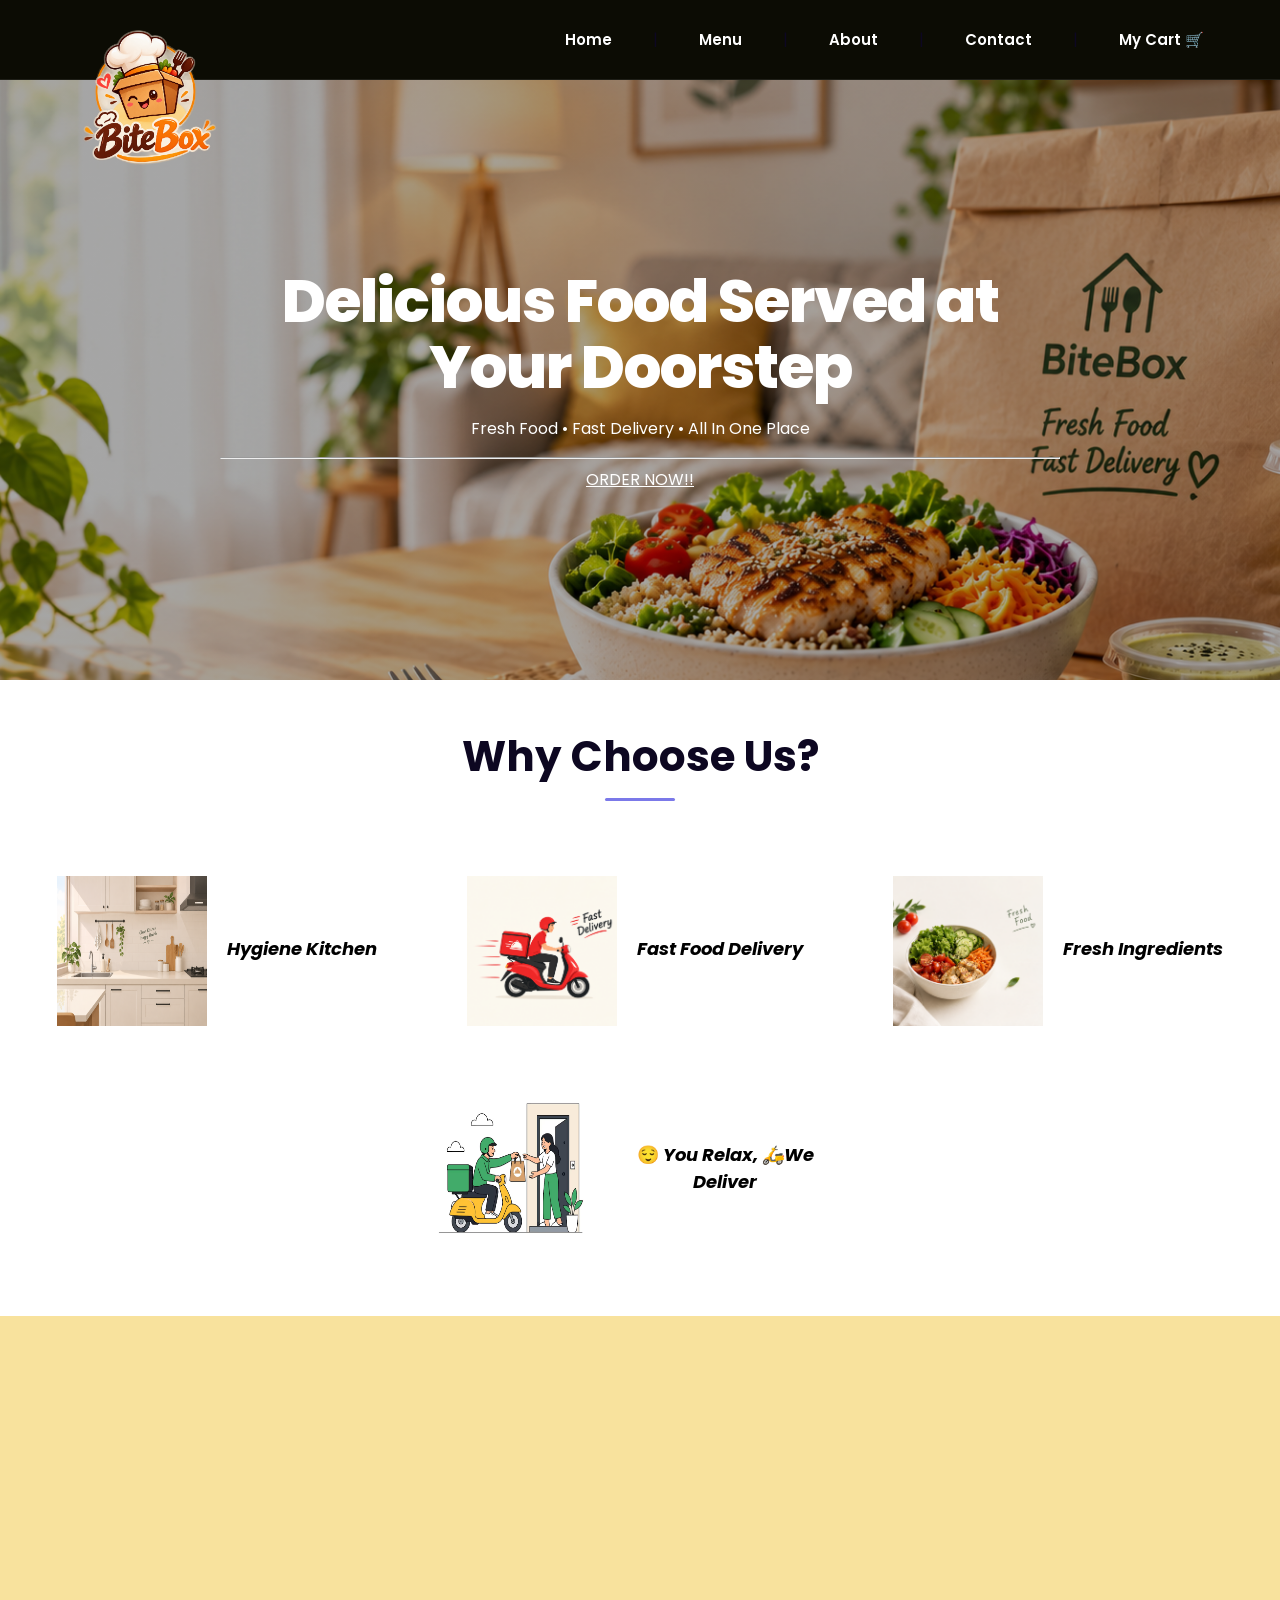
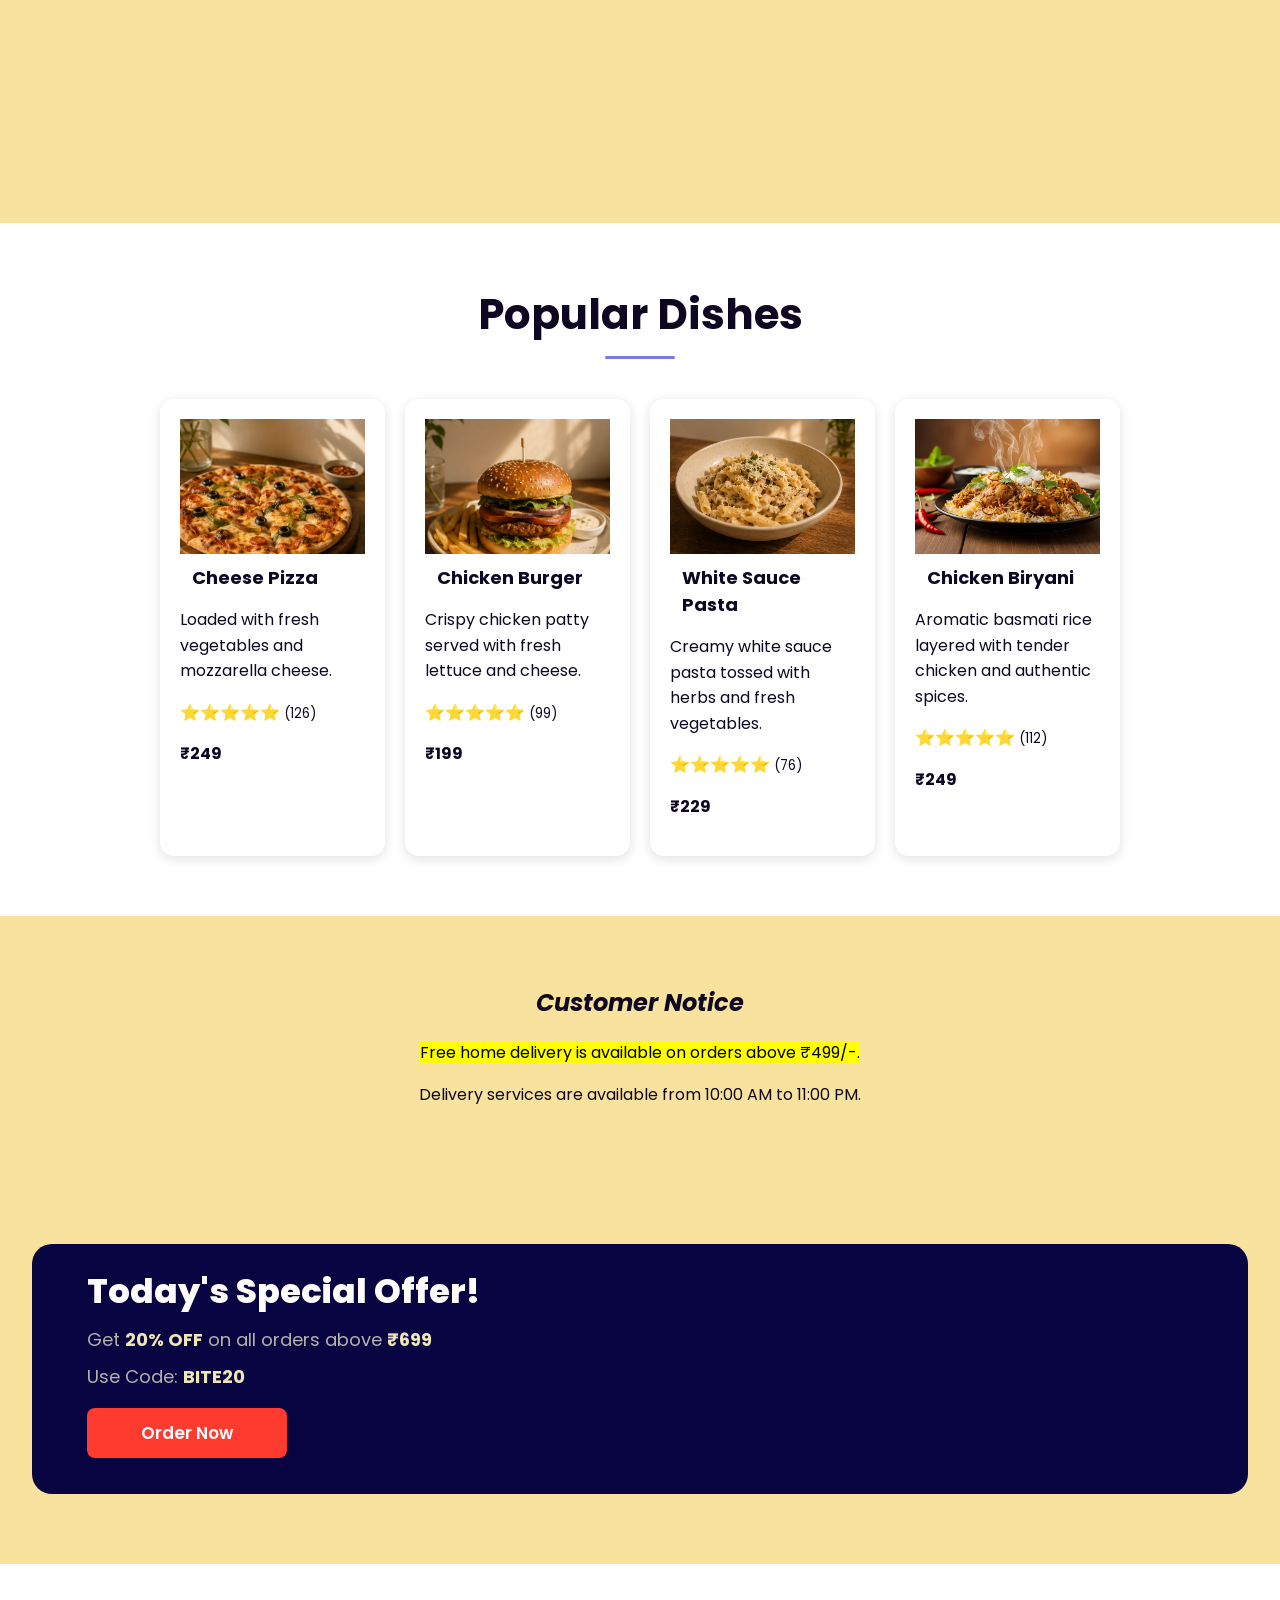
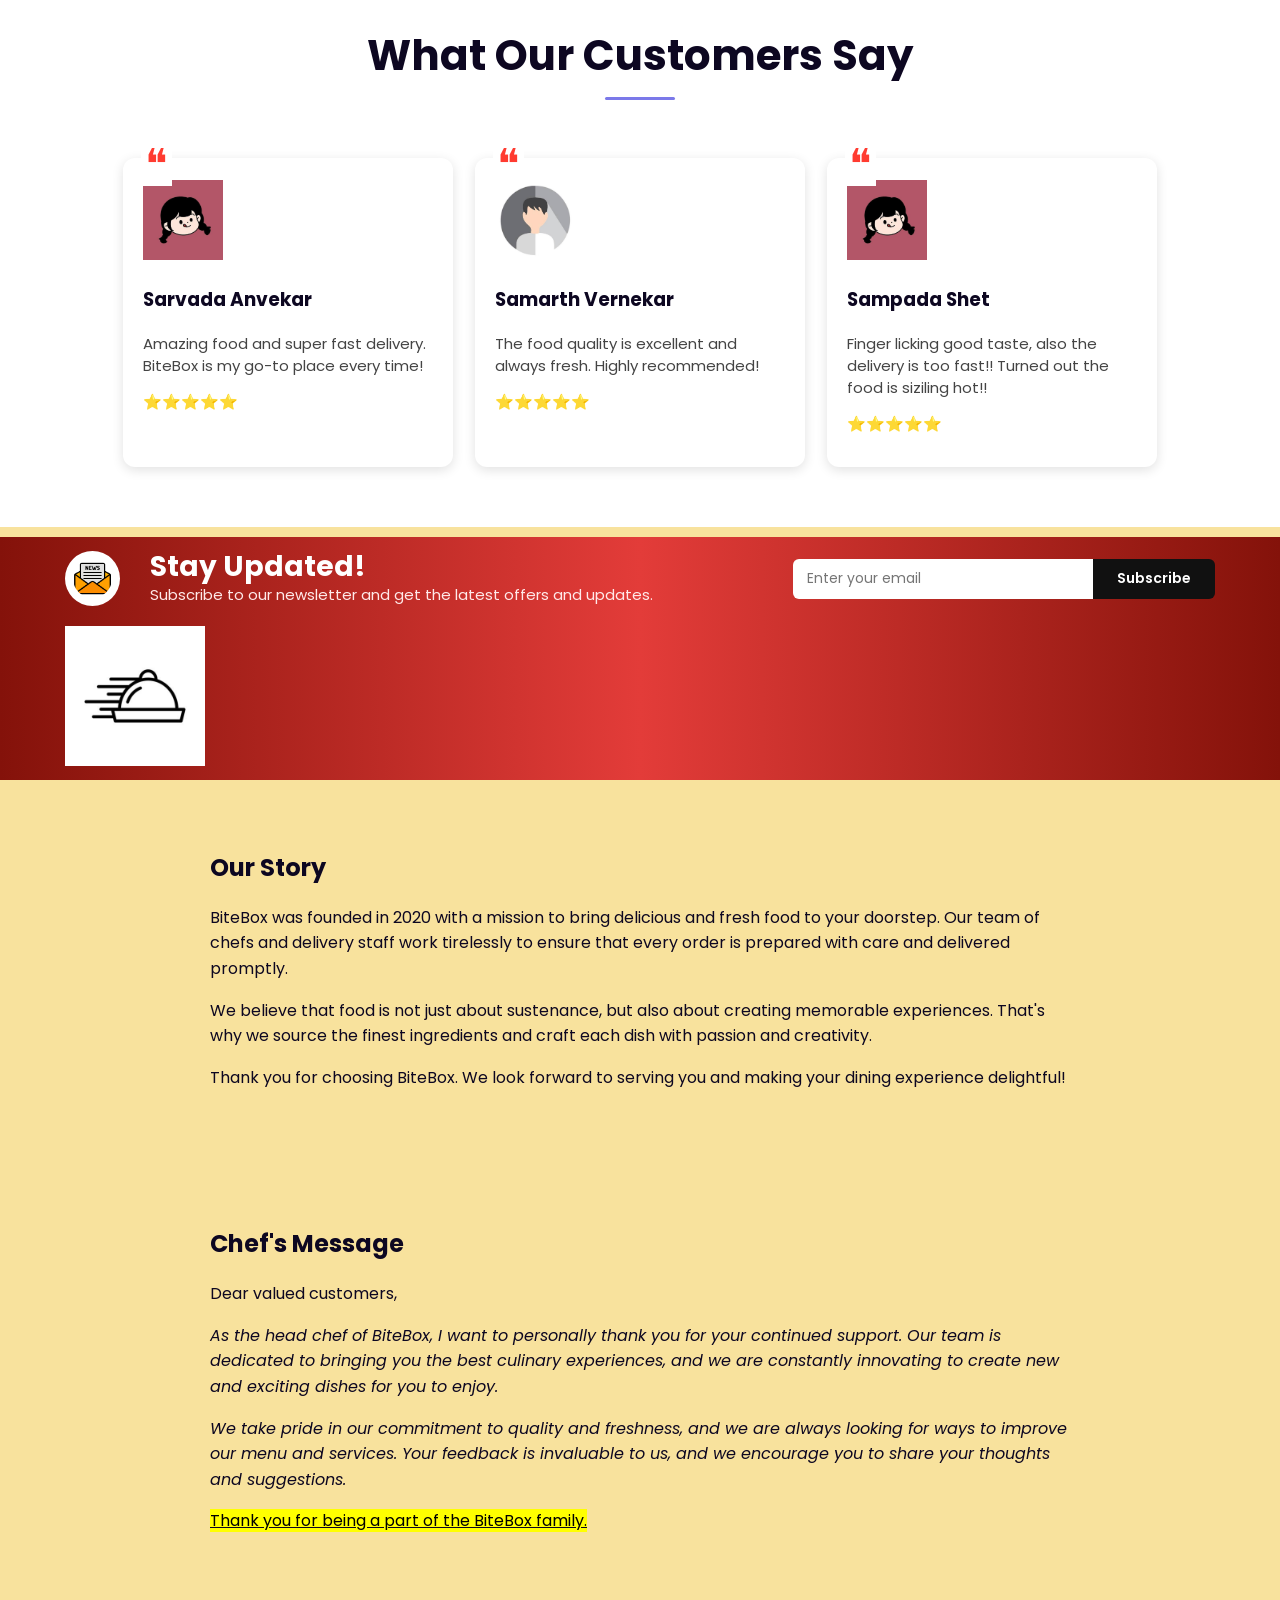
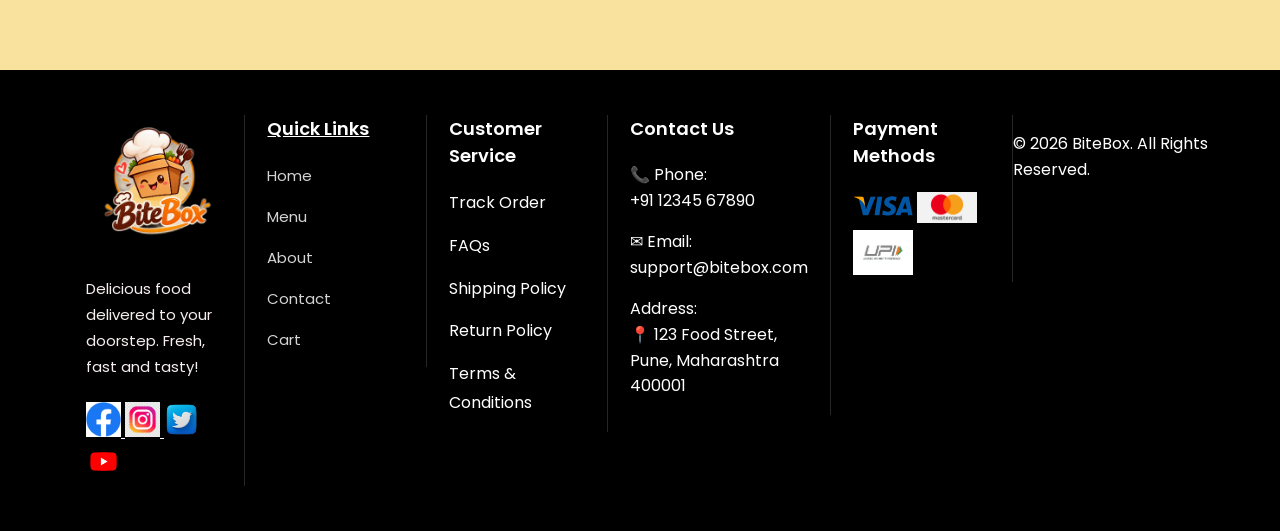
==== commit 0544a84c: "updated" ====
--- a/index.html
+++ b/index.html
@@ -37,7 +37,7 @@
             |
             <a href="contact.html">Contact</a>
             |
-            <a href="cart.html">My Cart</a>
+            <a href="cart.html">My Cart 🛒</a>
         </nav>
 
     </header>
--- a/style.css
+++ b/style.css
@@ -1862,4 +1862,870 @@
 
 @media (prefers-reduced-motion:reduce){
     *{ transition:none !important; animation:none !important; scroll-behavior:auto !important; }
+}
+
+/* ========================================
+   BITEBOX MENU PAGE - LAYOUT FIX
+======================================== */
+
+/* Menu section */
+#menu-items {
+    width: 100%;
+    padding: 50px 25px;
+    box-sizing: border-box;
+    text-align: center;
+    background: var(--card, #ffffff);
+}
+
+/* Menu heading */
+#menu-items h2 {
+    font-size: 38px;
+    font-weight: 700;
+    margin: 0 0 35px;
+    text-align: center;
+}
+
+/* Menu cards layout */
+#menu-items > .menu-grid {
+    display: grid;
+    grid-template-columns: repeat(4, minmax(0, 1fr));
+    gap: 24px;
+    width: 100%;
+    max-width: 1200px;
+    margin: 0 auto;
+    align-items: stretch;
+}
+
+/* Individual food card */
+#menu-items > .menu-grid > article {
+    width: 100%;
+    min-width: 0;
+    margin: 0;
+    padding: 0 0 16px;
+    box-sizing: border-box;
+
+    display: flex;
+    flex-direction: column;
+    align-items: stretch;
+
+    background: #ffffff;
+    border: 1px solid #eeeeee;
+    border-radius: 14px;
+    overflow: hidden;
+    box-shadow: 0 4px 15px rgba(0, 0, 0, 0.08);
+
+    text-align: left;
+    position: relative;
+    transition: transform 0.25s ease, box-shadow 0.25s ease;
+}
+
+/* Hover effect */
+#menu-items > .menu-grid > article:hover {
+    transform: translateY(-5px);
+    box-shadow: 0 8px 22px rgba(0, 0, 0, 0.13);
+}
+
+/* Food image only */
+#menu-items > .menu-grid > article > img {
+    display: block;
+    width: 100%;
+    height: 180px;
+    object-fit: cover;
+}
+
+/* Food name */
+#menu-items > .menu-grid > article h3 {
+    font-size: 19px;
+    margin: 16px 14px 8px;
+    line-height: 1.4;
+    color: #222222;
+}
+
+/* Food description */
+#menu-items > .menu-grid > article p {
+    line-height: 1.5;
+}
+
+/* Food rating */
+#menu-items > .menu-grid > article .rating {
+    margin: 0 14px 10px;
+    font-size: 14px;
+    color: #f5b301;
+}
+
+#menu-items > .menu-grid > article .rating small {
+    color: #666666;
+    font-size: 12px;
+}
+
+/* Food price */
+#menu-items > .menu-grid > article .price {
+    margin: 0 14px 16px;
+    font-size: 21px;
+    font-weight: 700;
+    color: #333333;
+}
+
+/* Food tags */
+#menu-items > .menu-grid > article .tag {
+    position: absolute;
+    top: 10px;
+    left: 10px;
+    z-index: 1;
+    padding: 5px 10px;
+    border-radius: 20px;
+    background: #7b79e9;
+    color: #ffffff;
+    font-size: 11px;
+    font-weight: 700;
+}
+
+/* Spicy tag */
+#menu-items > .menu-grid > article .spicy {
+    background: #ff5722;
+}
+
+/* Add to cart button */
+#menu-items > .menu-grid > article button {
+    width: calc(100% - 28px);
+    min-height: 42px;
+    margin: auto 14px 0;
+    padding: 8px 12px;
+    box-sizing: border-box;
+
+    display: flex;
+    justify-content: center;
+    align-items: center;
+    gap: 8px;
+
+    background: #ffffff;
+    color: #ff4d4d;
+    border: 1px solid #ff4d4d;
+    border-radius: 8px;
+
+    font-size: 14px;
+    font-weight: 600;
+    cursor: pointer;
+    transition: background 0.2s ease, color 0.2s ease;
+}
+
+/* Add to cart hover */
+#menu-items > .menu-grid > article button:hover {
+    background: #ff4d4d;
+    color: #ffffff;
+}
+
+/* Cart icon inside button */
+#menu-items > .menu-grid > article button img {
+    width: 22px;
+    height: 22px;
+    object-fit: contain;
+}
+
+/* ========================================
+   RESTAURANT INFORMATION SECTION
+======================================== */
+
+#restaurant-info {
+    width: 100%;
+    padding: 40px 25px;
+    box-sizing: border-box;
+    text-align: center;
+}
+
+#restaurant-info h2 {
+    font-size: 30px;
+    margin-bottom: 15px;
+}
+
+#restaurant-info p {
+    max-width: 700px;
+    margin: 10px auto;
+    line-height: 1.7;
+}
+
+/* ========================================
+   NAVIGATION FIX
+======================================== */
+
+header nav p {
+    margin: 0;
+}
+
+header nav.main-nav {
+    display: flex;
+    justify-content: center;
+    align-items: center;
+    gap: 18px;
+    flex-wrap: wrap;
+}
+
+header nav.main-nav a {
+    text-decoration: none;
+}
+
+/* ========================================
+   TABLET RESPONSIVE
+======================================== */
+
+@media (max-width: 1000px) {
+    #menu-items > .menu-grid {
+        grid-template-columns: repeat(2, minmax(0, 1fr));
+        gap: 20px;
+    }
+
+    #menu-items h2 {
+        font-size: 32px;
+    }
+
+    #menu-items > .menu-grid > article > img {
+        height: 190px;
+    }
+}
+
+/* ========================================
+   MOBILE RESPONSIVE
+======================================== */
+
+@media (max-width: 600px) {
+    #menu-items {
+        padding: 35px 15px;
+    }
+
+    #menu-items > .menu-grid {
+        grid-template-columns: 1fr;
+        gap: 22px;
+        max-width: 380px;
+    }
+
+    #menu-items h2 {
+        font-size: 28px;
+        margin-bottom: 25px;
+    }
+
+    #menu-items > .menu-grid > article > img {
+        height: 210px;
+    }
+
+    #menu-items > .menu-grid > article h3 {
+        font-size: 18px;
+    }
+
+    header nav.main-nav {
+        gap: 10px;
+    }
+
+    #restaurant-info {
+        padding: 30px 15px;
+    }
+}
+/* =========================================================
+   CART PAGE FIXES
+   Load AFTER style.css (or paste at the very end of it).
+   ========================================================= */
+
+/* Cart + Order Summary side by side */
+#cart-container{
+    width:95%;
+    max-width:1100px;
+    display:flex;
+    justify-content:space-between;
+    align-items:flex-start;
+    gap:30px;
+    margin:30px auto 50px;
+}
+
+#cart-container #shopping-cart{
+    flex:1 1 0;
+    min-width:0;
+    max-width:none;
+    margin:0;
+    padding:0;
+}
+
+#cart-container #order-summary{
+    flex:0 0 35%;
+    width:35%;
+    min-height:0;
+    margin:0;
+}
+
+/* Cart rows: stop the global striped/hover table colours leaking in */
+#shopping-cart tr:nth-child(even){ background:transparent; }
+#shopping-cart tbody tr:hover{ background:#fff9f4; }
+
+/* Empty cart message */
+#shopping-cart .empty-row td{
+    padding:40px 20px;
+    font-weight:400;
+    color:var(--muted);
+}
+
+/* Disabled "Add to Cart" (unavailable dishes) */
+#cart-table button:disabled{
+    opacity:.45;
+    cursor:not-allowed;
+}
+#cart-table button:disabled:hover{
+    background-color:var(--red);
+}
+
+/* Discount line shows in green when a discount applies */
+#discount-amount{ font-weight:600; }
+
+/* Tablet / mobile */
+@media (max-width:992px){
+    #cart-container{ flex-direction:column; }
+    #cart-container #shopping-cart,
+    #cart-container #order-summary{
+        width:100%;
+        flex:none;
+    }
+}
+
+@media (max-width:768px){
+    #shopping-cart thead{ display:none; }
+    #shopping-cart table{ min-width:0; }
+    #shopping-cart tr{
+        padding:10px 0;
+        border-bottom:1px solid #eeeeee;
+    }
+    #shopping-cart .empty-row td{ padding:30px 15px; text-align:center; }
+    #shopping-cart .cart-item{ justify-content:flex-end; }
+}
+/* Right column: Clear Cart above the Order Summary */
+.summary-column{
+    flex:0 0 35%;
+    width:35%;
+    display:flex;
+    flex-direction:column;
+    gap:12px;
+}
+
+#cart-container .summary-column #order-summary{
+    flex:none;
+    width:100%;
+}
+
+#clear-cart-btn{
+    width:100%;
+    height:46px;
+    display:flex;
+    justify-content:center;
+    align-items:center;
+    gap:8px;
+    background:#fff5f5;
+    color:#f08c8c;
+    border:1px solid #ffd5d5;
+    font-size:15px;
+    font-weight:500;
+}
+
+#clear-cart-btn:hover{ background:#ffeaea; }
+
+/* Shield icon sits right next to "Secure Checkout" */
+#order-summary p.secure-note{
+    justify-content:center;
+    gap:8px;
+    margin:16px 0 0;
+    font-size:14px;
+    color:#777777;
+}
+
+@media (max-width:992px){
+    .summary-column{
+        width:100%;
+        flex:none;
+    }
+}
+/* =========================================================
+   ORDER NOW PAGE
+   Warm page, calm white form, dark "receipt" for the order.
+   ========================================================= */
+
+body.order-page{ background:#f8e39d; }
+
+#checkout{
+    width:94%;
+    max-width:1080px;
+    margin:0 auto;
+    padding:44px 0 10px;
+}
+
+/* ---------- Heading + steps ---------- */
+.checkout-head{ margin:0 0 30px; }
+
+.checkout-head h1{
+    font-size:clamp(30px,4vw,42px);
+    font-weight:700;
+    line-height:1.1;
+    letter-spacing:-.5px;
+    margin:20px 0 8px;
+}
+
+.checkout-head p{
+    margin:0;
+    color:#574d22;
+    font-size:16px;
+}
+
+.steps{
+    list-style:none;
+    margin:0;
+    padding:0;
+    display:flex;
+    align-items:center;
+    gap:12px;
+    counter-reset:step;
+    font-size:14px;
+    font-weight:500;
+    color:#6e6330;
+}
+
+.steps li{
+    display:flex;
+    align-items:center;
+    gap:8px;
+    counter-increment:step;
+}
+
+.steps li::before{
+    content:counter(step);
+    width:26px;
+    height:26px;
+    border-radius:50%;
+    display:grid;
+    place-items:center;
+    font-size:13px;
+    font-weight:600;
+    background:rgba(13,7,33,.1);
+    color:var(--ink);
+}
+
+.steps li:not(:last-child)::after{
+    content:"";
+    width:36px;
+    height:2px;
+    margin-left:4px;
+    background:rgba(13,7,33,.22);
+}
+
+.steps .done{ color:var(--ink); }
+.steps .done a{ text-decoration:none; }
+.steps .done a:hover{ text-decoration:underline; }
+.steps .done::before{
+    content:"✓";
+    background:var(--ink);
+    color:#ffffff;
+}
+
+.steps .current{
+    color:var(--ink);
+    font-weight:700;
+}
+.steps .current::before{
+    background:var(--brand);
+    color:#ffffff;
+}
+
+/* ---------- Layout ---------- */
+.checkout-grid{
+    display:grid;
+    grid-template-columns:minmax(0,1fr) 380px;
+    gap:28px;
+    align-items:start;
+}
+
+/* ---------- Form card ---------- */
+#order-form{
+    background:var(--card);
+    border-radius:18px;
+    padding:6px 32px 32px;
+    box-shadow:0 10px 30px rgba(13,7,33,.08);
+}
+
+.form-block{
+    padding:26px 0;
+    border-bottom:1px solid var(--line);
+}
+
+.form-block h2,
+.payment legend{
+    font-size:18px;
+    font-weight:700;
+    margin:0 0 18px;
+    padding:0;
+}
+
+.fields{
+    display:grid;
+    grid-template-columns:1fr 1fr;
+    gap:16px;
+}
+
+.field{
+    display:flex;
+    flex-direction:column;
+    gap:6px;
+}
+
+.field.full{ grid-column:1 / -1; }
+
+.field label{
+    font-size:14px;
+    font-weight:600;
+}
+
+.field input,
+.field textarea{
+    width:100%;
+    height:48px;
+    margin:0;
+    padding:0 14px;
+    border:1.5px solid #e4e0d8;
+    border-radius:10px;
+    background:#fcfbf9;
+    font-family:'Poppins',sans-serif;
+    font-size:15px;
+    color:var(--ink);
+    transition:border-color .2s ease, box-shadow .2s ease, background .2s ease;
+}
+
+.field textarea{
+    height:120px;
+    padding:12px 14px;
+    resize:vertical;
+}
+
+.field input:focus,
+.field textarea:focus{
+    outline:none;
+    background:#ffffff;
+    border-color:var(--brand);
+    box-shadow:0 0 0 4px rgba(123,121,233,.18);
+}
+
+/* ---------- Payment tiles ---------- */
+fieldset.payment{
+    margin:0;
+    min-width:0;
+    border:0;
+    padding:26px 0 0;
+}
+
+.pay-options{
+    display:grid;
+    grid-template-columns:repeat(3,1fr);
+    gap:12px;
+}
+
+.pay-option{ position:relative; }
+
+.pay-option input{
+    position:absolute;
+    inset:0;
+    width:100%;
+    height:100%;
+    margin:0;
+    opacity:0;
+    cursor:pointer;
+}
+
+.pay-option label{
+    display:flex;
+    align-items:center;
+    gap:10px;
+    padding:14px 16px;
+    border:1.5px solid #e4e0d8;
+    border-radius:12px;
+    background:#fcfbf9;
+    font-size:15px;
+    font-weight:600;
+    transition:border-color .2s ease, background .2s ease;
+}
+
+.pay-option label::before{
+    content:"";
+    width:18px;
+    height:18px;
+    flex-shrink:0;
+    border-radius:50%;
+    border:2px solid #b9b3a6;
+    background:#ffffff;
+    transition:border-color .2s ease, background .2s ease;
+}
+
+.pay-option:hover label{ border-color:#cfc9bb; }
+
+.pay-option input:checked + label{
+    border-color:var(--brand);
+    background:#f1f0ff;
+}
+
+.pay-option input:checked + label::before{
+    border-color:var(--brand);
+    background:var(--brand);
+    box-shadow:inset 0 0 0 3px #ffffff;
+}
+
+.pay-option input:focus-visible + label{
+    outline:3px solid var(--brand);
+    outline-offset:2px;
+}
+
+/* ---------- Submit ---------- */
+.form-actions{ padding-top:28px; }
+
+#order-submit{
+    width:100%;
+    height:56px;
+    border:none;
+    border-radius:12px;
+    background:var(--red);
+    color:#ffffff;
+    font-family:'Poppins',sans-serif;
+    font-size:17px;
+    font-weight:600;
+    cursor:pointer;
+    transition:background .25s ease, transform .25s ease;
+}
+
+#order-submit:hover{
+    background:#d92f25;
+    transform:translateY(-2px);
+}
+
+#order-submit:disabled{
+    opacity:.45;
+    cursor:not-allowed;
+    transform:none;
+}
+
+#order-submit:disabled:hover{ background:var(--red); }
+
+/* ---------- Receipt ---------- */
+#order-recap{
+    position:sticky;
+    top:104px;
+    width:auto;
+    margin:0;
+    padding:28px 26px 26px;
+    background:#1d1b1a;
+    color:#f3ede4;
+    border-radius:16px;
+    box-shadow:0 14px 34px rgba(13,7,33,.25);
+}
+
+#order-recap h2{
+    font-size:20px;
+    font-weight:700;
+    color:#ffffff;
+    margin:0 0 14px;
+}
+
+#recap-items{
+    list-style:none;
+    margin:0 0 6px;
+    padding:0;
+    line-height:1.4;
+}
+
+#recap-items li{
+    display:grid;
+    grid-template-columns:48px 1fr auto;
+    gap:12px;
+    align-items:center;
+    padding:10px 0;
+    border-bottom:1px dashed rgba(255,255,255,.14);
+}
+
+#recap-items li:last-child{ border-bottom:none; }
+
+#recap-items img,
+.recap-thumb{
+    width:48px;
+    height:48px;
+    border-radius:10px;
+    background:#2b2927;
+    object-fit:contain;
+}
+
+.recap-thumb{
+    display:grid;
+    place-items:center;
+    font-weight:700;
+    font-size:18px;
+    color:var(--gold);
+}
+
+.recap-name{
+    display:block;
+    font-size:15px;
+    font-weight:600;
+    color:#ffffff;
+}
+
+.recap-qty{
+    display:block;
+    font-size:13px;
+    color:#b9b1a4;
+}
+
+.recap-price{
+    font-weight:600;
+    font-variant-numeric:tabular-nums;
+}
+
+#recap-items .recap-empty{
+    display:block;
+    padding:6px 0 14px;
+    border:none;
+    color:#d8d0c3;
+}
+
+#recap-items .recap-empty a{ color:var(--gold); }
+
+/* Perforated tear line with side notches */
+.tear{
+    position:relative;
+    height:0;
+    margin:18px -26px;
+    border-top:2px dashed rgba(255,255,255,.2);
+}
+
+.tear::before,
+.tear::after{
+    content:"";
+    position:absolute;
+    top:-12px;
+    width:22px;
+    height:22px;
+    border-radius:50%;
+    background:#f8e39d;
+}
+
+.tear::before{ left:-11px; }
+.tear::after{ right:-11px; }
+
+#order-recap p{
+    display:flex;
+    justify-content:space-between;
+    margin:0 0 10px;
+    font-size:14px;
+    color:#d8d0c3;
+    font-variant-numeric:tabular-nums;
+}
+
+#order-recap h3{
+    display:flex;
+    justify-content:space-between;
+    align-items:baseline;
+    margin:0;
+    font-size:16px;
+    font-weight:600;
+    color:#ffffff;
+}
+
+#recap-total{
+    font-size:30px;
+    font-weight:700;
+    letter-spacing:-.5px;
+    color:var(--gold);
+    font-variant-numeric:tabular-nums;
+}
+
+.edit-cart{
+    display:inline-block;
+    margin-top:18px;
+    font-size:14px;
+    color:#d8d0c3;
+}
+
+.edit-cart:hover{ color:var(--gold); }
+
+/* ---------- Bottom link ---------- */
+body.order-page #cart-actions{
+    width:94%;
+    max-width:1080px;
+    margin:20px auto 50px;
+    justify-content:flex-start;
+}
+
+/* Search container: keeps input and button on one row */
+.search-container {
+    display: flex;
+    align-items: center;
+    width: 450px;
+    max-width: 100%;
+    height: 60px;
+    margin: 30px auto;
+}
+
+/* Search input */
+#menu-search {
+    flex: 1;
+    min-width: 0;
+    height: 100%;
+    padding: 0 18px;
+    box-sizing: border-box;
+    border: 1px solid #ddd;
+    border-right: none;
+    border-radius: 12px 0 0 12px;
+    outline: none;
+    box-shadow: 0 3px 10px rgba(0, 0, 0, 0.08);
+    font-family: 'Poppins', sans-serif;
+    font-size: 14px;
+    color: #333;
+    background-color: white;
+}
+
+/* Placeholder */
+#menu-search::placeholder {
+    color: #777;
+}
+
+/* Search button */
+#search-button {
+    flex-shrink: 0;
+    width: 60px;
+    height: 100%;
+    display: flex;
+    align-items: center;
+    justify-content: center;
+    border: none;
+    border-radius: 0 12px 12px 0;
+    background-color: #ff4b2b;
+    cursor: pointer;
+}
+
+/* Button hover */
+#search-button:hover {
+    background-color: #ac1f06;
+}
+
+/* Search icon */
+#search-button img {
+    width: 20px;
+    height: 20px;
+    object-fit: contain;
+}
+
+
+/* ---------- Tablet / mobile ---------- */
+@media (max-width:900px){
+    .checkout-grid{ grid-template-columns:1fr; }
+
+    #order-recap{
+        position:static;
+        order:-1;
+    }
+}
+
+@media (max-width:560px){
+    #checkout{ padding-top:28px; }
+    #order-form{ padding:2px 18px 24px; }
+    .fields{ grid-template-columns:1fr; }
+    .pay-options{ grid-template-columns:1fr; }
+    .steps{ gap:8px; font-size:13px; }
+    .steps li:not(:last-child)::after{ width:16px; }
 }
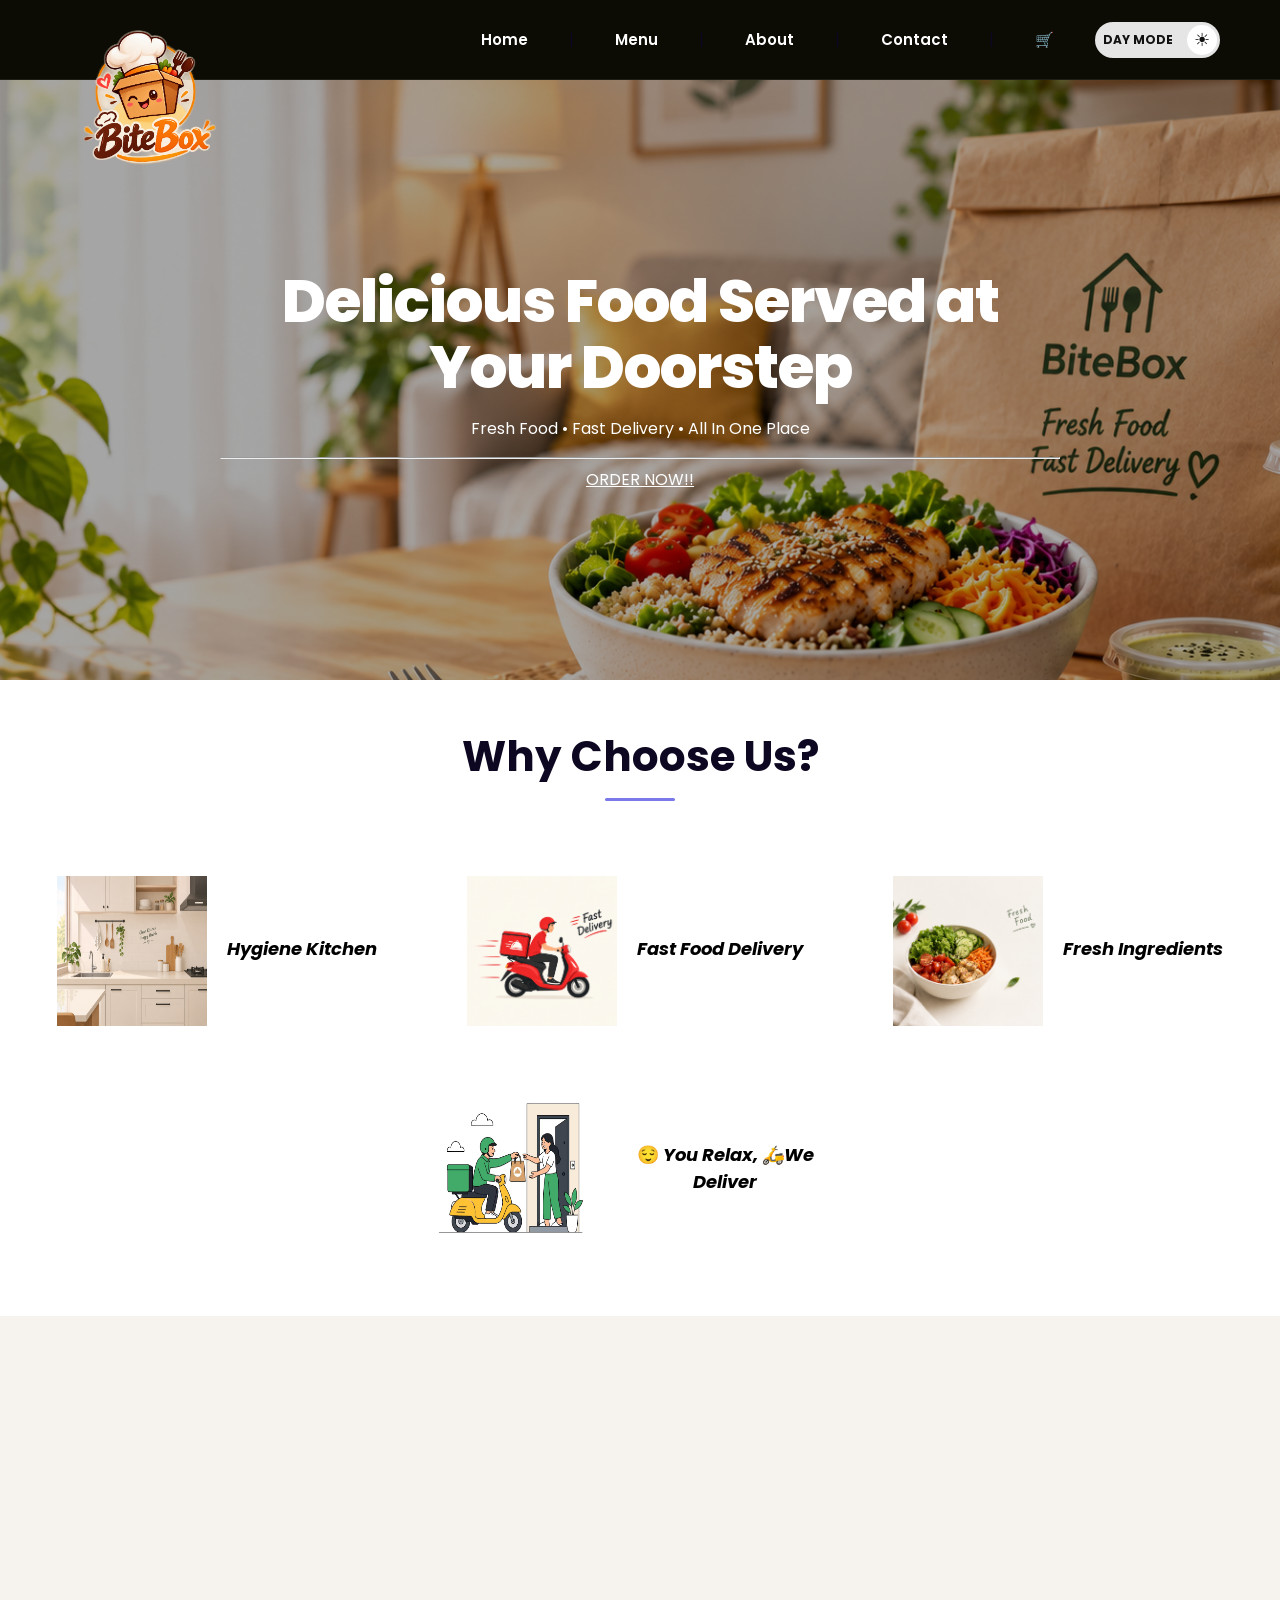
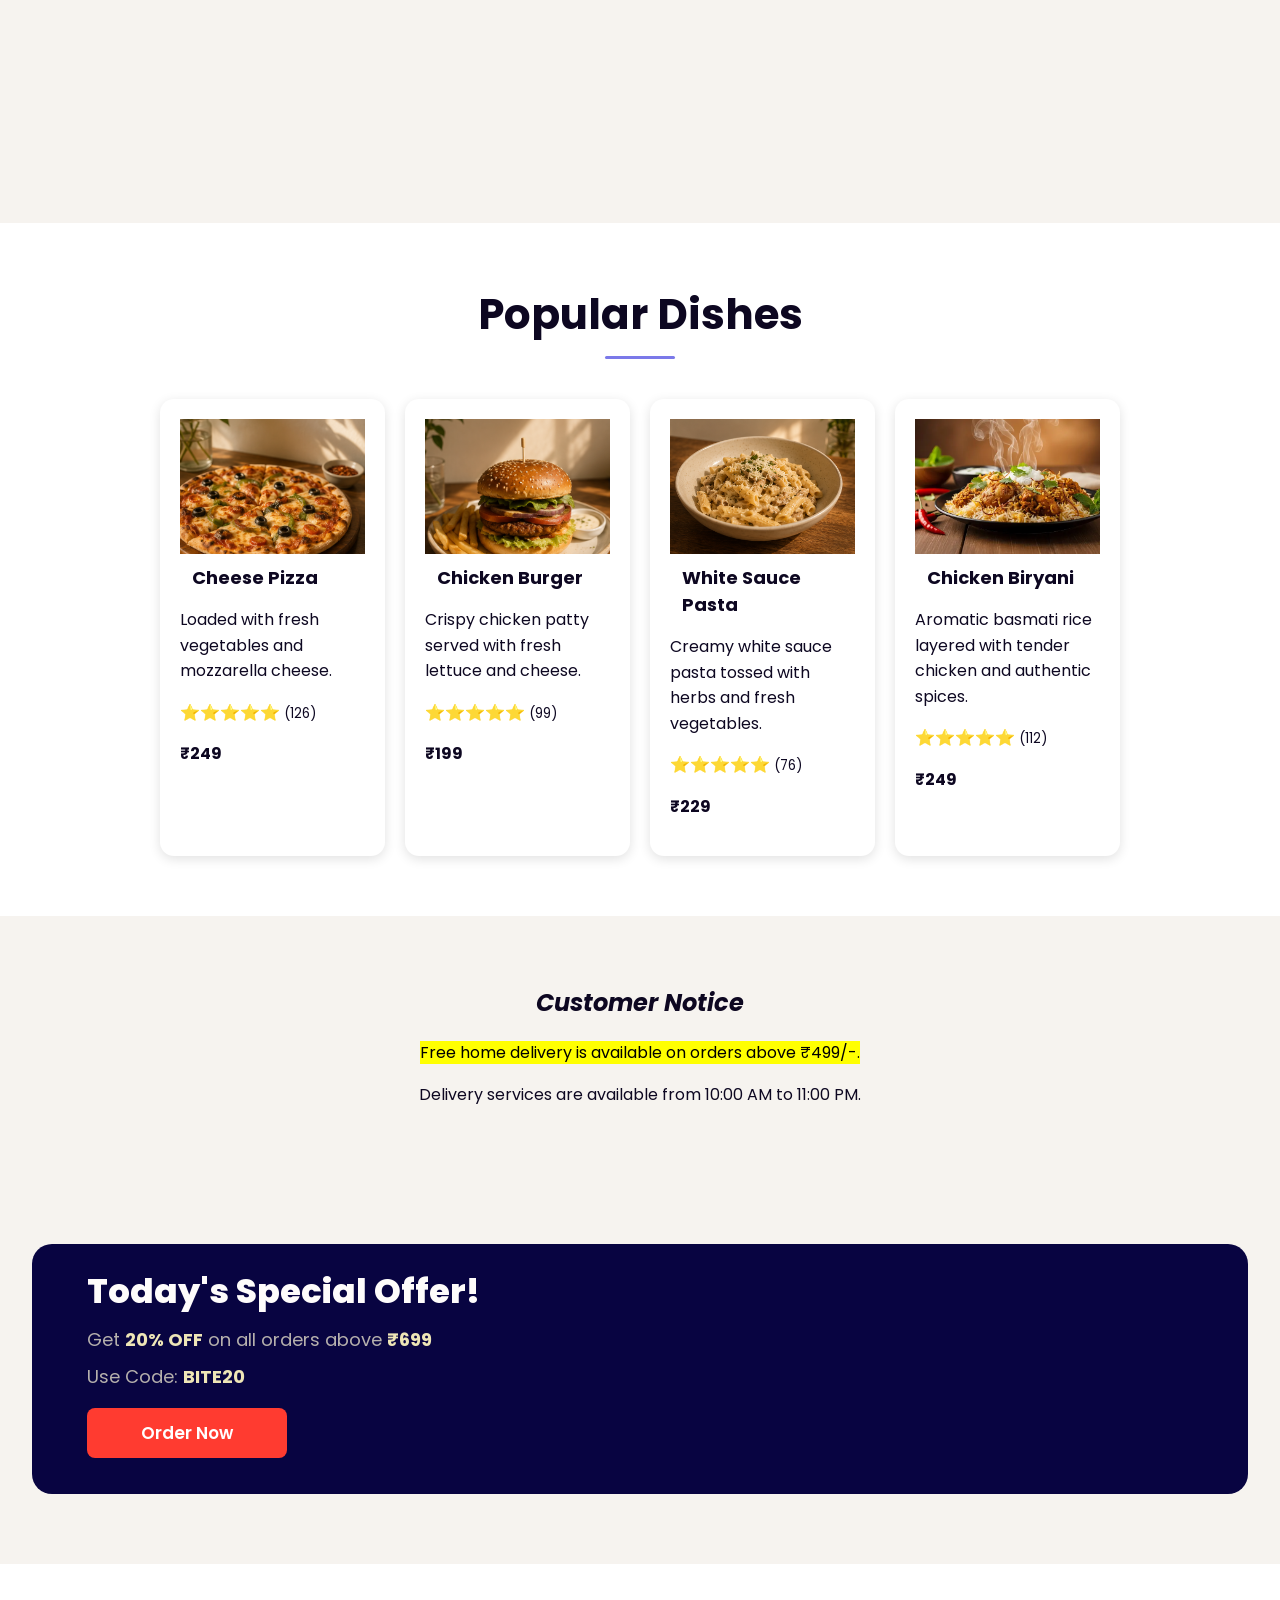
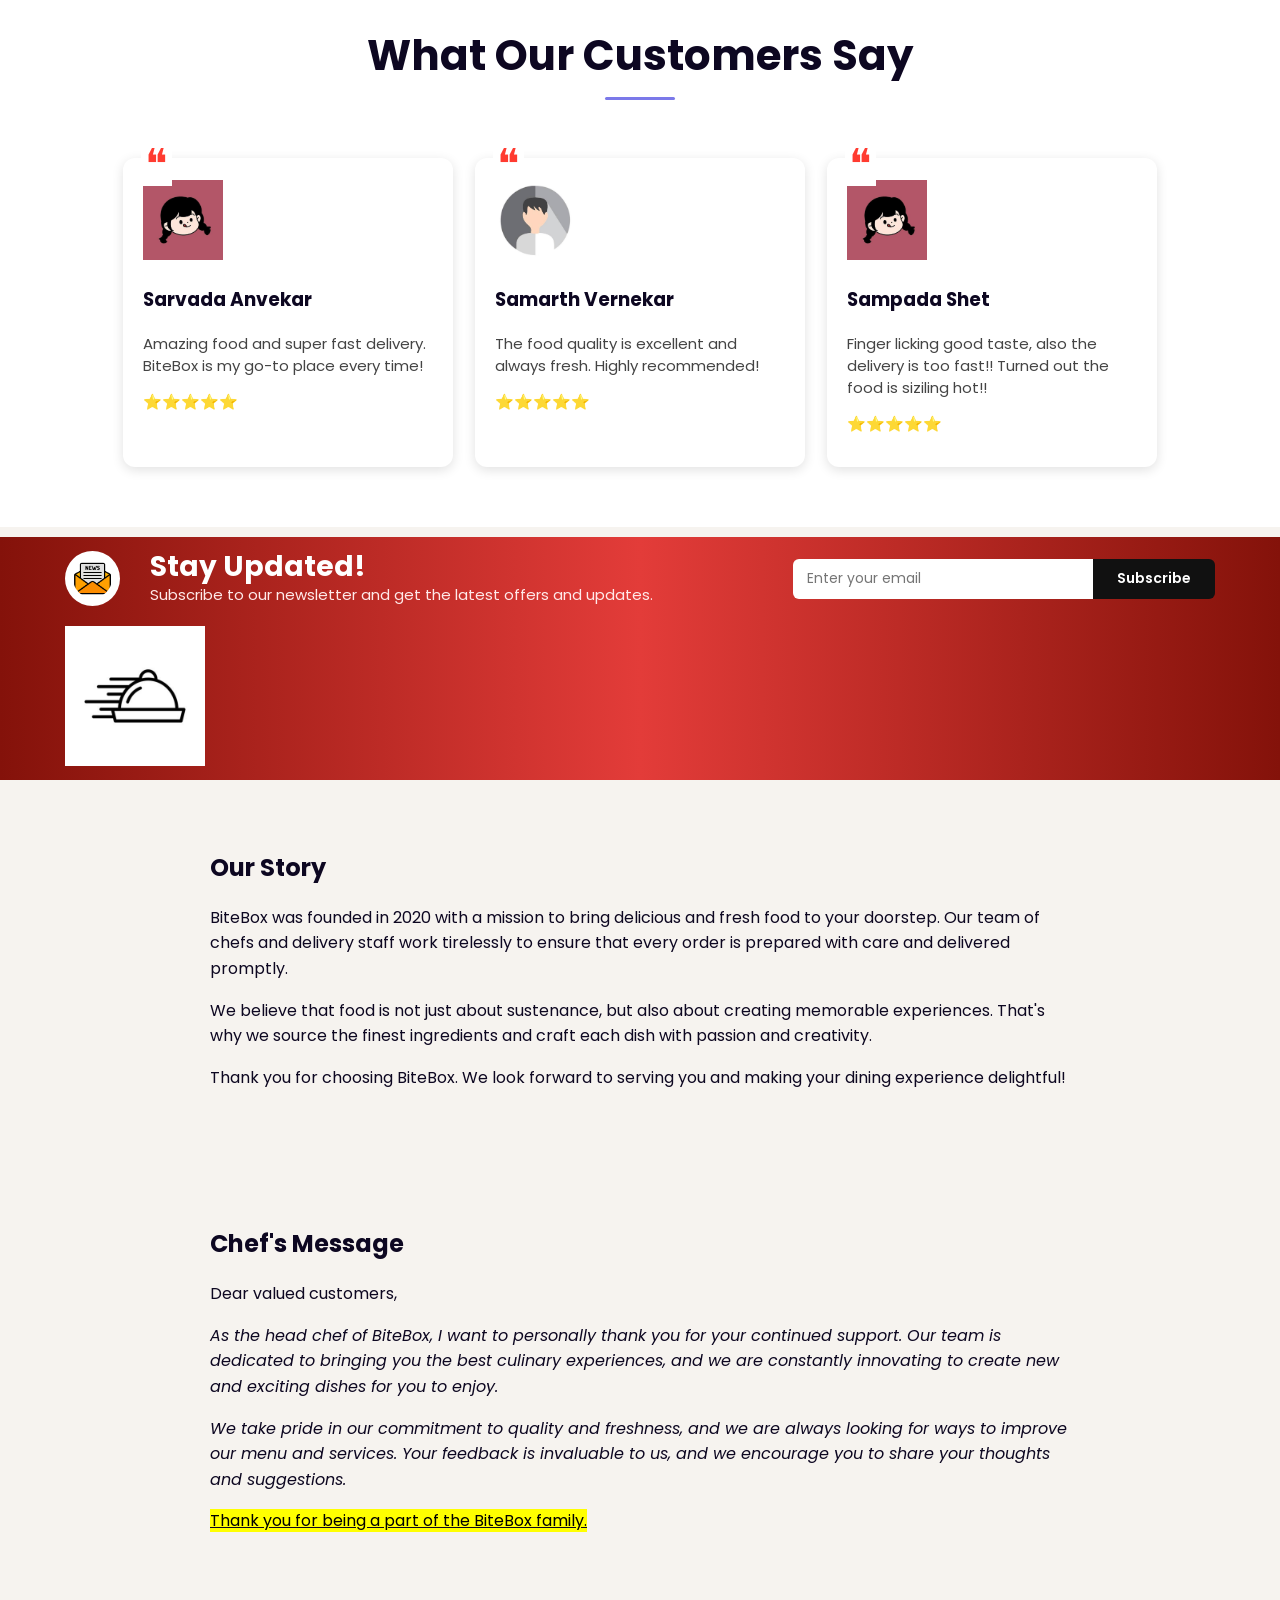
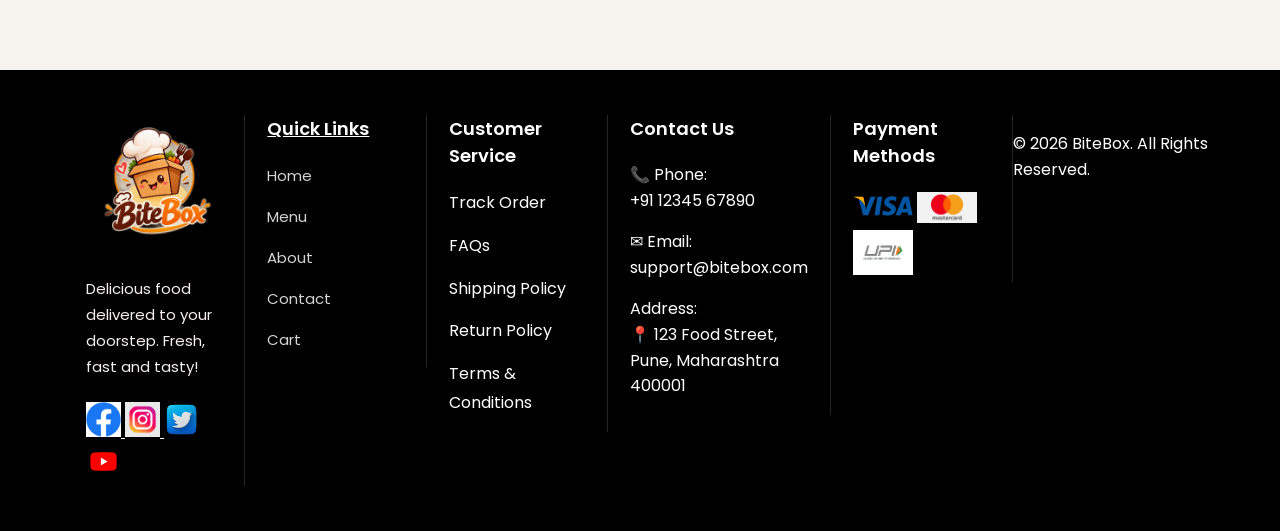
==== commit 8a55e716: "origin" ====
--- a/index.html
+++ b/index.html
@@ -18,7 +18,6 @@
 </head>
 
 <body>
-<body style =  " background-color : rgba(248, 225, 151, 0.938);">
 
     <!-- ================= HEADER ================= -->
 
@@ -37,7 +36,12 @@
             |
             <a href="contact.html">Contact</a>
             |
-            <a href="cart.html">My Cart 🛒</a>
+            <a href="cart.html">🛒</a>
+        
+            <button type="button" id="theme-toggle" class="theme-toggle">
+    <span class="theme-icon">☀</span>
+    <span class="theme-text">DAY MODE</span>
+</button>
         </nav>
 
     </header>
@@ -662,6 +666,6 @@
 
         </div>
     </footer>
-<script src="./file.js"></script>
+ <script src="./file.js" defer></script>
 </body>
 </html>
--- a/style.css
+++ b/style.css
@@ -291,7 +291,6 @@
     margin:70px auto;
     padding:28px 55px;
     background-color:#080441;
-    background-image:url("./assets/images/offer-banner.png");
     background-repeat:no-repeat;
     background-size:100% 100%;
     background-position:center;
@@ -2728,4 +2727,621 @@
     .pay-options{ grid-template-columns:1fr; }
     .steps{ gap:8px; font-size:13px; }
     .steps li:not(:last-child)::after{ width:16px; }
-}+}
+.theme-toggle {
+    width: 125px;
+    height: 36px;
+    border: none;
+    border-radius: 20px;
+    background-color: #e5e5e5;
+    position: relative;
+    padding: 3px;
+    cursor: pointer;
+    display: flex;
+    align-items: center;
+    box-sizing: border-box;
+    overflow: hidden;
+}
+
+.theme-text {
+    position: absolute;
+    left: 8px;
+    right: 38px;
+    font-size: 12px;
+    font-weight: 700;
+    color: #111111;
+    white-space: nowrap;
+    text-align: left;
+    transition: all 0.35s ease-in-out;
+}
+
+.theme-icon {
+    position: absolute;
+    top: 3px;
+    left: 92px;
+    width: 30px;
+    height: 30px;
+    border-radius: 50%;
+    background-color: white;
+        display: flex;
+    align-items: center;
+    justify-content: center;
+    font-size: 18px;
+    color: #111111;
+    transition: transform 0.35s ease-in-out;
+    z-index: 2;
+}
+
+.dark-theme .theme-icon {
+    transform: translateX(-89px);
+}
+
+.dark-theme .theme-text {
+    left: 38px;
+    right: 16px;
+    text-align: right;
+}
+
+.theme-toggle:hover .theme-icon {
+    transform: scale(1.05);
+}
+
+/* Keep smooth movement in Night Mode */
+.dark-theme .theme-toggle:hover .theme-icon {
+    transform: translateX(-89px) scale(1.05);
+}
+
+
+/* =========================================================
+   NIGHT MODE - WHOLE PAGE
+   ========================================================= */
+body.dark-theme {
+    background: #121212;
+    color: #ffffff;
+}
+
+/* =========================================================
+   HEADER
+   ========================================================= */
+body.dark-theme header {
+    background: #000000;
+}
+/* =========================================================
+   HOME PAGE
+   ========================================================= */
+body.dark-theme #features,
+body.dark-theme #popular-dishes,
+body.dark-theme #reviews {
+    background: #121212 !important;
+}
+/* Features */
+
+body.dark-theme #features h2,
+body.dark-theme #features article h3 {
+    color: #ffffff !important;
+}
+
+
+body.dark-theme #features article p {
+    color: #cccccc !important;
+}
+
+
+body.dark-theme #features article {
+    border-right-color: #333333;
+}
+/* Popular Dishes */
+
+body.dark-theme #popular-dishes h2 {
+    color: #ffffff !important;
+}
+
+
+body.dark-theme #popular-dishes article {
+    background: #1e1e1e !important;
+}
+
+
+body.dark-theme #popular-dishes article h3 {
+    color: #ffffff !important;
+}
+
+
+body.dark-theme #popular-dishes .ratings small {
+    color: #bbbbbb !important;
+}
+/* Reviews */
+
+
+body.dark-theme #reviews h2 {
+    color: #ffffff !important;
+}
+
+
+body.dark-theme #reviews article {
+    background: #1e1e1e !important;
+}
+
+
+body.dark-theme #reviews article > p {
+    color: #cccccc !important;
+}
+
+
+body.dark-theme #reviews .customer h3 {
+    color: #ffffff !important;
+}
+
+/* =========================================================
+   MENU PAGE
+   ========================================================= */
+body.dark-theme #categories,
+body.dark-theme #menu-items {
+    background: #121212 !important;
+}
+/* Categories */
+
+
+body.dark-theme #categories h2,
+body.dark-theme #categories article h3 {
+    color: #ffffff !important;
+}
+
+
+body.dark-theme #categories article img {
+    background: #1e1e1e;
+    border-color: #333333;
+}
+
+
+body.dark-theme #menu-items h2{
+    color: white;
+}
+
+/* Menu Cards */
+body.dark-theme #menu-items article {
+    background: #1e1e1e !important;
+    border-color: #333333 !important;
+}
+
+
+body.dark-theme #menu-items article h3 {
+    color: #ffffff !important;
+}
+
+
+body.dark-theme #menu-items .rating small {
+    color: #bbbbbb !important;
+}
+
+
+body.dark-theme #menu-items .price {
+    color: #ffffff !important;
+}
+
+/* Add To Cart */
+
+body.dark-theme #menu-items article button {
+    background: #1e1e1e;
+    color: #ff6b00;
+    border-color: #ff6b00;
+}
+
+/* =========================================================
+   ABOUT PAGE
+   ========================================================= */
+body.dark-theme #story,
+body.dark-theme #mission-vision,
+body.dark-theme #chefs,
+body.dark-theme #statistics {
+    background: #121212 !important;
+}
+/* Our Story */
+
+
+body.dark-theme .story-content h2 {
+    color: #ffffff !important;
+}
+
+
+body.dark-theme .story-content p {
+    color: #cccccc !important;
+}
+
+
+body.dark-theme .story-features h4 {
+    color: #ffffff !important;
+}
+
+
+body.dark-theme .story-features article p {
+    color: #bbbbbb !important;
+}
+
+
+body.dark-theme .feature-icon {
+    background: #2a211f !important;
+}
+/* Mission & Vision */
+
+
+body.dark-theme #mission-vision > h2 {
+    color: #ffffff !important;
+}
+
+
+body.dark-theme #mission-vision article {
+    background: #1e1e1e !important;
+    border-color: #3a3a3a !important;
+}
+
+
+body.dark-theme #mission-vision article h3 {
+    color: #ffffff !important;
+}
+
+
+body.dark-theme #mission-vision article p {
+    color: #cccccc !important;
+}
+
+
+body.dark-theme #mission-vision article img {
+    background: #2a211f !important;
+}
+/* Chefs */
+
+
+body.dark-theme #chefs > h2 {
+    color: #ffffff !important;
+}
+
+
+body.dark-theme #chefs article {
+    background: #1e1e1e !important;
+}
+
+
+body.dark-theme #chefs article h3 {
+    color: #ffffff !important;
+}
+
+
+body.dark-theme #chefs article p {
+    color: #cccccc !important;
+}
+/* Statistics */
+
+
+body.dark-theme #statistics > h2 {
+    color: #ffffff !important;
+}
+
+/* =========================================================
+   CONTACT PAGE
+   ========================================================= */
+
+
+body.dark-theme #contact-info,
+body.dark-theme #contact-details,
+body.dark-theme #google-map {
+    background: #121212 !important;
+}
+
+/* Contact Heading */
+
+
+body.dark-theme #contact-info .section-title h2 {
+    color: #ffffff !important;
+}
+
+
+/* Contact Cards */
+
+
+body.dark-theme .contact-container article {
+    background: #1e1e1e !important;
+    color: #ffffff;
+}
+
+
+body.dark-theme .contact-container article h3 {
+    color: #ffffff !important;
+}
+
+
+body.dark-theme .contact-container article p {
+    color: #cccccc !important;
+}
+
+/* Contact Details */
+
+
+body.dark-theme #contact-details {
+    background: #1b1816 !important;
+}
+
+/* Business Hours */
+
+
+body.dark-theme .business-card h2 {
+    color: #ffffff !important;
+}
+
+
+body.dark-theme .business-card td {
+    color: #cccccc !important;
+}
+
+
+body.dark-theme .business-card td:last-child {
+    color: #ffffff !important;
+}
+
+/* Event Card */
+
+
+body.dark-theme .event-card {
+    background: #24201e !important;
+    border-color: #3a3a3a !important;
+}
+
+
+body.dark-theme .event-card h3 {
+    color: #ffffff !important;
+}
+
+
+body.dark-theme .event-card p {
+    color: #cccccc !important;
+}
+
+/* Contact Form */
+
+
+body.dark-theme .right-column h2 {
+    color: #ffffff !important;
+}
+
+
+body.dark-theme .form-row input,
+body.dark-theme #contact-details textarea {
+    background: #1e1e1e !important;
+    color: #ffffff !important;
+    border-color: #444444 !important;
+}
+
+
+body.dark-theme .form-row input::placeholder,
+body.dark-theme #contact-details textarea::placeholder {
+    color: #999999 !important;
+}
+
+
+/* Google Map */
+
+
+body.dark-theme #google-map .section-title h2 {
+    color: #ffffff !important;
+}
+
+
+body.dark-theme #google-map .section-title p {
+    color: #cccccc !important;
+}
+
+
+/* =========================================================
+   CART PAGE
+   ========================================================= */
+
+
+body.dark-theme #cart-details {
+    background: #121212 !important;
+}
+
+/* Shopping Cart */
+
+
+body.dark-theme #shopping-cart {
+    background: #1e1e1e !important;
+    border-color: #333333 !important;
+}
+
+
+body.dark-theme #shopping-cart thead {
+    background: #2a211c !important;
+}
+
+
+body.dark-theme #shopping-cart th {
+    color: #ffffff !important;
+}
+
+
+body.dark-theme #shopping-cart td {
+    border-top-color: #333333 !important;
+}
+
+
+body.dark-theme .cart-item h3 {
+    color: #ffffff !important;
+}
+
+
+body.dark-theme .cart-item p {
+    color: #bbbbbb !important;
+}
+
+/* Quantity Box */
+
+
+body.dark-theme .quantity-box {
+    background: #1e1e1e !important;
+    border-color: #444444 !important;
+}
+
+
+body.dark-theme .quantity-box button {
+    background: #1e1e1e !important;
+    color: #ffffff !important;
+}
+
+
+body.dark-theme .quantity-box span {
+    color: #ffffff !important;
+}
+
+/* Cart Hover */
+
+body.dark-theme #shopping-cart tbody tr:hover {
+    background: #252525 !important;
+}
+
+/* Order Summary */
+
+body.dark-theme #order-summary {
+    background: #1e1e1e !important;
+    border-color: #333333 !important;
+}
+
+
+body.dark-theme #order-summary h2,
+body.dark-theme #order-summary h3 {
+    color: #ffffff !important;
+}
+
+
+body.dark-theme #order-summary p {
+    color: #cccccc !important;
+}
+
+
+body.dark-theme #order-summary hr {
+    border-top-color: #444444 !important;
+}
+/* Cart Actions */
+
+body.dark-theme #cart-actions a {
+    background: #1e1e1e !important;
+    color: #ffffff !important;
+    border-color: #444444 !important;
+}
+.theme-loading .theme-icon,
+.theme-loading .theme-text {
+    transition: none !important;
+}
+
+/* =====================================
+   BITEBOX - GLOBAL NIGHT MODE
+   ===================================== */
+
+body.dark-theme {
+    background-color: #121212 !important;
+    color: #f1f1f1 !important;
+    transition: background-color 0.3s ease, color 0.3s ease;
+}
+
+/* Main page sections */
+body.dark-theme main,
+body.dark-theme main > section:not(.hero):not(#offer):not(.newsletter),
+body.dark-theme .story,
+body.dark-theme .chef-message,
+body.dark-theme #features,
+body.dark-theme #popular-dishes,
+body.dark-theme #reviews,
+body.dark-theme #categories,
+body.dark-theme #menu-items,
+body.dark-theme #cart-hero,
+body.dark-theme #shopping-cart,
+body.dark-theme #cart-container {
+    background-color: #121212 !important;
+    color: #f1f1f1 !important;
+}
+
+/* Headings and normal text */
+body.dark-theme h1,
+body.dark-theme h2,
+body.dark-theme h3,
+body.dark-theme h4,
+body.dark-theme p,
+body.dark-theme li,
+body.dark-theme label {
+    color: #f1f1f1;
+}
+
+/* Cards */
+body.dark-theme .food-card,
+body.dark-theme .feature-card,
+body.dark-theme .review-card,
+body.dark-theme #popular-dishes article,
+body.dark-theme #reviews article,
+body.dark-theme .contact-container article,
+body.dark-theme #mission-vision article {
+    background-color: #1e1e1e !important;
+    color: #f1f1f1 !important;
+    border-color: #383838;
+}
+
+/* Tables */
+body.dark-theme table {
+    background-color: #1e1e1e !important;
+    color: #f1f1f1 !important;
+}
+
+body.dark-theme td {
+    background-color: #1e1e1e !important;
+    color: #f1f1f1 !important;
+    border-color: #383838 !important;
+}
+
+body.dark-theme th {
+    background-color: #302653 !important;
+    color: #ffffff !important;
+}
+
+body.dark-theme tr:hover td {
+    background-color: #292929 !important;
+}
+
+/* Forms and search */
+body.dark-theme input,
+body.dark-theme textarea,
+body.dark-theme select {
+    background-color: #252525 !important;
+    color: #ffffff !important;
+    border-color: #555555 !important;
+}
+
+body.dark-theme input::placeholder,
+body.dark-theme textarea::placeholder {
+    color: #bbbbbb !important;
+}
+
+/* Header and footer */
+body.dark-theme header {
+    background-color: #080808 !important;
+}
+
+body.dark-theme footer {
+    background-color: #080808 !important;
+    color: #f1f1f1 !important;
+}
+
+/* Theme button */
+body.dark-theme .theme-toggle {
+    background-color: #333333;
+}
+
+body.dark-theme .theme-toggle .theme-text {
+    color: #ffffff;
+}
+
+/* Smooth theme changes */
+body,
+body section,
+body article,
+body aside,
+body table {
+    transition: background-color 0.3s ease, color 0.3s ease;
+}
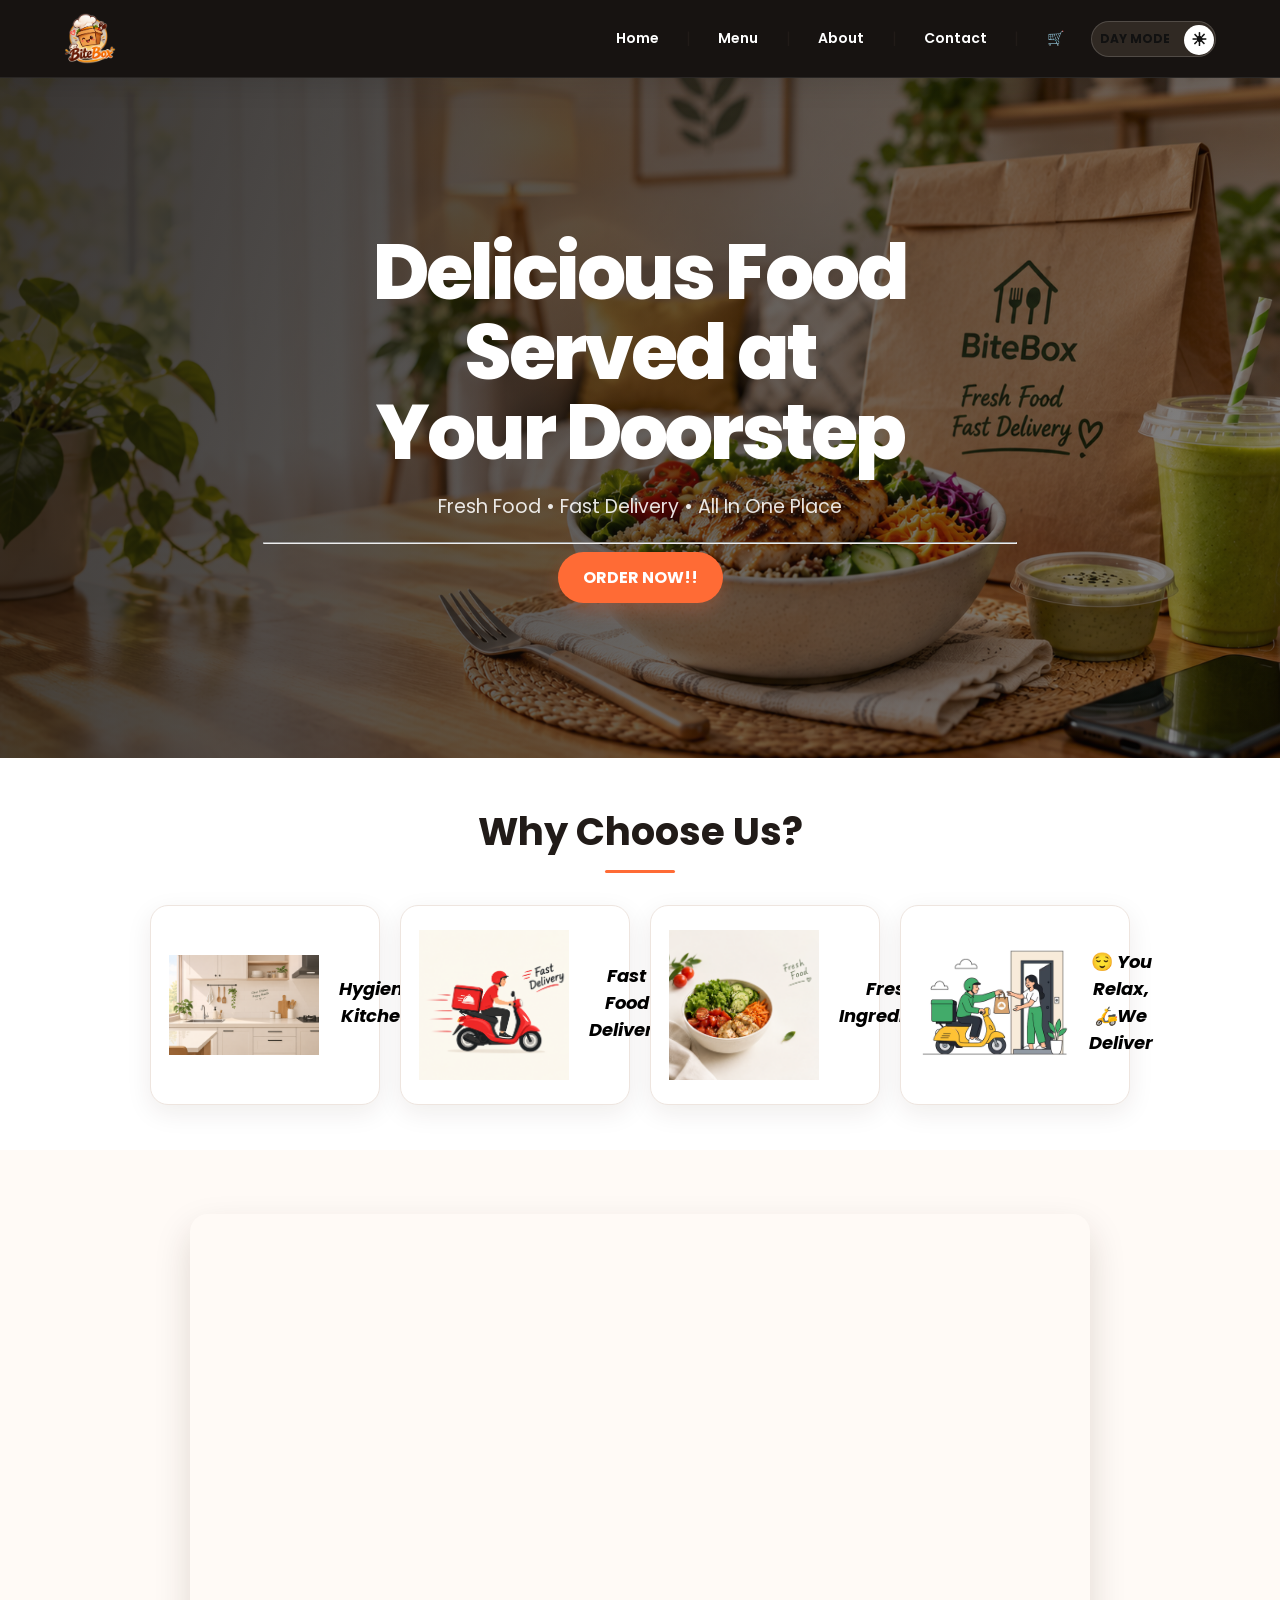
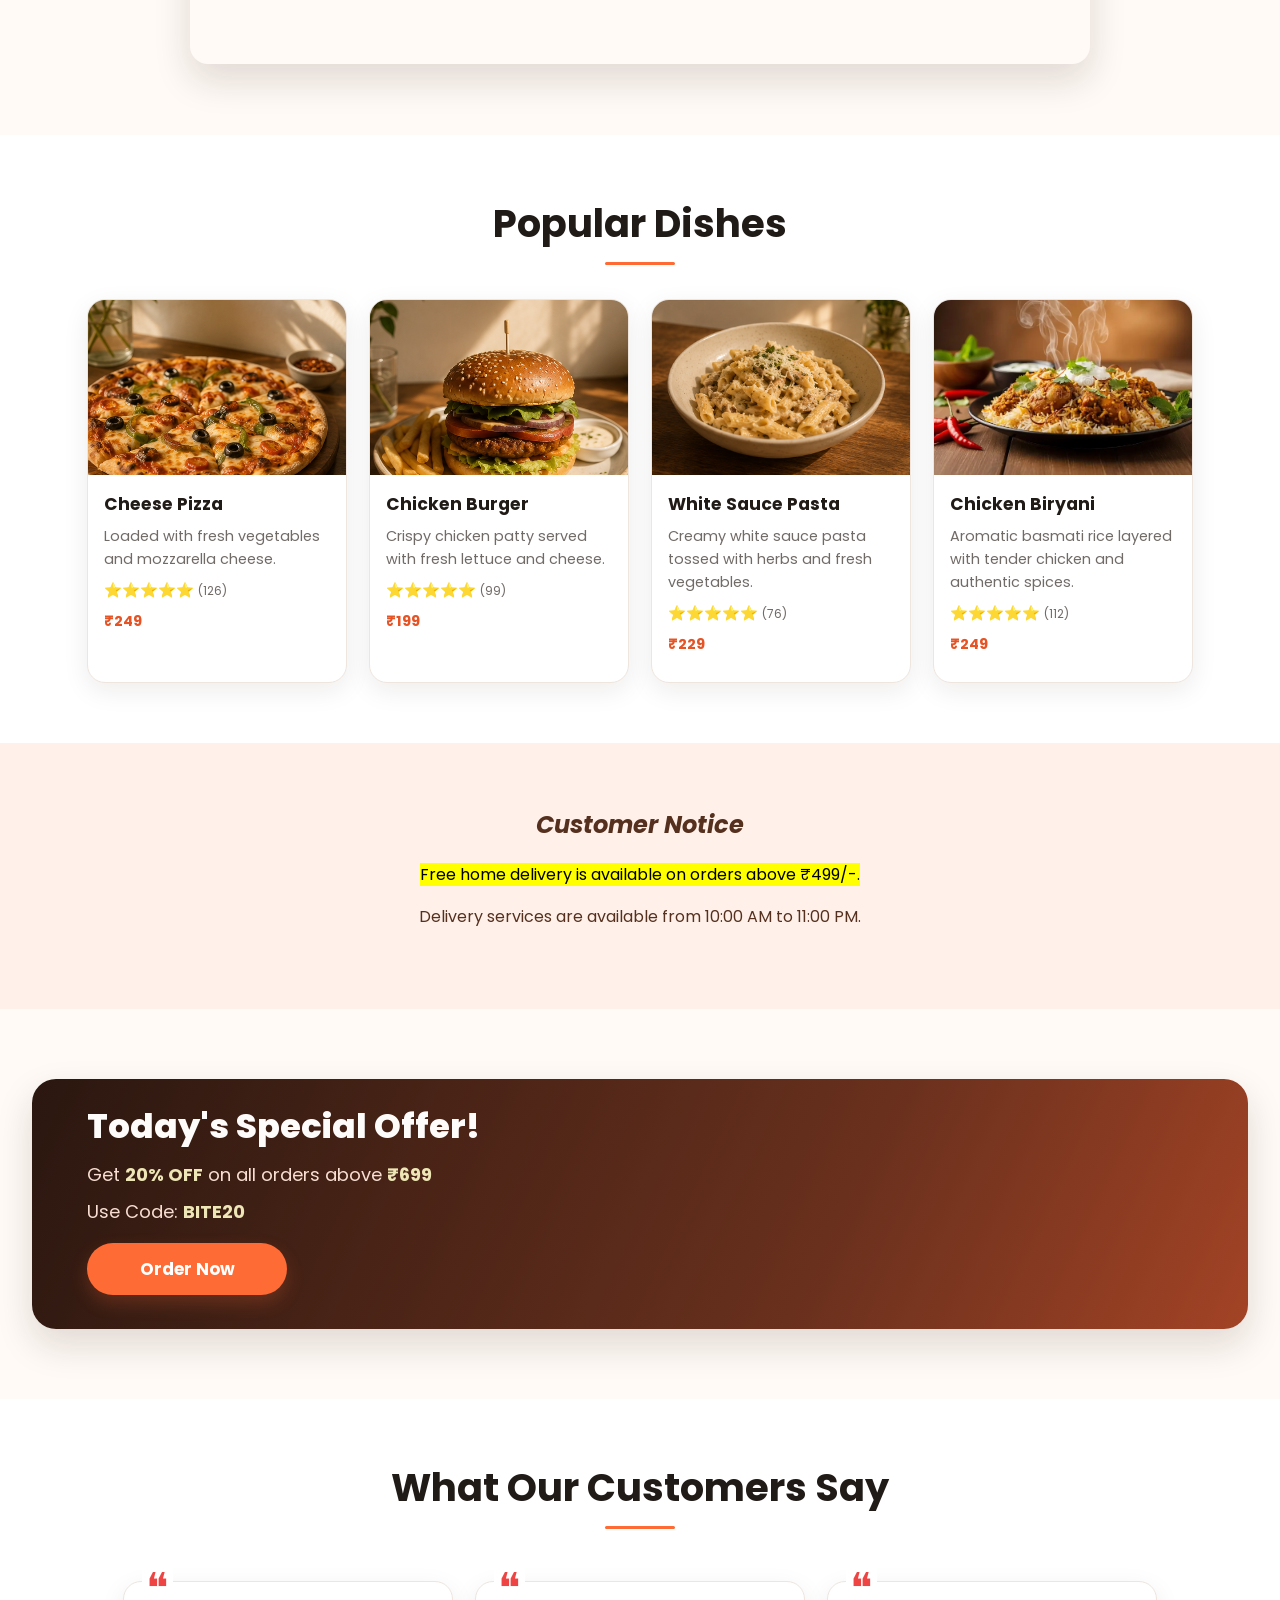
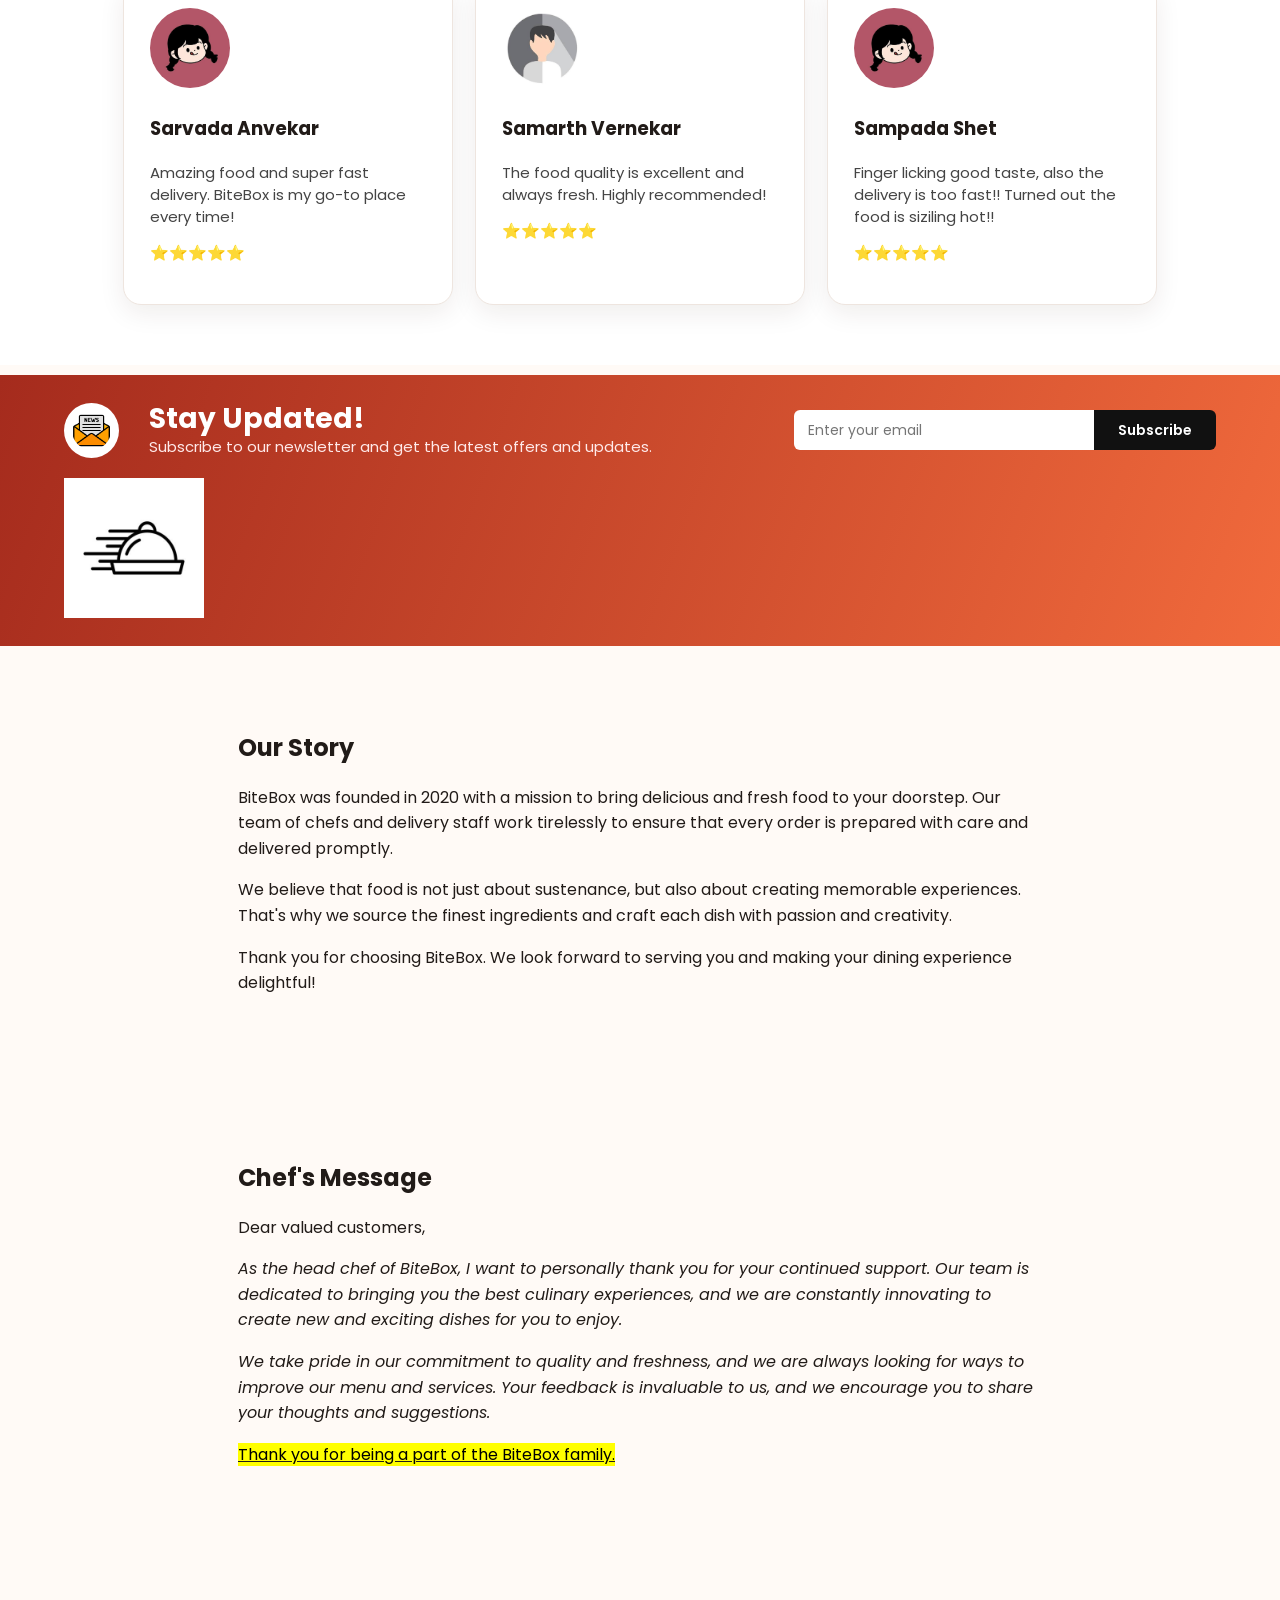
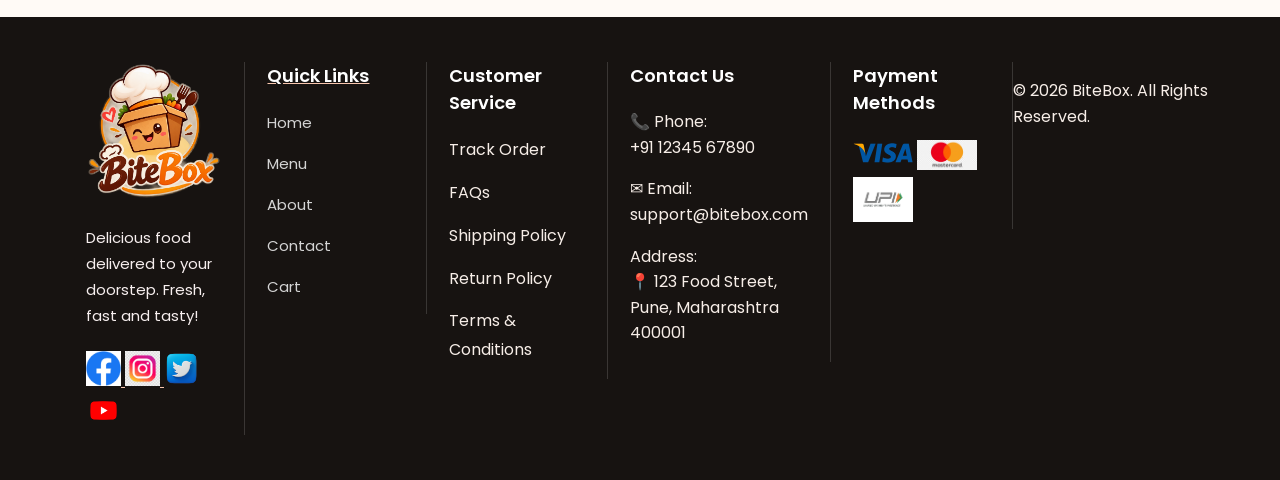
==== commit 28ec5aea: "new" ====
--- a/index.html
+++ b/index.html
@@ -24,8 +24,10 @@
     <header>
 
         <div class="logo">
-            <img src="./assets/images/logo.png" alt="BiteBox Logo" width="180">
-        </div>
+    <img
+        src="./assets/images/logo.png"
+        alt="BiteBox Logo">
+</div>
 
         <nav>
             <a href="index.html">Home</a>
--- a/style.css
+++ b/style.css
@@ -1411,23 +1411,25 @@
    ========================================================= */
 #shopping-cart{
     max-width:665px;
-    margin:50px auto;
-    border:1px solid #eeeeee;
+    margin:10px auto;
+    border:1px solid #827a7a;
     border-radius:12px;
     overflow:hidden;
-    background:#ffffff;
+    background:#b18282;
     padding:0;
 }
 
 #shopping-cart table{
     width:100%;
+    margin: 0;
+    padding: 0;
     border:none;
     border-collapse:collapse;
     table-layout:fixed;
 }
 
 #shopping-cart th{
-    background:#fff4ec;
+    background:#312f2d;
     font-weight:500;
     font-size:16px;
     padding:18px 8px;
@@ -1523,7 +1525,7 @@
     background:#ffffff;
     border:1px solid var(--line);
     border-radius:var(--r-card);
-    padding:24px;
+    padding: 28px;
 }
 
 #order-summary h2{
@@ -2651,13 +2653,13 @@
 }
 
 /* Search container: keeps input and button on one row */
-.search-container {
+.menu-search {
     display: flex;
     align-items: center;
     width: 450px;
     max-width: 100%;
     height: 60px;
-    margin: 30px auto;
+    margin: 0;
 }
 
 /* Search input */
@@ -2791,6 +2793,38 @@
     transform: translateX(-89px) scale(1.05);
 }
 
+.menu-items article {
+    position: relative;
+}
+
+#menu-items article .menu-actions {
+    position: absolute;
+    right: 20px;
+    bottom: 68px;
+    display: flex;
+    align-items: left;
+    gap: 12px;
+    margin: 0;
+}
+#menu-items article .menu-actions button {
+    width: auto;
+    height: auto;
+    margin: 0;
+    padding: 0;
+    border: none;
+    background: transparent;
+    border-radius: 0;
+    cursor: pointer;
+}
+#menu-items article .menu-actions button img {
+    width: 22px;
+    height: 22px;
+    object-fit: contain;
+}
+
+#menu-items article .menu-actions button:hover {
+    background: transparent;
+}
 
 /* =========================================================
    NIGHT MODE - WHOLE PAGE
@@ -3272,15 +3306,17 @@
 
 /* Cards */
 body.dark-theme .food-card,
+body.dark-theme .menu-modal-content,
 body.dark-theme .feature-card,
 body.dark-theme .review-card,
 body.dark-theme #popular-dishes article,
 body.dark-theme #reviews article,
 body.dark-theme .contact-container article,
+body.dark-theme #menu-container article,
 body.dark-theme #mission-vision article {
-    background-color: #1e1e1e !important;
+    background-color: #2c2207 !important;
     color: #f1f1f1 !important;
-    border-color: #383838;
+    border-color: #605e5e;
 }
 
 /* Tables */
@@ -3345,3 +3381,552 @@
 body table {
     transition: background-color 0.3s ease, color 0.3s ease;
 }
+
+.menu-controls {
+    display: flex;
+    align-items: center;
+    justify-content: center;
+    gap: 10px;  
+    width: 100%;
+    margin: 30px auto;
+}
+
+ #add-menu-btn {
+    width: 150px;
+    height: 44px;
+    padding: 0 15px;
+    background-color: #ff3b30;
+    color: white;
+    border: none;
+    border-radius: 8px;
+    font-size: 12px;
+    font-weight: 600;
+    cursor: pointer;
+    transition: 0.3s ease;
+}
+
+#add-menu-btn:hover {
+    background-color: #e62e25;
+    transform: translateY(-2px);
+}
+/* =========================================================
+   ADD MENU ITEM MODAL
+========================================================= */
+
+
+/* Modal Background */
+.menu-modal {
+    display: none;
+    position: fixed;
+    inset: 0;
+
+
+    width: 100%;
+    height: 100%;
+
+
+    background: rgba(0, 0, 0, 0.55);
+
+
+    justify-content: center;
+    align-items: center;
+
+
+    z-index: 2000;
+}
+
+
+/* Show Modal */
+.menu-modal.show {
+    display: flex;
+}
+
+
+#menu-items > .menu-modal {
+    display: none;
+}
+
+
+#menu-items > .menu-modal.show {
+    display: flex;
+}
+
+
+/* =========================================================
+   MODAL BOX
+========================================================= */
+
+
+.menu-modal-content {
+    width: 90%;
+    max-width: 450px;
+    max-height:85vh;
+    overflow-y:auto;
+    background: #f8f7f7;
+
+
+    border-radius: 12px;
+
+    padding:24px;
+    padding: 28px 26px 24px;
+
+
+    box-sizing: border-box;
+
+
+    box-shadow: 0 10px 35px rgba(0, 0, 0, 0.25);
+
+
+    position: relative;
+}
+
+
+/* Food menu container */
+#menu-container {
+    display: grid;
+    grid-template-columns: repeat(auto-fit, minmax(250px, 1fr));
+    gap: 25px;
+    padding: 25px;
+}
+
+/* Individual food card */
+#menu-container article {
+    width: 100%;
+    max-width: 300px;
+    overflow: hidden;
+    background: #fafaf9;
+    border-radius: 15px;
+    box-shadow: 0 4px 15px rgba(0, 0, 0, 0.12);
+    box-sizing: border-box;
+}
+
+/* Food image size */
+#menu-container article img {
+    display: block;
+    width: 100%;
+    height: 200px;
+    object-fit: cover;
+    border-radius: 15px 15px 0 0;
+}
+
+/* Food name */
+#menu-container article h3 {
+    padding: 0 15px;
+    margin: 15px 0 10px;
+}
+
+/* Rating and price */
+#menu-container article p {
+    padding: 0 15px;
+    margin: 10px 0;
+}
+
+/* Add to Cart button */
+#menu-container article button {
+    margin: 10px 15px 15px;
+}
+
+/* =========================================================
+   MODAL HEADER
+========================================================= */
+
+
+#menu-items .modal-header h2 {
+    margin: 0;
+    padding: 0;
+    font-size: 34px;
+    font-weight: 700;
+    color:red;
+    text-align: left;
+}
+
+
+
+
+/* =========================================================
+   FORM
+========================================================= */
+
+
+#menu-form {
+    width: 100%;
+    padding: 10px;
+}
+
+
+
+
+/* Form Row */
+
+
+#menu-form .form-row {
+    display: flex;
+
+
+    gap: 25px;
+
+
+    margin-bottom: 10px;
+}
+
+
+
+
+/* Form Group */
+
+
+#menu-form .form-group {
+    flex: 1;
+
+
+    min-width: 0;
+}
+
+
+
+
+/* Labels */
+
+
+#menu-form .form-group label {
+    display: block;
+
+
+    margin-bottom: 10px;
+    margin-top: 20px;
+
+
+    font-size: 12px;
+    font-weight: 600;
+    text-align: left;
+
+
+    color: #333333;
+}
+
+
+
+
+/* =========================================================
+   INPUTS
+========================================================= */
+
+
+#menu-form input {
+    width: 100%;
+    height: 40px;
+
+
+    padding: 8px 11px;
+
+
+    box-sizing: border-box;
+
+
+    border: 1px solid #d2d2d2;
+    border-radius: 6px;
+
+
+    outline: none;
+
+
+    background: #ffffff;
+    color: #333333;
+
+
+    font-family: "Poppins", sans-serif;
+    font-size: 12px;
+}
+
+
+
+
+/* Input Placeholder */
+
+
+#menu-form input::placeholder {
+    color: #888888;
+}
+
+
+
+
+/* Input Focus */
+
+
+#menu-form input:focus {
+    border-color: #ff3b30;
+
+
+    box-shadow: 0 0 4px rgba(255, 59, 48, 0.2);
+}
+
+
+
+
+/* =========================================================
+   RATING FIELD
+========================================================= */
+
+
+#menu-form input[name="rating"] {
+    color: #666666;
+}
+
+
+
+
+/* =========================================================
+   FORM ACTION BUTTONS
+========================================================= */
+
+
+.form-actions {
+    display: flex;
+
+
+    justify-content: flex-end;
+    align-items: center;
+
+
+    gap: 10px;
+
+
+    margin-top: 30px;
+}
+
+
+
+
+/* Both Buttons */
+
+
+.form-actions button {
+    height: 38px;
+
+
+    padding: 0 18px;
+
+
+    border-radius: 6px;
+
+
+    font-family: "Poppins", sans-serif;
+
+
+    font-size: 12px;
+    font-weight: 600;
+
+
+    cursor: pointer;
+
+
+    transition: 0.2s ease;
+}
+
+
+
+
+/* =========================================================
+   CANCEL BUTTON
+========================================================= */
+
+
+#cancel-menu-form {
+    background: #ffffff;
+
+
+    color: #333333;
+
+
+    border: 1px solid #cccccc;
+}
+
+
+#cancel-menu-form:hover {
+    background: #f5f5f5;
+}
+
+
+
+
+/* =========================================================
+   ADD MENU ITEM BUTTON
+========================================================= */
+
+
+#menu-form button[type="submit"] {
+    background: #ff3b30;
+
+
+    color: #ffffff;
+
+
+    border: 1px solid #ff3b30;
+}
+
+
+#menu-form button[type="submit"]:hover {
+    background: #e53935;
+
+
+    border-color: #e53935;
+}
+
+:root {
+  --brand: #ff6b35;
+  --brand-dark: #e65325;
+  --red: #ef4444;
+  --gold: #f5b301;
+  --ink: #211b18;
+  --muted: #716b67;
+  --line: #eee5df;
+  --page: #fffaf6;
+  --card: #ffffff;
+  --r-card: 18px;
+  --r-btn: 10px;
+  --shadow: 0 8px 26px rgba(48, 27, 14, .08);
+  --shadow-hover: 0 16px 36px rgba(48, 27, 14, .15);
+}
+
+html { scroll-behavior: smooth; }
+body { background: var(--page); color: var(--ink); }
+header {
+  min-height: 78px; height: auto; padding: 12px clamp(18px, 5vw, 72px);
+  background: #171311; box-shadow: 0 8px 24px rgba(0,0,0,.10);
+}
+header .logo { display:flex; align-items:center; width:auto; height:auto; flex-shrink:0; }
+header .logo img, .logo img { max-width: 170px; max-height: 52px; object-fit:contain; }
+header nav { gap: clamp(4px, 1.2vw, 18px); flex-wrap:wrap; justify-content:flex-end; }
+header nav p { margin:0; display:flex; align-items:center; gap: clamp(4px, 1.1vw, 16px); }
+header nav a { padding: 9px 12px; border-radius: 9px; font-size: 14px; transition: background .2s ease, color .2s ease; }
+header nav a:hover, header nav a:focus-visible { background: rgba(255,107,53,.14); color:#ff9a73; }
+.theme-toggle { display:inline-flex; align-items:center; justify-content:center; gap:8px; padding:10px 13px; color:#fff; background:#302923; border:1px solid rgba(255,255,255,.16); border-radius:999px; font-size:12px; font-weight:700; }
+.theme-toggle:hover { background:var(--brand); }
+section, aside { padding: clamp(36px, 5vw, 72px) clamp(16px, 4vw, 48px); }
+.hero { min-height: min(680px, 82vh); background-attachment:scroll; position:relative; isolation:isolate; }
+.hero::before { content:""; position:absolute; inset:0; background:linear-gradient(110deg,rgba(15,10,7,.72),rgba(15,10,7,.18)); z-index:-1; }
+.hero-content { max-width:850px; padding:clamp(22px,4vw,48px); }
+.hero-content h1 { font-size:clamp(2.4rem,6vw,5.2rem); line-height:1.04; letter-spacing:-.04em; text-wrap:balance; }
+.hero-content p { color:rgba(255,255,255,.88); font-size:clamp(1rem,1.8vw,1.2rem); }
+.hero-content a, .offer-content a, .primary-button, .primary-btn {
+  display:inline-flex; align-items:center; justify-content:center; gap:8px;
+  background:var(--brand); color:#fff; border:0; border-radius:999px;
+  padding:13px 25px; font-weight:700; text-decoration:none;
+  box-shadow:0 8px 18px rgba(255,107,53,.22); transition:transform .2s ease,background .2s ease,box-shadow .2s ease;
+}
+.hero-content a:hover, .offer-content a:hover, .primary-button:hover, .primary-btn:hover { background:var(--brand-dark); transform:translateY(-2px); box-shadow:0 12px 24px rgba(255,107,53,.28); }
+#features, #popular-dishes, #reviews, #categories, #menu-items { background:var(--card); }
+#features, .features { display:flex; flex-wrap:wrap; align-items:stretch; justify-content:center; gap:20px; }
+#features > h2, .features > h2 { width:100%; text-align:center; margin:0 0 12px; font-size:clamp(1.8rem,3vw,2.7rem); }
+.feature-card { width:min(100%,230px); margin:0; padding:24px 18px; border:1px solid var(--line); border-radius:var(--r-card); background:#fff; box-shadow:var(--shadow); text-align:center; transition:transform .25s ease,box-shadow .25s ease; }
+.feature-card:hover { transform:translateY(-5px); box-shadow:var(--shadow-hover); }
+.feature-card img { width:100px; height:100px; object-fit:contain; }
+.feature-card h3 { margin:14px 0 0; font-size:1rem; }
+.featured-video video { width:min(100%,900px); max-height:460px; object-fit:cover; border-radius:var(--r-card); box-shadow:var(--shadow-hover); }
+#popular-dishes, .popular-dishes { display:flex; flex-wrap:wrap; justify-content:center; gap:22px; }
+#popular-dishes > h2, .popular-dishes > h2 { width:100%; text-align:center; font-size:clamp(1.8rem,3vw,2.7rem); margin:0 0 12px; }
+.food-card, #popular-dishes article { width:min(100%,260px); min-height:0; margin:0; padding:0 0 18px; background:var(--card); border:1px solid var(--line); border-radius:var(--r-card); overflow:hidden; box-shadow:var(--shadow); text-align:left; transition:transform .25s ease,box-shadow .25s ease; }
+.food-card:hover, #popular-dishes article:hover { transform:translateY(-6px); box-shadow:var(--shadow-hover); }
+.food-card > img, #popular-dishes article > img { display:block; width:100%; height:175px; object-fit:cover; }
+.food-card h3, #popular-dishes article h3 { margin:16px 16px 6px; font-size:1.08rem; }
+.food-card p { margin:8px 16px; color:var(--muted); font-size:.9rem; }
+.food-card strong, #popular-dishes .price { color:var(--brand-dark); }
+.customer-notice { margin:0; background:#fff1e9; color:#56301f; }
+.customer-notice h2 { margin-top:0; }
+#offer { background:linear-gradient(115deg,#2a1710,#69301d 65%,#a34325); color:#fff; border-radius:24px; box-shadow:var(--shadow-hover); }
+#offer p { color:#f9dfd3; }
+#offer .offer-content { width:min(100%,580px); }
+#reviews { display:flex; flex-wrap:wrap; justify-content:center; gap:22px; }
+#reviews > h2 { width:100%; text-align:center; font-size:clamp(1.8rem,3vw,2.7rem); }
+.review-card, #reviews article { width:min(100%,330px); margin:0; padding:26px; background:#fff; border:1px solid var(--line); border-radius:var(--r-card); box-shadow:var(--shadow); }
+.review-card img { border-radius:50%; object-fit:cover; }
+#newsletter { padding:28px clamp(18px,5vw,72px); background:linear-gradient(110deg,#a52b1d,#f16a3c); }
+#categories > div { gap:30px; }
+#categories article img { width:112px; height:112px; }
+#menu-items > div { gap:22px; }
+#menu-items article { width:min(100%,260px); margin:0; border:1px solid var(--line); border-radius:var(--r-card); box-shadow:var(--shadow); }
+#menu-items article img { height:175px; }
+#menu-items article button, .add-to-cart { background:#fff5ef; color:var(--brand-dark); border:1px solid #ffd5c4; border-radius:999px; padding:11px 14px; font-weight:700; }
+#menu-items article button:hover, .add-to-cart:hover { background:var(--brand); color:#fff; border-color:var(--brand); }
+#menu-items article button img { width:22px; height:22px; }
+#story > article { flex-wrap:wrap; gap:clamp(24px,5vw,60px); }
+#story > article > img { width:min(100%,480px); }
+.story-content { width:min(100%,520px); }
+footer { background:#171311; color:#f7eee8; }
+footer h3 { color:#fff; }
+footer a { color:#f7c5ad; }
+footer a:hover { color:#fff; }
+
+/* Menu page controls */
+#menu-hero { text-align:center; background:linear-gradient(135deg,#fff0e7,#fffaf6); padding:clamp(48px,7vw,90px) 20px; }
+#menu-hero h1 { max-width:900px; margin:0 auto 16px; font-size:clamp(2.2rem,5vw,4rem); line-height:1.08; letter-spacing:-.04em; }
+#menu-hero p { max-width:720px; margin:0 auto; color:#716b67; font-size:1.05rem; }
+.menu-toolbar { width:min(100%,1000px); margin:0 auto 28px; display:flex; flex-wrap:wrap; justify-content:center; gap:12px; }
+.menu-search { width:min(100%,420px); min-height:48px; padding:12px 16px; border:1px solid #e6d9d0; border-radius:999px; background:#fff; font:inherit; }
+.menu-search-button { padding:12px 22px; border-radius:999px; color:#fff; background:var(--brand); font-weight:700; }
+.menu-search-button:hover { background:var(--brand-dark); }
+.menu-empty { width:100%; padding:30px; color:var(--muted); text-align:center; }
+#restaurant-info { text-align:center; background:#fff3eb; color:#573322; padding:28px 16px; }
+#restaurant-info h2 { margin-top:0; }
+#restaurant-info p { margin:0; }
+
+/* Dark theme polish */
+body.dark-theme { --page:#151311; --card:#201d1a; --ink:#f8f1ec; --muted:#c1b5ad; --line:#39312b; background:#151311 !important; color:#f8f1ec !important; }
+body.dark-theme main, body.dark-theme main > section:not(.hero):not(#offer):not(.newsletter), body.dark-theme #features, body.dark-theme #popular-dishes, body.dark-theme #reviews, body.dark-theme #categories, body.dark-theme #menu-items, body.dark-theme #story, body.dark-theme #restaurant-info { background:#151311 !important; color:#f8f1ec !important; }
+body.dark-theme .feature-card, body.dark-theme .food-card, body.dark-theme #popular-dishes article, body.dark-theme #reviews article, body.dark-theme #menu-items article, body.dark-theme .review-card { background:#211d19 !important; color:#f8f1ec !important; border-color:#3a3029 !important; }
+body.dark-theme .food-card p, body.dark-theme #menu-hero p, body.dark-theme .story-content p { color:#d0c4bc !important; }
+body.dark-theme #menu-hero, body.dark-theme .customer-notice { background:#241a15 !important; color:#f8f1ec !important; }
+body.dark-theme .menu-search { background:#211d19; color:#fff; border-color:#51433a; }
+body.dark-theme #restaurant-info { background:#211d19 !important; color:#f8f1ec !important; }
+
+@media (max-width: 900px) {
+  header { align-items:center; gap:12px; padding:12px 20px; }
+  header nav { gap:4px; }
+  header nav a { padding:8px; font-size:13px; }
+  #story { padding:50px 22px; }
+  #story > article { flex-direction:column; }
+  #story > article > img, .story-content { width:min(100%,650px); }
+}
+@media (max-width: 640px) {
+  header { position:relative; flex-direction:column; padding:14px 12px; }
+  header nav, header nav p { justify-content:center; flex-wrap:wrap; }
+  header nav a { font-size:12px; padding:7px; }
+  .theme-toggle { padding:8px 10px; font-size:11px; }
+  .hero { min-height:520px; }
+  .hero-content { padding:22px 12px; }
+  section, aside { padding:38px 16px; }
+  #popular-dishes, #reviews, #menu-items { padding-left:14px; padding-right:14px; }
+  .food-card, #popular-dishes article, #menu-items article { width:min(100%,360px); }
+  #offer { width:calc(100% - 28px); height:auto; margin:28px auto; padding:28px 22px; }
+  .offer-content { width:100%; }
+  .offer-content h2 { font-size:clamp(1.7rem,7vw,2.3rem); }
+  #newsletter { padding:24px 18px; }
+  .newsletter-content { gap:12px; }
+  .newsletter-form { width:100%; }
+  .newsletter-form input { min-width:0; width:100%; }
+  .newsletter-form button { padding:0 14px; }
+  #categories h2 span { display:none; }
+  #features article { max-width:100%; }
+}
+@media (prefers-reduced-motion: reduce) {
+  html { scroll-behavior:auto; }
+  *, *::before, *::after { animation-duration:.01ms !important; animation-iteration-count:1 !important; transition-duration:.01ms !important; }
+}
+
+
+.eyebrow { margin:0 auto 14px !important; color:var(--brand) !important; font-size:.78rem !important; font-weight:800; letter-spacing:.18em; }
+#menu-items > h2 { width:100%; text-align:center; margin:0 0 24px; font-size:clamp(1.8rem,3vw,2.7rem); }
+#menu-items .menu-grid { display:grid; grid-template-columns:repeat(auto-fit,minmax(min(100%,230px),260px)); justify-content:center; align-items:stretch; gap:22px; width:100%; }
+#menu-items .menu-grid article { width:100%; margin:0; display:flex; flex-direction:column; }
+#menu-items .menu-grid article .price { margin-top:auto; }
+#menu-items .menu-grid article .add-to-cart { margin-top:0; }
+.cart-count-badge { display:inline-flex; align-items:center; justify-content:center; min-width:20px; height:20px; margin-left:5px; padding:0 5px; border-radius:999px; background:var(--brand); color:#fff; font-size:11px; font-weight:800; vertical-align:middle; }
+.cart-count-badge[hidden] { display:none; }
+.bitebox-status { position:fixed; z-index:5000; right:20px; bottom:20px; max-width:min(90vw,360px); padding:13px 18px; border-radius:14px; background:#201a16; color:#fff; box-shadow:0 12px 35px rgba(0,0,0,.22); opacity:0; transform:translateY(10px); pointer-events:none; transition:opacity .2s ease,transform .2s ease; }
+.bitebox-status.visible { opacity:1; transform:translateY(0); }
+.bitebox-menu-footer { display:flex; flex-wrap:wrap; align-items:center; justify-content:space-between; gap:12px; padding:24px clamp(18px,5vw,72px); background:#171311; color:#f7eee8; }
+.bitebox-menu-footer p { margin:0; }
+.bitebox-menu-footer a { color:#ffb596; text-decoration:none; font-weight:600; }
+#menu-items article[hidden], #menu-container article[hidden], #menuBody tr[hidden], .menu-card[hidden] { display:none !important; }
+body.dark-theme .bitebox-status { background:#f8eee7; color:#211b18; }
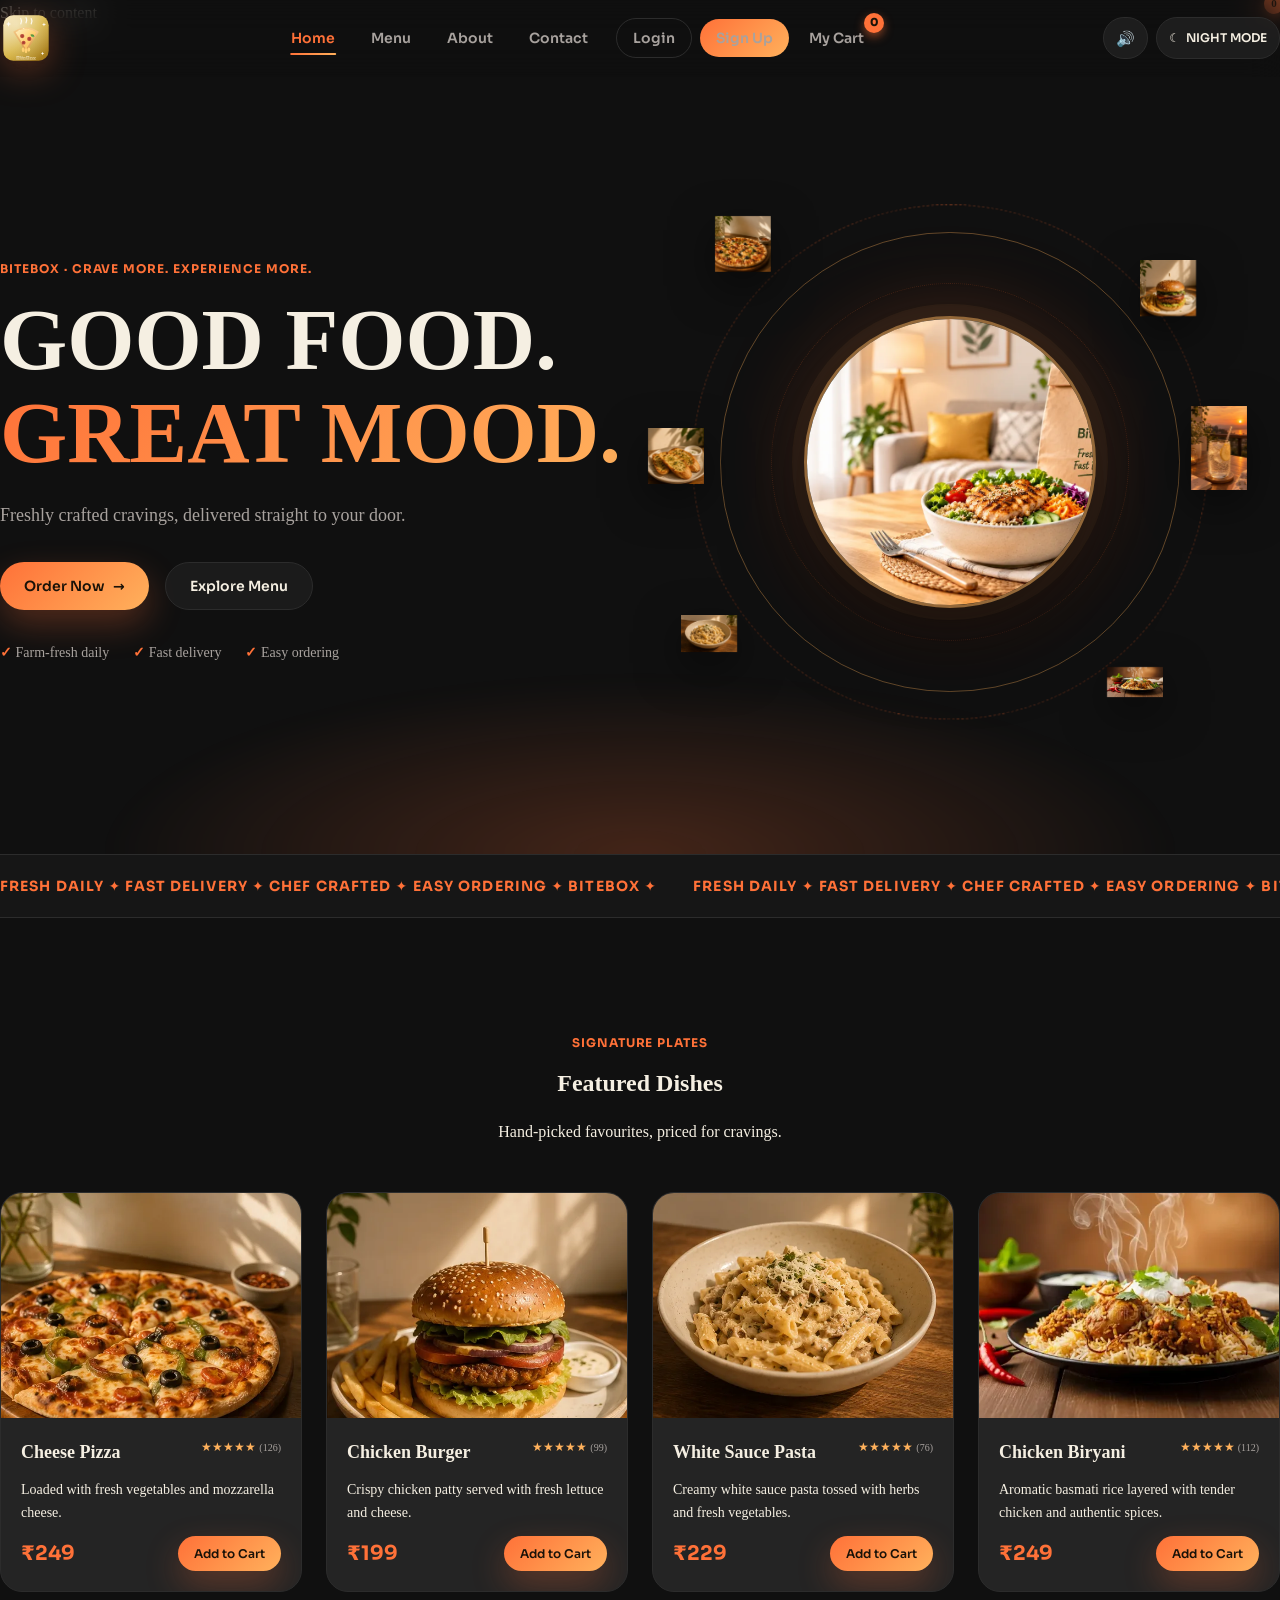
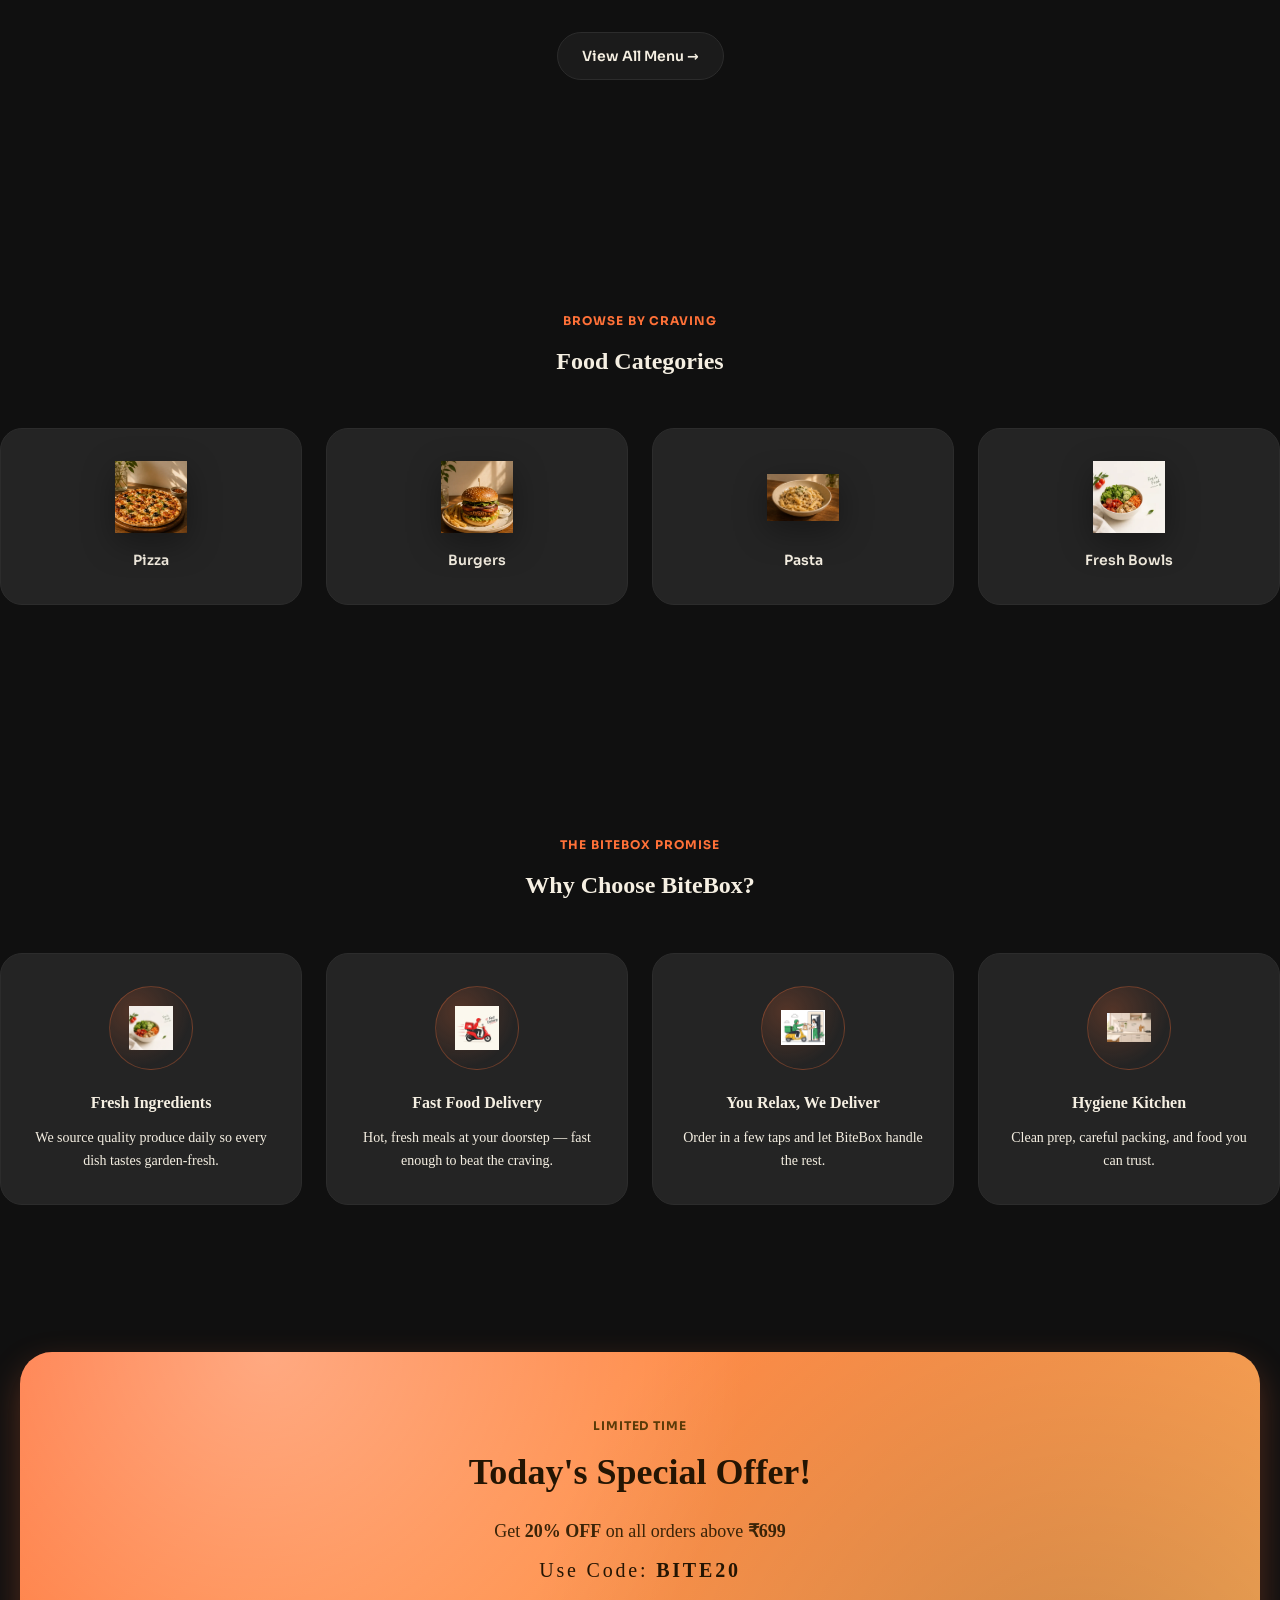
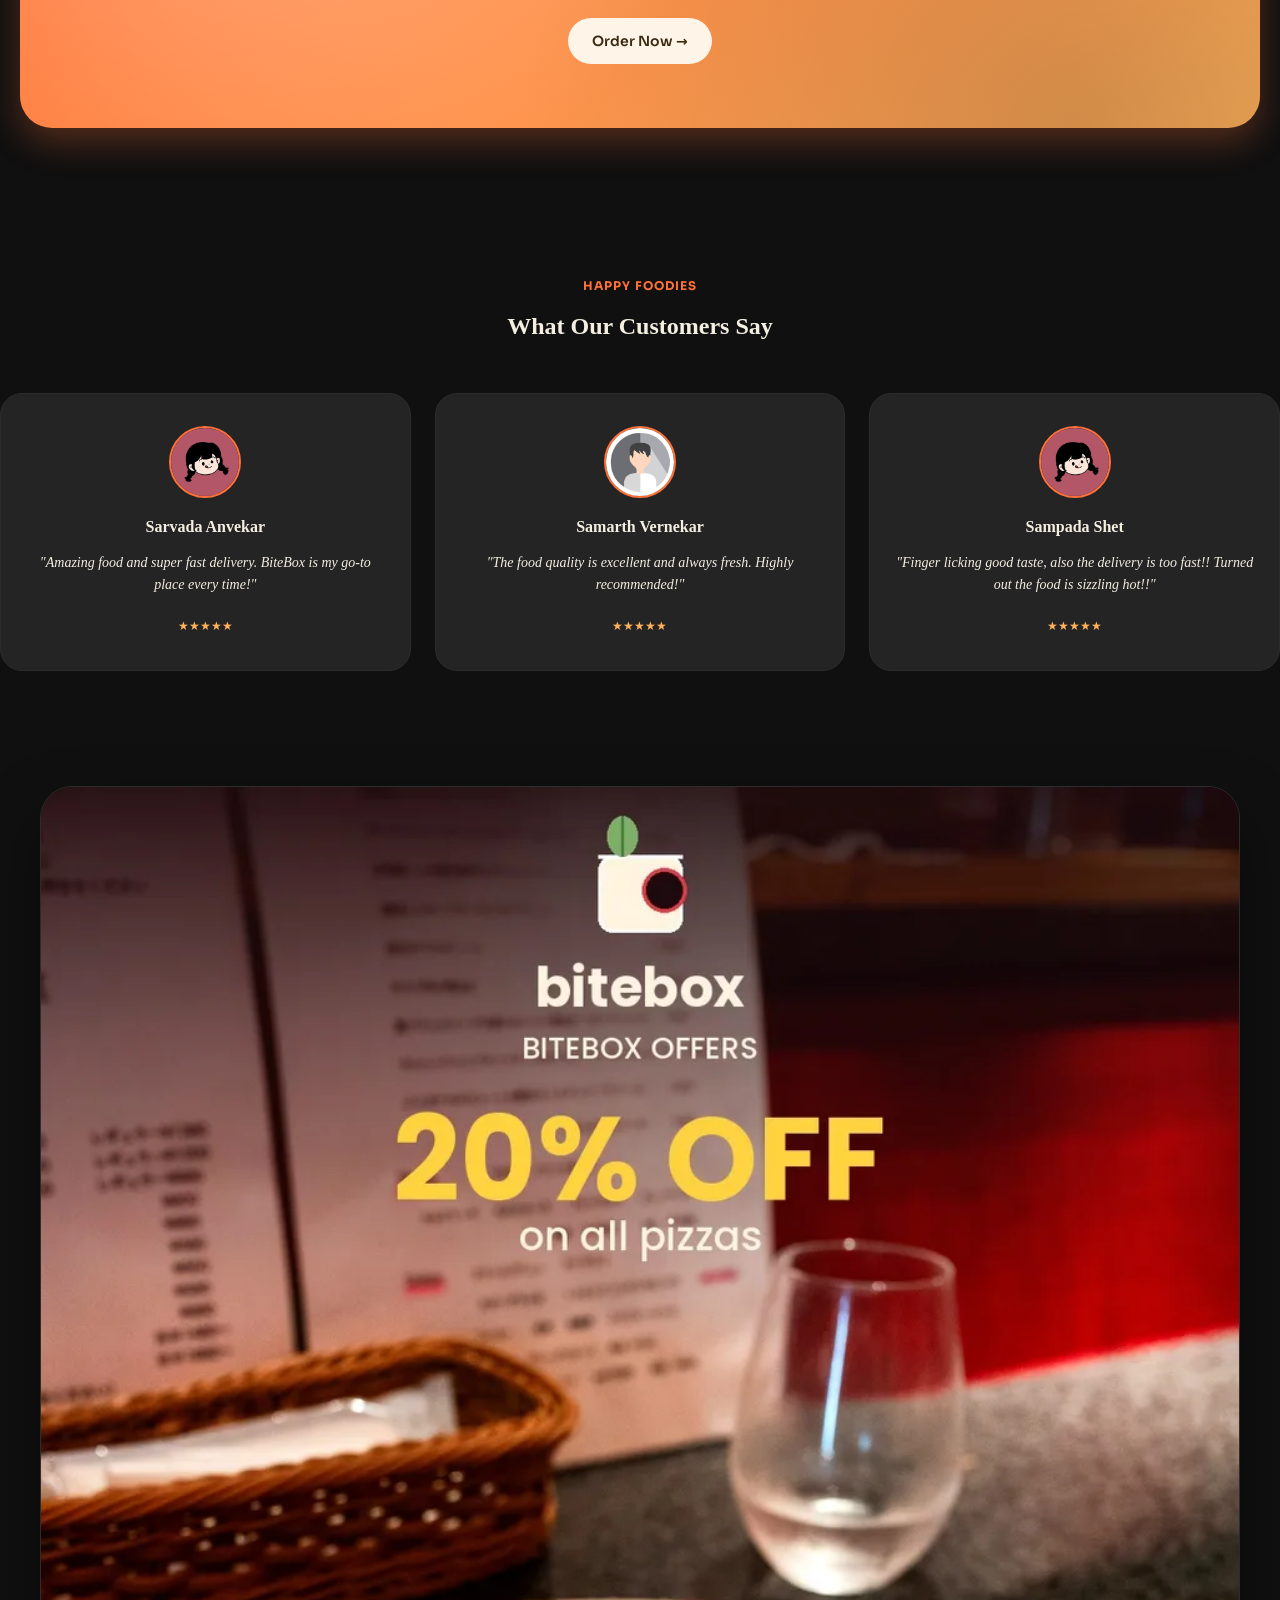
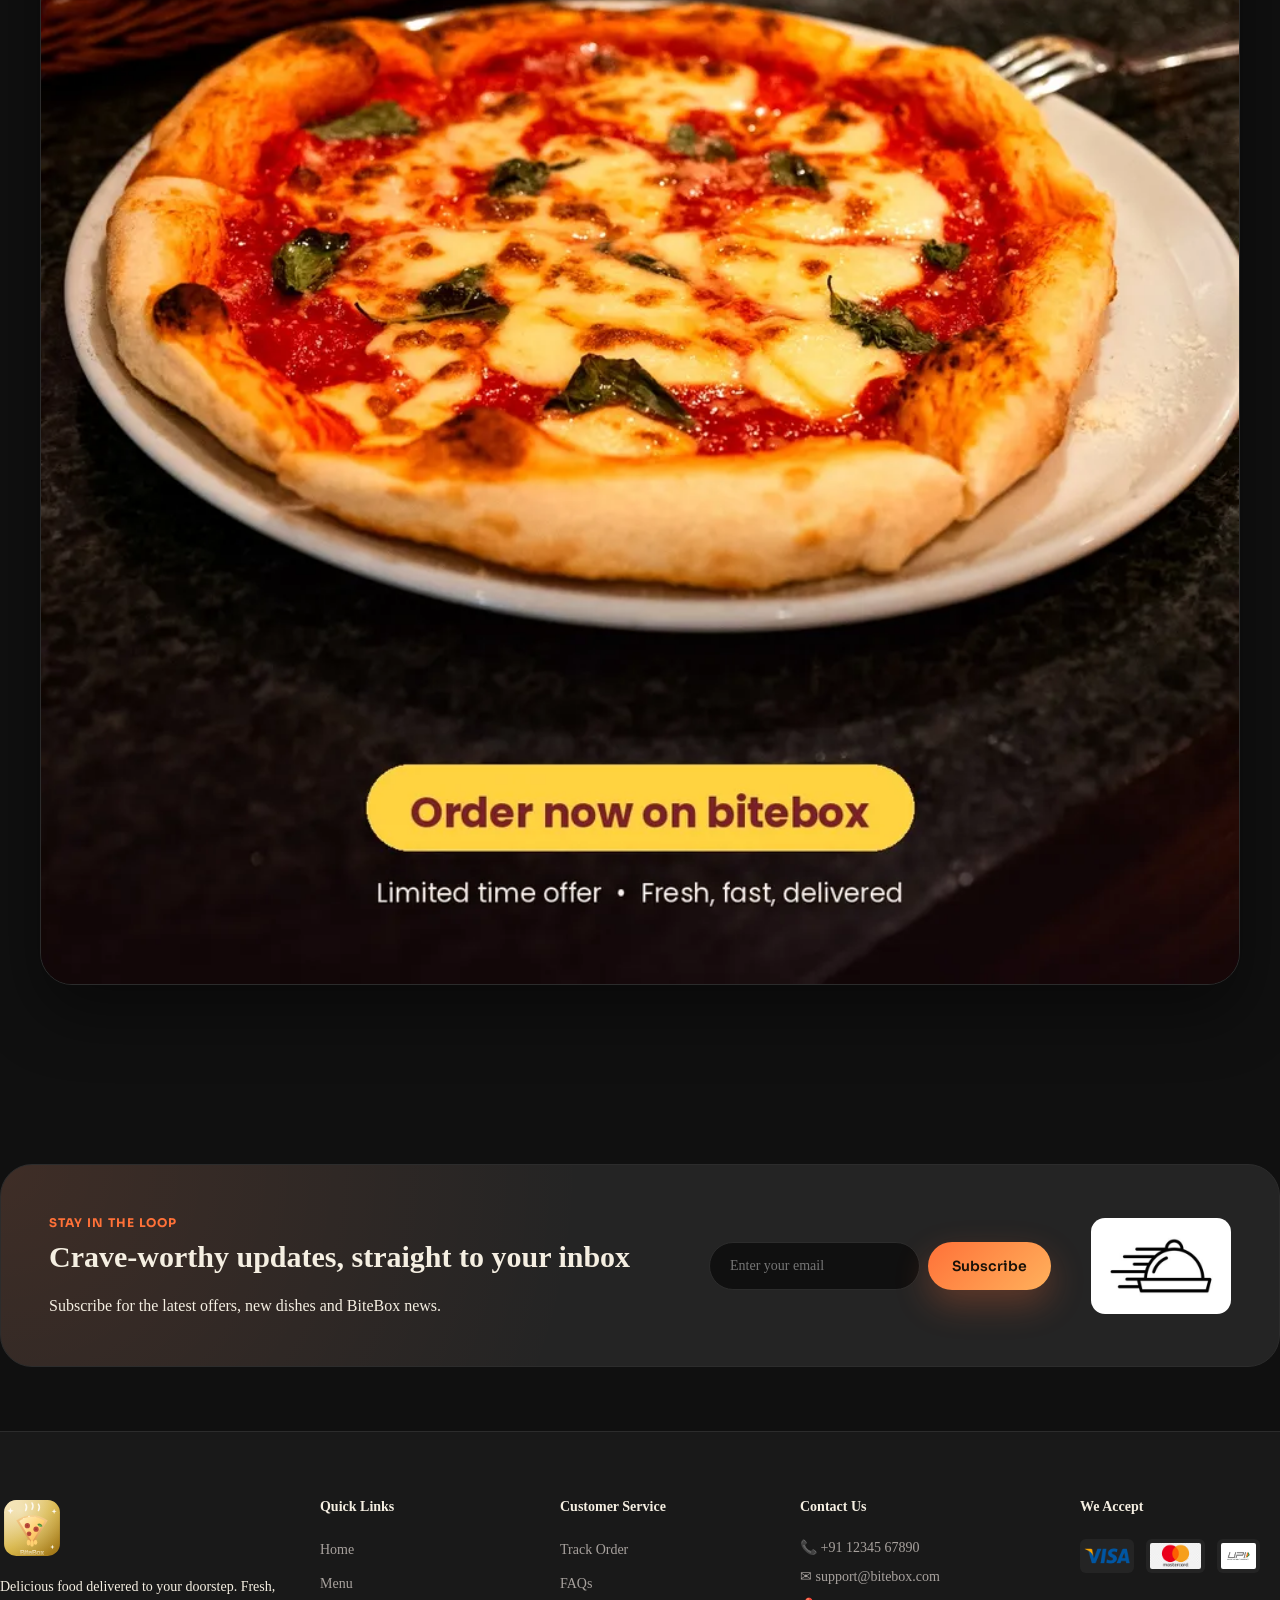
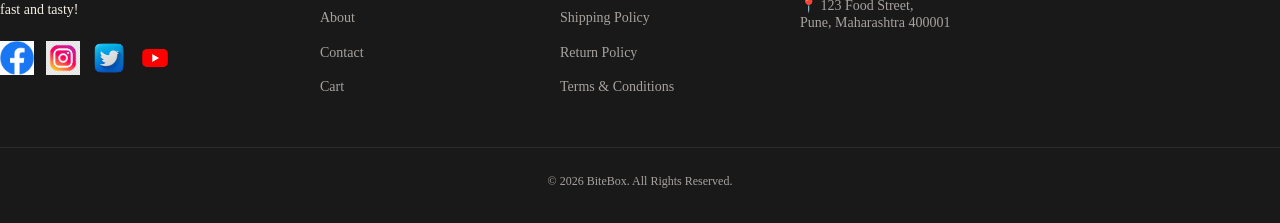
==== commit 83b28b1a: "BiteBox 2.0: full-stack food ordering platform Frontend: premium redesign, modular CSS/JS, cart/chec" ====
--- a/index.html
+++ b/index.html
@@ -1,673 +1,348 @@
 <!DOCTYPE html>
 <html lang="en">
-
 <head>
     <meta charset="UTF-8">
     <meta name="viewport" content="width=device-width, initial-scale=1.0">
-
-    <title>BiteBox</title>
-
-    <link rel="stylesheet" href="./style.css">
-
-    <!-- Google Fonts -->
+    <link rel="icon" type="image/svg+xml" href="./assets/images/logo.svg">
+    <link rel="icon" type="image/png" sizes="32x32" href="./assets/images/opt/favicon-32.png">
+    <link rel="apple-touch-icon" href="./assets/images/opt/apple-touch-icon.png">
+    <title>BiteBox — Crave More. Experience More.</title>
+    <meta name="description" content="BiteBox — freshly crafted cravings, delivered straight to your door.">
+
     <link rel="preconnect" href="https://fonts.googleapis.com">
     <link rel="preconnect" href="https://fonts.gstatic.com" crossorigin>
-
-    <link href="https://fonts.googleapis.com/css2?family=Great+Vibes&family=Montserrat:wght@400;600;700;800&family=Pacifico&family=Poppins:wght@300;400;500;600;700&display=swap"
-        rel="stylesheet">
+    <link href="https://fonts.googleapis.com/css2?family=Great+Vibes&family=Inter:wght@400;500;600&family=Sora:wght@600;700;800&display=swap" rel="stylesheet">
+
+    <link rel="stylesheet" href="./css/reset.css">
+    <link rel="stylesheet" href="./css/variables.css">
+    <link rel="stylesheet" href="./css/home.css">
+
+    <meta property="og:type" content="website">
+    <meta property="og:site_name" content="BiteBox">
+    <meta property="og:title" content="BiteBox — Crave More. Experience More.">
+    <meta property="og:description" content="BiteBox — freshly crafted cravings, delivered straight to your door.">
 </head>
-
 <body>
+    <a class="skip-link" href="#main">Skip to content</a>
 
     <!-- ================= HEADER ================= -->
-
-    <header>
-
-        <div class="logo">
-    <img
-        src="./assets/images/logo.png"
-        alt="BiteBox Logo">
-</div>
-
-        <nav>
-            <a href="index.html">Home</a>
-            |
-            <a href="menu.html">Menu</a>
-            |
-            <a href="about.html">About</a>
-            |
-            <a href="contact.html">Contact</a>
-            |
-            <a href="cart.html">🛒</a>
-        
-            <button type="button" id="theme-toggle" class="theme-toggle">
-    <span class="theme-icon">☀</span>
-    <span class="theme-text">DAY MODE</span>
-</button>
-        </nav>
-
+    <header class="site-header" id="site-header">
+        <div class="nav-inner">
+            <a class="logo" href="index.html" aria-label="BiteBox home">
+                <img src="./assets/images/logo.svg" alt="BiteBox">
+            </a>
+
+            <nav class="main-nav" id="main-nav" aria-label="Primary">
+                <a href="index.html" aria-current="page">Home</a>
+                <a href="menu.html">Menu</a>
+                <a href="about.html">About</a>
+                <a href="contact.html">Contact</a>
+                <a href="cart.html" class="nav-cart">My Cart</a>
+            </nav>
+
+            <div class="nav-actions">
+                <button type="button" id="audio-toggle" class="icon-btn" aria-label="Toggle sound" aria-pressed="true" title="Sound on/off">
+                    <span class="audio-icon" aria-hidden="true">🔊</span>
+                </button>
+                <button type="button" id="theme-toggle" class="theme-toggle" aria-label="Toggle theme">
+                    <span class="theme-icon" aria-hidden="true">☾</span>
+                    <span class="theme-text">NIGHT</span>
+                </button>
+                <button type="button" id="nav-toggle" class="nav-toggle" aria-label="Open menu" aria-expanded="false" aria-controls="main-nav">
+                    <span></span><span></span><span></span>
+                </button>
+            </div>
+        </div>
     </header>
 
-
-    <!-- ================= MAIN CONTENT ================= -->
-
-    <main>
-
-        <!-- ================= HERO SECTION ================= -->
-
-        <section class="hero">
-
-            <div class="hero-content">
-
-                <h1>Delicious Food Served at Your Doorstep</h1>
-
-                <p>
-                    Fresh Food • Fast Delivery • All In One Place
-                </p>
-
-                <hr>
-
-                <a href="./menu.html">ORDER NOW!!</a>
-
-            </div>
-
-        </section>
-
-
-        <!-- ================= WHY CHOOSE US ================= -->
-
-        <section class="features" id="features">
-
-            <h2>Why Choose Us?</h2>
-
-             <!-- Hygiene Kitchen -->
-
-            <article class="feature-card">
-
-                <img src="./assets/images/hyg.png"
-                    alt="Hygiene Kitchen"
-                    width="200">
-
-                <h3>
-                    <em>Hygiene Kitchen</em>
-                </h3>
-            </article>
-
-
-            <!-- Fast Delivery -->
-
-            <article class="feature-card">
-
-                <img src="./assets/images/fast.png"
-                    alt="Fast Delivery"
-                    width="200">
-
-                <h3>
-                    <em>Fast Food Delivery</em>
-                </h3>
-
-
-            </article>
-
-             <!-- Fresh Ingredients -->
-
-            <article class="feature-card">
-
-                <img src="./assets/images/fresh.png"
-                    alt="Fresh Ingredients"
-                    width="200">
-
-                <h3>
-                    <em>Fresh Ingredients</em>
-                </h3>
-
-            </article>
-
-
-            <!-- Easy Delivery -->
-
-            <article class="feature-card">
-
-                <img src="./assets/images/easy.png"
-                    alt="Easy Food Delivery"
-                    width="200">
-
-                <h3>
-                    😌
-                    <em>You Relax, 🛵We Deliver</em>
-                </h3>
-
-            </article>
-
-        </section>
-         <!-- ================= FEATURED VIDEO ================= -->
-
-        <section class="featured-video">
-
-            <video
-                src="./Black and Yellow Modern Pizza Sale Video.mp4"
-                autoplay
-                loop
-                muted
-                playsinline
-                width="800">
-            </video>
-
-        </section>
-
-
-        <!-- ================= POPULAR DISHES ================= -->
-
-        <section class="popular-dishes" id="popular-dishes">
-
-            <h2>Popular Dishes</h2>
-
-
-            <!-- Pizza -->
-
-            <article class="food-card">
-
-                <img src="./assets/images/pizza.png"
-                    alt="Cheese Pizza"
-                    width="220">
-
-                <h3>Cheese Pizza</h3>
-
-                <p>
-                    Loaded with fresh vegetables and mozzarella cheese.
-                </p>
-
-                <p>
-                    <span>⭐⭐⭐⭐⭐</span>
-                    <small>(126)</small>
-                </p>
-
-                <p>
-                    <strong>₹249</strong>
-                </p>
-
-            </article>
-
-
-            <!-- Burger -->
-
-            <article class="food-card">
-
-                <img src="./assets/images/burger.png"
-                    alt="Chicken Burger"
-                    width="220">
-
-                <h3>Chicken Burger</h3>
-
-                <p>
-                    Crispy chicken patty served with fresh lettuce and cheese.
-                </p>
-
-                <p>
-                    <span>⭐⭐⭐⭐⭐</span>
-                    <small>(99)</small>
-                </p>
-
-                <p>
-                    <strong>₹199</strong>
-                </p>
-
-            </article>
-
-
-            <!-- Pasta -->
-
-            <article class="food-card">
-
-                <img src="./assets/images/pasta.png"
-                    alt="White Sauce Pasta"
-                    width="220">
-
-                <h3>White Sauce Pasta</h3>
-
-                <p>
-                    Creamy white sauce pasta tossed with herbs and fresh vegetables.
-                </p>
-
-                <p>
-                    <span>⭐⭐⭐⭐⭐</span>
-                    <small>(76)</small>
-                </p>
-
-                <p>
-                    <strong>₹229</strong>
-                </p>
-
-            </article>
-
-
-            <!-- Biryani -->
-
-            <article class="food-card">
-
-                <img src="./assets/images/ChickenB.png"
-                    alt="Chicken Biryani"
-                    width="250">
-
-                <h3>Chicken Biryani</h3>
-
-                <p>
-                    Aromatic basmati rice layered with tender chicken and authentic spices.
-                </p>
-
-                <p>
-                    <span>⭐⭐⭐⭐⭐</span>
-                    <small>(112)</small>
-                </p>
-
-                <p>
-                    <strong>₹249</strong>
-                </p>
-
-            </article>
-
-        </section>
-
-
-        <!-- ================= CUSTOMER NOTICE ================= -->
-
-        <aside class="customer-notice">
-
-            <h2>
-                <em>Customer Notice</em>
-            </h2>
-
-            <p>
-                <mark>
-                    Free home delivery is available on orders above ₹499/-.
-                </mark>
-            </p>
-
-            <p>
-                Delivery services are available from
-                10:00 AM to 11:00 PM.
-            </p>
-
-        </aside>
-
-          <!--Todays Special Offers -->
-            <section id="offer">
-                <div class="offer-content">
-                    <h2>Today's Special Offer!</h2>
-                    <p> Get <strong>20% OFF</strong> on all orders above 
-                        <strong>₹699</strong>
-                    </p>
-                    <p> Use Code: <strong>BITE20</strong> </p>
-                    <a href="menu.html"> Order Now </a>
-                </div>
-            </section>
-            
-
-        <!-- ================= CUSTOMER REVIEWS ================= -->
-
-        <section class="reviews" id="reviews">
-
-            <h2>What Our Customers Say</h2>
-
-
-            <!-- Review 1 -->
-
-            <article class="review-card">
-
-                <img
-                    src="./assets/images/customer.png"
-                    alt="Sarvada Anvekar"
-                    width="80"
-                    height="80">
-
-                <h3>Sarvada Anvekar</h3>
-
-                <p>
-                    Amazing food and super fast delivery.
-                    BiteBox is my go-to place every time!
-                </p>
-
-                <p>
-                    <span>⭐⭐⭐⭐⭐</span>
-                </p>
-
-            </article>
-
-
-            <!-- Review 2 -->
-
-            <article class="review-card">
-
-                <img
-                    src="./assets/images/customer1.png"
-                    alt="Samarth Vernekar"
-                    width="80"
-                    height="80">
-
-                <h3>Samarth Vernekar</h3>
-
-                <p>
-                    The food quality is excellent and
-                    always fresh. Highly recommended!
-                </p>
-
-                <p>
-                    <span>⭐⭐⭐⭐⭐</span>
-                </p>
-
-            </article>
-             <article class="review-card">
-
-                <img
-                    src="./assets/images/customer.png"
-                    alt="Sampada Shet"
-                    width="80"
-                    height="80">
-
-                <h3>Sampada Shet</h3>
-
-                <p>
-                    Finger licking good taste, also the delivery is too fast!! Turned out the food is 
-                    siziling hot!!
-                </p>
-
-                <p>
-                    <span>⭐⭐⭐⭐⭐</span>
-                </p>
-
-            </article>
-
-        </section>
-
+    <main id="main">
+
+        <!-- ================= HERO ================= -->
+        <section class="hero" id="top">
+            <div class="hero-inner">
+                <div class="hero-copy">
+                    <p class="eyebrow reveal-hero">BiteBox · Crave More. Experience More.</p>
+                    <h1 class="reveal-hero d1">GOOD FOOD.<br><span class="hero-accent">GREAT MOOD.</span></h1>
+                    <p class="hero-sub reveal-hero d2">Freshly crafted cravings, delivered straight to your door.</p>
+                    <div class="hero-actions reveal-hero d3">
+                        <a class="btn btn-primary" href="menu.html">Order Now <span aria-hidden="true">→</span></a>
+                        <a class="btn btn-ghost" href="#dishes">Explore Menu</a>
+                    </div>
+                    <ul class="trust-row reveal-hero d4">
+                        <li>✓ Farm-fresh daily</li>
+                        <li>✓ Fast delivery</li>
+                        <li>✓ Easy ordering</li>
+                    </ul>
+                </div>
+
+                <div class="hero-visual" id="hero-visual" aria-hidden="true">
+                    <div class="hero-stage" id="hero-stage">
+                        <div class="hero-ring ring-1"></div>
+                        <div class="hero-ring ring-2"></div>
+                        <div class="hero-ring ring-3"></div>
+                        <div class="hero-plate">
+                            <img src="./assets/images/opt/heropage.webp" alt="Signature dish" fetchpriority="high">
+                        </div>
+                        <img class="float-item f1" src="./assets/images/opt/pizza.webp" alt="">
+                        <img class="float-item f2" src="./assets/images/opt/burger.webp" alt="">
+                        <img class="float-item f3" src="./assets/images/opt/pasta.webp" alt="">
+                        <img class="float-item f4" src="./assets/images/opt/chickenbiryani.webp" alt="">
+                        <img class="float-item f5" src="./assets/images/opt/garlic_bread.webp" alt="">
+                        <img class="float-item f6" src="./assets/images/opt/soda.webp" alt="">
+                    </div>
+                </div>
+            </div>
+            <div class="hero-glow" aria-hidden="true"></div>
+        </section>
+
+        <!-- ================= MARQUEE ================= -->
+        <div class="marquee" aria-hidden="true">
+            <div class="marquee-track">
+                <span>Fresh Daily ✦ Fast Delivery ✦ Chef Crafted ✦ Easy Ordering ✦ BiteBox ✦&nbsp;</span>
+                <span>Fresh Daily ✦ Fast Delivery ✦ Chef Crafted ✦ Easy Ordering ✦ BiteBox ✦&nbsp;</span>
+            </div>
+        </div>
+
+        <!-- ================= FEATURED DISHES ================= -->
+        <section class="section dishes" id="dishes">
+            <div class="section-head">
+                <p class="eyebrow">Signature Plates</p>
+                <h2>Featured Dishes</h2>
+                <p>Hand-picked favourites, priced for cravings.</p>
+            </div>
+            <div class="grid grid-dishes">
+                <article class="food-card" data-category="Pizza">
+                    <div class="food-media"><img src="./assets/images/opt/pizza.webp" alt="Cheese Pizza" loading="lazy"></div>
+                    <div class="food-body">
+                        <div class="food-top"><h3>Cheese Pizza</h3><span class="rating">★★★★★ <small>(126)</small></span></div>
+                        <p>Loaded with fresh vegetables and mozzarella cheese.</p>
+                        <div class="food-foot">
+                            <strong class="price">₹249</strong>
+                            <button type="button" class="add-to-cart btn btn-primary btn-sm"
+                                data-name="Cheese Pizza" data-price="249"
+                                data-img="./assets/images/opt/pizza.webp" data-category="Pizza">Add to Cart</button>
+                        </div>
+                    </div>
+                </article>
+
+                <article class="food-card" data-category="Burgers">
+                    <div class="food-media"><img src="./assets/images/opt/burger.webp" alt="Chicken Burger" loading="lazy"></div>
+                    <div class="food-body">
+                        <div class="food-top"><h3>Chicken Burger</h3><span class="rating">★★★★★ <small>(99)</small></span></div>
+                        <p>Crispy chicken patty served with fresh lettuce and cheese.</p>
+                        <div class="food-foot">
+                            <strong class="price">₹199</strong>
+                            <button type="button" class="add-to-cart btn btn-primary btn-sm"
+                                data-name="Chicken Burger" data-price="199"
+                                data-img="./assets/images/opt/burger.webp" data-category="Burgers">Add to Cart</button>
+                        </div>
+                    </div>
+                </article>
+
+                <article class="food-card" data-category="Pasta">
+                    <div class="food-media"><img src="./assets/images/opt/pasta.webp" alt="White Sauce Pasta" loading="lazy"></div>
+                    <div class="food-body">
+                        <div class="food-top"><h3>White Sauce Pasta</h3><span class="rating">★★★★★ <small>(76)</small></span></div>
+                        <p>Creamy white sauce pasta tossed with herbs and fresh vegetables.</p>
+                        <div class="food-foot">
+                            <strong class="price">₹229</strong>
+                            <button type="button" class="add-to-cart btn btn-primary btn-sm"
+                                data-name="White Sauce Pasta" data-price="229"
+                                data-img="./assets/images/opt/pasta.webp" data-category="Pasta">Add to Cart</button>
+                        </div>
+                    </div>
+                </article>
+
+                <article class="food-card" data-category="Biryani">
+                    <div class="food-media"><img src="./assets/images/opt/chickenbiryani.webp" alt="Chicken Biryani" loading="lazy"></div>
+                    <div class="food-body">
+                        <div class="food-top"><h3>Chicken Biryani</h3><span class="rating">★★★★★ <small>(112)</small></span></div>
+                        <p>Aromatic basmati rice layered with tender chicken and authentic spices.</p>
+                        <div class="food-foot">
+                            <strong class="price">₹249</strong>
+                            <button type="button" class="add-to-cart btn btn-primary btn-sm"
+                                data-name="Chicken Biryani" data-price="249"
+                                data-img="./assets/images/opt/chickenbiryani.webp" data-category="Biryani">Add to Cart</button>
+                        </div>
+                    </div>
+                </article>
+            </div>
+            <div class="section-cta">
+                <a class="btn btn-ghost" href="menu.html">View All Menu →</a>
+            </div>
+        </section>
+
+        <!-- ================= CATEGORIES ================= -->
+        <section class="section categories" id="categories">
+            <div class="section-head">
+                <p class="eyebrow">Browse By Craving</p>
+                <h2>Food Categories</h2>
+            </div>
+            <div class="grid grid-cats">
+                <a class="category-card" href="menu.html">
+                    <img src="./assets/images/opt/pizza.webp" alt="Pizza" loading="lazy">
+                    <span>Pizza</span>
+                </a>
+                <a class="category-card" href="menu.html">
+                    <img src="./assets/images/opt/burger.webp" alt="Burgers" loading="lazy">
+                    <span>Burgers</span>
+                </a>
+                <a class="category-card" href="menu.html">
+                    <img src="./assets/images/opt/pasta.webp" alt="Pasta" loading="lazy">
+                    <span>Pasta</span>
+                </a>
+                <a class="category-card" href="menu.html">
+                    <img src="./assets/images/opt/fresh.webp" alt="Fresh Bowls" loading="lazy">
+                    <span>Fresh Bowls</span>
+                </a>
+            </div>
+        </section>
+
+        <!-- ================= WHY CHOOSE ================= -->
+        <section class="section why" id="why">
+            <div class="section-head">
+                <p class="eyebrow">The BiteBox Promise</p>
+                <h2>Why Choose BiteBox?</h2>
+            </div>
+            <div class="grid grid-features">
+                <article class="feature-card">
+                    <div class="feature-icon"><img src="./assets/images/opt/fresh.webp" alt="Fresh ingredients" loading="lazy"></div>
+                    <h3>Fresh Ingredients</h3>
+                    <p>We source quality produce daily so every dish tastes garden-fresh.</p>
+                </article>
+                <article class="feature-card">
+                    <div class="feature-icon"><img src="./assets/images/opt/fast.webp" alt="Fast delivery" loading="lazy"></div>
+                    <h3>Fast Food Delivery</h3>
+                    <p>Hot, fresh meals at your doorstep — fast enough to beat the craving.</p>
+                </article>
+                <article class="feature-card">
+                    <div class="feature-icon"><img src="./assets/images/easy.png" alt="Easy ordering" loading="lazy"></div>
+                    <h3>You Relax, We Deliver</h3>
+                    <p>Order in a few taps and let BiteBox handle the rest.</p>
+                </article>
+                <article class="feature-card">
+                    <div class="feature-icon"><img src="./assets/images/opt/hyg.webp" alt="Hygiene kitchen" loading="lazy"></div>
+                    <h3>Hygiene Kitchen</h3>
+                    <p>Clean prep, careful packing, and food you can trust.</p>
+                </article>
+            </div>
+        </section>
+
+        <!-- ================= OFFER ================= -->
+        <section class="offer" id="offer">
+            <div class="offer-inner">
+                <p class="eyebrow">Limited Time</p>
+                <h2>Today's Special Offer!</h2>
+                <p class="offer-sub">Get <strong>20% OFF</strong> on all orders above <strong>₹699</strong></p>
+                <p class="offer-code">Use Code: <strong>BITE20</strong></p>
+                <a class="btn btn-light" href="menu.html">Order Now →</a>
+            </div>
+        </section>
+
+        <!-- ================= TESTIMONIALS ================= -->
+        <section class="section reviews" id="reviews">
+            <div class="section-head">
+                <p class="eyebrow">Happy Foodies</p>
+                <h2>What Our Customers Say</h2>
+            </div>
+            <div class="grid grid-reviews">
+                <article class="review-card">
+                    <img class="review-avatar" src="./assets/images/customer.png" alt="Sarvada Anvekar" loading="lazy">
+                    <h3>Sarvada Anvekar</h3>
+                    <p>"Amazing food and super fast delivery. BiteBox is my go-to place every time!"</p>
+                    <span class="rating">★★★★★</span>
+                </article>
+                <article class="review-card">
+                    <img class="review-avatar" src="./assets/images/customer1.png" alt="Samarth Vernekar" loading="lazy">
+                    <h3>Samarth Vernekar</h3>
+                    <p>"The food quality is excellent and always fresh. Highly recommended!"</p>
+                    <span class="rating">★★★★★</span>
+                </article>
+                <article class="review-card">
+                    <img class="review-avatar" src="./assets/images/customer.png" alt="Sampada Shet" loading="lazy">
+                    <h3>Sampada Shet</h3>
+                    <p>"Finger licking good taste, also the delivery is too fast!! Turned out the food is sizzling hot!!"</p>
+                    <span class="rating">★★★★★</span>
+                </article>
+            </div>
+        </section>
+
+        <!-- ================= VIDEO REEL ================= -->
+        <section class="reel featured-video">
+            <div class="reel-frame">
+                <video src="./Black and Yellow Modern Pizza Sale Video.mp4"
+                    poster="./assets/images/opt/bitebox_poster.webp"
+                    autoplay loop muted playsinline preload="metadata"></video>
+            </div>
+        </section>
 
         <!-- ================= NEWSLETTER ================= -->
-
         <section class="newsletter" id="newsletter">
-
-            <div class="newsletter-content">
-
-                <img
-                    src="./assets/images/mail.png"
-                    alt="Newsletter Icon"
-                    width="80"
-                    height="80">
-
-                <div>
-
-                    <h2>Stay Updated!</h2>
-
-                    <p>
-                        Subscribe to our newsletter and get
-                        the latest offers and updates.
-                    </p>
-
-                </div>
-
-            </div>
-
-
-            <div class="newsletter-form">
-
-                <input
-                    type="email"
-                    placeholder="Enter your email">
-
-                <button>
-                    Subscribe
-                </button>
-
-            </div>
-
-
-            <div class="newsletter-image">
-
-                <img
-                    src="./assets/images/newsletter-food.png"
-                    alt="Newsletter Food"
-                    width="180"
-                    height="120">
-
-            </div>
-
-        </section>
-
-
-        <!-- ================= OUR STORY ================= -->
-
-        <section class="story">
-
-            <h2>Our Story</h2>
-
-            <p>
-                BiteBox was founded in 2020 with a mission to bring
-                delicious and fresh food to your doorstep.
-                Our team of chefs and delivery staff work tirelessly
-                to ensure that every order is prepared with care
-                and delivered promptly.
-            </p>
-
-            <p>
-                We believe that food is not just about sustenance,
-                but also about creating memorable experiences.
-                That's why we source the finest ingredients and
-                craft each dish with passion and creativity.
-            </p>
-
-            <p>
-                Thank you for choosing BiteBox.
-                We look forward to serving you and making
-                your dining experience delightful!
-            </p>
-
-        </section>
-
-
-        <!-- ================= CHEF'S MESSAGE ================= -->
-
-        <section class="chef-message">
-
-            <h2>Chef's Message</h2>
-
-            <p>
-                Dear valued customers,
-            </p>
-
-            <p>
-                <em>
-                    As the head chef of BiteBox, I want to personally
-                    thank you for your continued support.
-                    Our team is dedicated to bringing you the best
-                    culinary experiences, and we are constantly
-                    innovating to create new and exciting dishes
-                    for you to enjoy.
-                </em>
-            </p>
-
-            <p>
-                <em>
-                    We take pride in our commitment to quality
-                    and freshness, and we are always looking for
-                    ways to improve our menu and services.
-                    Your feedback is invaluable to us,
-                    and we encourage you to share your thoughts
-                    and suggestions.
-                </em>
-            </p>
-
-            <p>
-                <u>
-                    <mark>
-                        Thank you for being a part of the BiteBox family.
-                    </mark>
-                </u>
-            </p>
-
+            <div class="newsletter-inner">
+                <div class="newsletter-copy">
+                    <p class="eyebrow">Stay in the Loop</p>
+                    <h2>Crave-worthy updates, straight to your inbox</h2>
+                    <p>Subscribe for the latest offers, new dishes and BiteBox news.</p>
+                </div>
+                <form class="newsletter-form" novalidate>
+                    <label class="sr-only" for="newsletter-email">Email address</label>
+                    <input id="newsletter-email" type="email" placeholder="Enter your email" required>
+                    <button type="submit" class="btn btn-primary">Subscribe</button>
+                </form>
+                <img class="newsletter-img" src="./assets/images/newsletter-food.png" alt="Fresh food" loading="lazy">
+            </div>
         </section>
 
     </main>
 
-
     <!-- ================= FOOTER ================= -->
-
-    <footer>
-
-
-        <!-- Footer Logo -->
-        <div class="footer-container">
-        <section class="footer-brand">
-
-            <img
-                src="./assets/images/logo.png"
-                alt="BiteBox Logo"
-                width="180">
-
-            <p>
-                Delicious food delivered to your doorstep.
-                Fresh, fast and tasty!
-            </p>
-
-
-            <!-- Social Media -->
-
-            <a href="#">
-                <img
-                    src="./assets/images/facebook.png"
-                    alt="Facebook"
-                    width="35"
-                    height="35">
-            </a>
-
-            <a href="#">
-                <img
-                    src="./assets/images/instagram.png"
-                    alt="Instagram"
-                    width="35"
-                    height="35">
-            </a>
-
-            <a href="#">
-                <img
-                    src="./assets/images/twitter.png"
-                    alt="Twitter"
-                    width="35"
-                    height="35">
-            </a>
-
-            <a href="#">
-                <img
-                    src="./assets/images/youtube.png"
-                    alt="YouTube"
-                    width="35"
-                    height="35">
-
-        </section>
-
-
-        <!-- Quick Links -->
-
-        <section class="footer-section">
-
-            <h3>Quick Links</h3>
-
-            <ul>
-
-                <li>
-                    <a href="index.html">Home</a>
-                </li>
-
-                <li>
-                    <a href="menu.html">Menu</a>
-                </li>
-
-                <li>
-                    <a href="about.html">About</a>
-                </li>
-
-                <li>
-                    <a href="contact.html">Contact</a>
-                </li>
-
-                <li>
-                    <a href="cart.html">Cart</a>
-                </li>
-
-            </ul>
-
-        </section>
-
-
-        <!-- Customer Service -->
-
-        <section class="footer-section">
-
-            <h3>Customer Service</h3>
-
-            <ul>
-
-                <li>Track Order</li>
-                <li>FAQs</li>
-                <li>Shipping Policy</li>
-                <li>Return Policy</li>
-                <li>Terms & Conditions</li>
-
-            </ul>
-
-        </section>
-
-
-        <!-- Contact Information -->
-
-        <section class="footer-section">
-
-            <h3>Contact Us</h3>
-
-            <p>📞 Phone: 
-                <br>+91 12345 67890</p>
-
-            <p>✉ Email: <br>support@bitebox.com</p>
-
-            <p>Address:<br>
-                📍 123 Food Street,
-                Pune, Maharashtra 400001
-            </p>
-
-        </section>
-
-
-        <!-- Payment Methods -->
-
-        <section class="footer-section">
-
-            <h3>Payment Methods</h3>
-
-            <img
-                src="./assets/images/visa.png"
-                alt="Visa"
-                width="60">
-
-            <img
-                src="./assets/images/mastercard.png"
-                alt="MasterCard"
-                width="60">
-
-            <img
-                src="./assets/images/upi.png"
-                alt="UPI"
-                width="60">
-
-        </section>
-
-
-        <!-- Copyright -->
-
-        <div class="copyright">
-</div>
-            <p>
-                © 2026 BiteBox. All Rights Reserved.
-            </p>
-
+    <footer class="site-footer">
+        <div class="footer-inner">
+            <div class="footer-brand">
+                <img src="./assets/images/logo.svg" alt="BiteBox Logo">
+                <p>Delicious food delivered to your doorstep. Fresh, fast and tasty!</p>
+                <div class="socials">
+                    <a href="#" aria-label="Facebook"><img src="./assets/images/facebook.png" alt=""></a>
+                    <a href="#" aria-label="Instagram"><img src="./assets/images/instagram.png" alt=""></a>
+                    <a href="#" aria-label="Twitter"><img src="./assets/images/twitter.png" alt=""></a>
+                    <a href="#" aria-label="YouTube"><img src="./assets/images/youtube.png" alt=""></a>
+                </div>
+            </div>
+            <div class="footer-col">
+                <h3>Quick Links</h3>
+                <a href="index.html">Home</a>
+                <a href="menu.html">Menu</a>
+                <a href="about.html">About</a>
+                <a href="contact.html">Contact</a>
+                <a href="cart.html">Cart</a>
+            </div>
+            <div class="footer-col">
+                <h3>Customer Service</h3>
+                <a href="#">Track Order</a>
+                <a href="#">FAQs</a>
+                <a href="#">Shipping Policy</a>
+                <a href="#">Return Policy</a>
+                <a href="#">Terms &amp; Conditions</a>
+            </div>
+            <div class="footer-col">
+                <h3>Contact Us</h3>
+                <p>📞 +91 12345 67890</p>
+                <p>✉ support@bitebox.com</p>
+                <p>📍 123 Food Street,<br>Pune, Maharashtra 400001</p>
+            </div>
+            <div class="footer-col">
+                <h3>We Accept</h3>
+                <div class="payments">
+                    <img src="./assets/images/visa.png" alt="Visa" loading="lazy">
+                    <img src="./assets/images/mastercard.png" alt="MasterCard" loading="lazy">
+                    <img src="./assets/images/upi.png" alt="UPI" loading="lazy">
+                </div>
+            </div>
         </div>
+        <div class="footer-bottom">© 2026 BiteBox. All Rights Reserved.</div>
     </footer>
- <script src="./file.js" defer></script>
+
+    <script src="./file.js" defer></script>
+    <script src="./js/home.js" defer></script>
 </body>
-</html>+</html>
--- a/css/variables.css
+++ b/css/variables.css
@@ -0,0 +1,163 @@
+/* =========================================================
+   BiteBox 2.0 — Design Tokens
+   Single source of truth for colors, type, spacing, radii,
+   shadows, motion, z-index and layout widths.
+   ========================================================= */
+
+:root{
+    /* ---- Brand palette (BiteBox 2.0 dark-first) ---- */
+    --color-bg:#101010;
+    --color-surface:#191919;
+    --color-card:#242424;
+    --color-ink:#f5efe2;
+    --color-muted:#a8a29e;
+    --color-line:#2c2c2c;
+    --color-primary:#ff7138;
+    --color-primary-dark:#e05f24;
+    --color-secondary:#ffb15c;
+    --color-cream:#fff4e8;
+    --color-accent:#ffb15c;
+    --color-danger:#e0645a;
+    --color-success:#6fbf73;
+
+    /* Brand gradient (primary CTA) */
+    --gradient-brand:linear-gradient(135deg,var(--color-primary) 0%,var(--color-secondary) 100%);
+    --gradient-surface:linear-gradient(180deg,var(--color-surface) 0%,var(--color-bg) 100%);
+
+    /* ---- Typography ---- */
+    --font-display:"Sora","Poppins",system-ui,-apple-system,"Segoe UI",sans-serif;
+    --font-body:"Inter","Poppins",system-ui,-apple-system,"Segoe UI",sans-serif;
+    --font-script:"Great Vibes","Pacifico",cursive;
+
+    --text-xs:.75rem;
+    --text-sm:.875rem;
+    --text-base:1rem;
+    --text-lg:1.125rem;
+    --text-xl:1.25rem;
+    --text-2xl:1.5rem;
+    --text-3xl:1.875rem;
+    --text-4xl:2.25rem;
+    --text-5xl:clamp(2.4rem,6vw,4.2rem);
+    --text-hero:clamp(2.6rem,7vw,5.4rem);
+
+    --weight-regular:400;
+    --weight-medium:500;
+    --weight-semibold:600;
+    --weight-bold:700;
+    --weight-extrabold:800;
+
+    --leading-tight:1.08;
+    --leading-snug:1.22;
+    --leading-normal:1.6;
+    --tracking-tight:-.03em;
+    --tracking-wide:.08em;
+
+    /* ---- Spacing (4px base) ---- */
+    --space-1:4px;
+    --space-2:8px;
+    --space-3:12px;
+    --space-4:16px;
+    --space-5:20px;
+    --space-6:24px;
+    --space-8:32px;
+    --space-10:40px;
+    --space-12:48px;
+    --space-16:64px;
+    --space-20:80px;
+    --space-24:96px;
+    --space-section:clamp(56px,9vw,120px);
+
+    /* ---- Radius ---- */
+    --radius-sm:8px;
+    --radius-md:14px;
+    --radius-lg:22px;
+    --radius-xl:32px;
+    --radius-pill:999px;
+
+    /* ---- Shadows (dark-tuned) ---- */
+    --shadow-sm:0 4px 14px rgba(0,0,0,.28);
+    --shadow-md:0 14px 34px rgba(0,0,0,.34);
+    --shadow-lg:0 28px 64px rgba(0,0,0,.42);
+    --shadow-brand:0 14px 34px rgba(255,113,56,.28);
+    --shadow-gold:0 14px 34px rgba(255,177,92,.22);
+
+    /* ---- Motion ---- */
+    --transition-fast:150ms ease;
+    --transition-base:250ms ease;
+    --transition-slow:450ms cubic-bezier(.22,.8,.24,1);
+    --ease-out:cubic-bezier(.22,.8,.24,1);
+
+    /* ---- Z-index scale ---- */
+    --z-base:0;
+    --z-dropdown:100;
+    --z-sticky:200;
+    --z-header:300;
+    --z-modal:500;
+    --z-toast:900;
+
+    /* ---- Layout ---- */
+    --container-sm:720px;
+    --container-md:1080px;
+    --container-lg:1240px;
+    --header-height:76px;
+    --gutter:clamp(16px,4vw,40px);
+
+    /* ---- Breakpoints (reference values for media queries) ---- */
+    --bp-mobile:768px;
+    --bp-tablet:1199px;
+    --bp-desktop:1200px;
+}
+
+/* =========================================================
+   Light theme override — preserves the existing light/dark
+   toggle (body.dark-theme is toggled by file.js).
+   When .dark-theme is absent these light tokens apply.
+   ========================================================= */
+body:not(.dark-theme){
+    --color-bg:#faf6ec;
+    --color-surface:#fffdf7;
+    --color-card:#fffdf7;
+    --color-ink:#2f2a22;
+    --color-muted:#7a7264;
+    --color-line:#e7dcc4;
+    --color-primary:#c19a3f;
+    --color-primary-dark:#8a6514;
+    --color-secondary:#d4af37;
+    --color-cream:#fff4e8;
+    --color-accent:#ff7138;
+    --color-danger:#b94a3a;
+    --color-success:#3f7d4e;
+
+    --gradient-brand:linear-gradient(135deg,#d9b45b 0%,#c19a3f 60%,#8a6514 100%);
+    --gradient-surface:linear-gradient(180deg,#fffdf7 0%,#faf6ec 100%);
+
+    --shadow-sm:0 4px 14px rgba(90,70,30,.10);
+    --shadow-md:0 14px 34px rgba(90,70,30,.14);
+    --shadow-lg:0 28px 64px rgba(90,70,30,.18);
+    --shadow-brand:0 14px 34px rgba(193,154,63,.30);
+    --shadow-gold:0 14px 34px rgba(212,175,55,.28);
+}
+
+/* Dark theme — explicit reaffirmation of the brand tokens.
+   Keeps the selector contract used by file.js. */
+body.dark-theme{
+    --color-bg:#101010;
+    --color-surface:#191919;
+    --color-card:#242424;
+    --color-ink:#f5efe2;
+    --color-muted:#a8a29e;
+    --color-line:#2c2c2c;
+    --color-primary:#ff7138;
+    --color-primary-dark:#e05f24;
+    --color-secondary:#ffb15c;
+    --color-cream:#fff4e8;
+    --gradient-brand:linear-gradient(135deg,#ff7138 0%,#ffb15c 100%);
+    --gradient-surface:linear-gradient(180deg,#191919 0%,#101010 100%);
+    background:var(--color-bg);
+    color:var(--color-ink);
+}
+
+body:not(.dark-theme){
+    background:var(--color-bg);
+    color:var(--color-ink);
+}
--- a/css/home.css
+++ b/css/home.css
@@ -0,0 +1,444 @@
+/* =========================================================
+   BiteBox 2.0 — Homepage (cinematic)
+   Dark-first food-tech identity. Uses variables.css tokens.
+   ========================================================= */
+
+/* ---------- Shared bits ---------- */
+.container{ width:min(100% - (var(--gutter)*2),var(--container-lg)); margin-inline:auto; }
+.section{ padding-block:var(--space-section); }
+.section-head{ max-width:640px; margin:0 auto var(--space-12); text-align:center; }
+.section-head .eyebrow{ margin-bottom:var(--space-3); }
+.section-head h2{ margin-bottom:var(--space-4); }
+.section-head p{ margin:0; }
+.section-cta{ text-align:center; margin-top:var(--space-10); }
+
+.eyebrow{
+    font-family:var(--font-display); font-size:var(--text-xs); font-weight:var(--weight-bold);
+    letter-spacing:var(--tracking-wide); text-transform:uppercase; color:var(--color-primary);
+}
+.sr-only{ position:absolute; width:1px; height:1px; padding:0; margin:-1px; overflow:hidden; clip:rect(0 0 0 0); white-space:nowrap; border:0; }
+
+/* ---------- Buttons ---------- */
+.btn{
+    display:inline-flex; align-items:center; justify-content:center; gap:var(--space-2);
+    font-family:var(--font-display); font-weight:var(--weight-semibold); font-size:var(--text-sm);
+    padding:var(--space-3) var(--space-6); border-radius:var(--radius-pill);
+    transition:transform var(--transition-fast),box-shadow var(--transition-fast),background var(--transition-fast),color var(--transition-fast);
+    will-change:transform;
+}
+.btn:active{ transform:translateY(1px) scale(.98); }
+.btn-primary{
+    background:var(--gradient-brand); color:#1a1208;
+    box-shadow:var(--shadow-brand);
+}
+.btn-primary:hover{ transform:translateY(-2px); box-shadow:0 18px 40px rgba(255,113,56,.4); color:#1a1208; }
+.btn-ghost{
+    border:1px solid var(--color-line); color:var(--color-ink);
+    background:color-mix(in srgb,var(--color-card) 60%,transparent);
+}
+.btn-ghost:hover{ border-color:var(--color-primary); color:var(--color-primary); transform:translateY(-2px); }
+.btn-sm{ padding:var(--space-2) var(--space-4); font-size:var(--text-xs); }
+.btn-light{ background:var(--color-cream); color:#3a2a10; }
+.btn-light:hover{ transform:translateY(-2px); box-shadow:var(--shadow-lg); color:#3a2a10; }
+.btn.is-added{ background:var(--color-success); color:#0d1f10; }
+
+/* ---------- Header / nav ---------- */
+.site-header{
+    position:fixed; inset:0 0 auto 0; z-index:var(--z-header);
+    background:color-mix(in srgb,var(--color-bg) 55%,transparent);
+    -webkit-backdrop-filter:blur(16px); backdrop-filter:blur(16px);
+    border-bottom:1px solid transparent;
+    transition:background var(--transition-base),border-color var(--transition-base),box-shadow var(--transition-base);
+}
+.site-header.scrolled{
+    background:color-mix(in srgb,var(--color-bg) 86%,transparent);
+    border-bottom-color:var(--color-line);
+    box-shadow:var(--shadow-md);
+}
+.nav-inner{
+    display:flex; align-items:center; justify-content:space-between; gap:var(--space-4);
+    min-height:76px; padding-block:var(--space-3);
+}
+.logo{ display:inline-flex; align-items:center; flex:0 0 auto; }
+.logo img{ height:52px; width:auto; filter:drop-shadow(0 8px 18px rgba(255,113,56,.35)); transition:transform var(--transition-base); }
+.logo:hover img{ transform:translateY(-2px) scale(1.04) rotate(-2deg); }
+
+.main-nav{ display:flex; align-items:center; gap:var(--space-1); list-style:none; margin:0; padding:0; }
+.main-nav a{
+    position:relative; display:inline-flex; align-items:center; gap:6px;
+    padding:var(--space-2) var(--space-4); border-radius:var(--radius-pill);
+    font-family:var(--font-display); font-size:var(--text-sm); font-weight:var(--weight-semibold);
+    color:var(--color-muted); transition:color var(--transition-fast),background var(--transition-fast);
+}
+.main-nav a::after{
+    content:""; position:absolute; left:50%; bottom:2px; width:0; height:2px;
+    background:var(--gradient-brand); border-radius:2px; transform:translateX(-50%);
+    transition:width var(--transition-base);
+}
+.main-nav a:hover{ color:var(--color-ink); }
+.main-nav a:hover::after{ width:60%; }
+.main-nav a[aria-current="page"]{ color:var(--color-primary); }
+.main-nav a[aria-current="page"]::after{ width:60%; }
+
+/* Injected auth links (file.js) */
+.auth-nav{ display:flex; align-items:center; gap:var(--space-2); margin-left:var(--space-2); }
+.auth-sep{ display:none; }
+.auth-link{
+    padding:var(--space-2) var(--space-4); border-radius:var(--radius-pill);
+    font-family:var(--font-display); font-size:var(--text-xs); font-weight:var(--weight-semibold);
+    border:1px solid var(--color-line); color:var(--color-muted); transition:all var(--transition-fast);
+}
+.auth-link:hover{ color:var(--color-primary); border-color:var(--color-primary); }
+.auth-signup{ background:var(--gradient-brand); border:none; color:#1a1208; }
+
+.nav-actions{ display:flex; align-items:center; gap:var(--space-2); }
+.icon-btn,.theme-toggle,.nav-toggle{
+    display:inline-flex; align-items:center; justify-content:center; gap:6px;
+    min-width:42px; height:42px; padding:0 var(--space-3);
+    border-radius:var(--radius-pill); border:1px solid var(--color-line);
+    background:color-mix(in srgb,var(--color-card) 70%,transparent);
+    color:var(--color-ink); font-family:var(--font-display); font-size:var(--text-xs); font-weight:var(--weight-semibold);
+    transition:all var(--transition-fast); cursor:pointer;
+}
+.icon-btn:hover,.theme-toggle:hover{ border-color:var(--color-primary); color:var(--color-primary); transform:translateY(-1px); }
+.audio-icon{ font-size:15px; line-height:1; }
+#audio-toggle[aria-pressed="false"] .audio-icon{ opacity:.45; }
+
+/* Cart badge (auto-appended by file.js) */
+.cart-count-badge{
+    position:absolute; top:-6px; right:-4px; min-width:20px; height:20px; padding:0 5px;
+    display:inline-flex; align-items:center; justify-content:center;
+    background:var(--color-primary); color:#1a1208;
+    font-size:11px; font-weight:800; border-radius:var(--radius-pill);
+    box-shadow:0 4px 10px rgba(255,113,56,.5);
+}
+.nav-cart{ position:relative; }
+
+/* Hamburger */
+.nav-toggle{ display:none; flex-direction:column; gap:5px; padding:0; }
+.nav-toggle span{ display:block; width:20px; height:2px; background:var(--color-ink); border-radius:2px; transition:transform var(--transition-base),opacity var(--transition-base); }
+.nav-toggle[aria-expanded="true"] span:nth-child(1){ transform:translateY(7px) rotate(45deg); }
+.nav-toggle[aria-expanded="true"] span:nth-child(2){ opacity:0; }
+.nav-toggle[aria-expanded="true"] span:nth-child(3){ transform:translateY(-7px) rotate(-45deg); }
+
+/* ---------- Hero ---------- */
+.hero{
+    position:relative; overflow:hidden;
+    padding:calc(var(--header-height) + var(--space-16)) 0 var(--space-24);
+    min-height:92vh; display:flex; align-items:center;
+}
+.hero-inner{
+    display:grid; grid-template-columns:1.05fr .95fr; gap:var(--space-12);
+    align-items:center; position:relative; z-index:2;
+}
+.hero-copy h1{
+    font-size:var(--text-hero); margin:var(--space-4) 0 var(--space-5);
+    line-height:var(--leading-tight);
+}
+.hero-accent{
+    background:var(--gradient-brand); -webkit-background-clip:text; background-clip:text;
+    color:transparent;
+}
+.hero-sub{ font-size:var(--text-lg); color:var(--color-muted); max-width:46ch; margin-bottom:var(--space-8); }
+.hero-actions{ display:flex; flex-wrap:wrap; gap:var(--space-4); margin-bottom:var(--space-8); }
+.trust-row{ display:flex; flex-wrap:wrap; gap:var(--space-3) var(--space-6); list-style:none; padding:0; margin:0; }
+.trust-row li{ font-size:var(--text-sm); font-weight:var(--weight-medium); color:var(--color-muted); }
+.trust-row li::first-letter{ color:var(--color-primary); font-weight:var(--weight-bold); }
+
+.hero-glow{
+    position:absolute; inset:auto -10% -30% -10%; height:60%; z-index:1;
+    background:radial-gradient(closest-side,rgba(255,113,56,.22),transparent 70%);
+    filter:blur(10px); pointer-events:none;
+}
+
+/* 3D stage */
+.hero-visual{ perspective:1200px; }
+.hero-stage{
+    position:relative; aspect-ratio:1/1; max-width:560px; margin-inline:auto;
+    transform-style:preserve-3d;
+    transform:rotateX(var(--rx,0deg)) rotateY(var(--ry,0deg)) translateY(var(--py,0px));
+    transition:transform .35s var(--ease-out);
+    animation:stageIn 1s var(--ease-out) both;
+}
+.hero-ring{
+    position:absolute; inset:0; border-radius:50%;
+    border:1px solid color-mix(in srgb,var(--color-primary) 30%,transparent);
+}
+.ring-1{ transform:translateZ(-60px) scale(.92); animation:spin 40s linear infinite; border-style:dashed; }
+.ring-2{ inset:9%; transform:translateZ(-30px); border-color:color-mix(in srgb,var(--color-secondary) 35%,transparent); }
+.ring-3{ inset:18%; transform:translateZ(10px); border-style:dotted; opacity:.6; animation:spin 55s linear infinite reverse; }
+.hero-plate{
+    position:absolute; inset:24%; border-radius:50%; overflow:hidden;
+    border:3px solid color-mix(in srgb,var(--color-secondary) 55%,transparent);
+    box-shadow:0 30px 80px rgba(0,0,0,.55),0 0 0 12px rgba(255,177,92,.06),0 0 90px rgba(255,113,56,.25);
+    transform:translateZ(60px);
+    animation:floaty 7s ease-in-out infinite;
+}
+.hero-plate img{ width:100%; height:100%; object-fit:cover; }
+
+.float-item{
+    position:absolute; width:clamp(56px,9%,84px); height:auto;
+    filter:drop-shadow(0 14px 22px rgba(0,0,0,.5));
+    animation:floaty var(--fd,6s) ease-in-out infinite;
+    animation-delay:var(--fdel,0s);
+    transform:translateZ(var(--fz,90px));
+}
+.f1{ top:6%; left:8%; --fz:110px; --fd:6.5s; }
+.f2{ top:14%; right:6%; --fz:120px; --fd:7.5s; --fdel:-1s; }
+.f3{ bottom:16%; left:2%; --fz:100px; --fd:8s; --fdel:-2s; }
+.f4{ bottom:8%; right:12%; --fz:105px; --fd:6s; --fdel:-.5s; }
+.f5{ top:44%; left:-4%; --fz:80px; --fd:7s; --fdel:-3s; }
+.f6{ top:40%; right:-3%; --fz:70px; --fd:8.5s; --fdel:-1.5s; }
+
+/* Entrance */
+.reveal-hero{ opacity:0; transform:translateY(26px); animation:heroIn .9s var(--ease-out) forwards; animation-delay:var(--d,0s); }
+.d1{ --d:.15s; } .d2{ --d:.3s; } .d3{ --d:.45s; } .d4{ --d:.6s; }
+@keyframes heroIn{ to{ opacity:1; transform:none; } }
+@keyframes stageIn{ from{ opacity:0; transform:scale(.85) translateY(40px); } to{ opacity:1; } }
+@keyframes floaty{ 0%,100%{ transform:translateY(0) rotate(-2deg); } 50%{ transform:translateY(-16px) rotate(2deg); } }
+@keyframes spin{ to{ transform:rotate(360deg); } }
+.ring-1,.ring-3{ transform-origin:center; }
+
+/* ---------- Marquee ---------- */
+.marquee{
+    overflow:hidden; padding:var(--space-5) 0;
+    border-block:1px solid var(--color-line);
+    background:color-mix(in srgb,var(--color-surface) 70%,transparent);
+}
+.marquee-track{
+    display:flex; width:max-content; gap:var(--space-8);
+    font-family:var(--font-display); font-weight:var(--weight-bold);
+    font-size:var(--text-sm); letter-spacing:var(--tracking-wide); text-transform:uppercase;
+    color:var(--color-muted); white-space:nowrap;
+    animation:marquee 28s linear infinite;
+}
+.marquee-track span{ color:var(--color-primary); }
+@keyframes marquee{ to{ transform:translateX(-50%); } }
+
+/* ---------- Grids ---------- */
+.grid{ display:grid; gap:var(--space-6); }
+.grid-dishes{ grid-template-columns:repeat(4,1fr); }
+.grid-cats{ grid-template-columns:repeat(4,1fr); }
+.grid-features{ grid-template-columns:repeat(4,1fr); }
+.grid-reviews{ grid-template-columns:repeat(3,1fr); }
+
+/* ---------- Food cards ---------- */
+.food-card{
+    background:var(--color-card); border:1px solid var(--color-line);
+    border-radius:var(--radius-lg); overflow:hidden;
+    display:flex; flex-direction:column;
+    transition:border-color var(--transition-base),box-shadow var(--transition-base);
+}
+.food-card:hover{ border-color:color-mix(in srgb,var(--color-primary) 45%,transparent); box-shadow:var(--shadow-lg); }
+.food-media{ aspect-ratio:4/3; overflow:hidden; background:var(--color-surface); }
+.food-media img{ width:100%; height:100%; object-fit:cover; transition:transform .7s var(--ease-out); }
+.food-card:hover .food-media img{ transform:scale(1.1) rotate(2deg); }
+.food-body{ padding:var(--space-5); display:flex; flex-direction:column; gap:var(--space-3); flex:1; }
+.food-top{ display:flex; align-items:flex-start; justify-content:space-between; gap:var(--space-3); }
+.food-top h3{ margin:0; font-size:var(--text-lg); }
+.rating{ font-size:var(--text-xs); color:var(--color-secondary); white-space:nowrap; }
+.rating small{ color:var(--color-muted); }
+.food-body p{ margin:0; font-size:var(--text-sm); flex:1; }
+.food-foot{ display:flex; align-items:center; justify-content:space-between; gap:var(--space-3); }
+.price{ font-family:var(--font-display); font-size:var(--text-xl); color:var(--color-primary); }
+
+/* ---------- Category cards ---------- */
+.category-card{
+    display:flex; flex-direction:column; align-items:center; gap:var(--space-4);
+    padding:var(--space-8) var(--space-4); text-align:center;
+    background:var(--color-card); border:1px solid var(--color-line);
+    border-radius:var(--radius-lg); color:var(--color-ink);
+    font-family:var(--font-display); font-weight:var(--weight-semibold); font-size:var(--text-sm);
+    transition:all var(--transition-base);
+}
+.category-card img{ width:72px; height:72px; object-fit:contain; filter:drop-shadow(0 10px 16px rgba(0,0,0,.35)); transition:transform var(--transition-base); }
+.category-card:hover{ transform:translateY(-6px); border-color:var(--color-primary); box-shadow:var(--shadow-brand); }
+.category-card:hover img{ transform:scale(1.12) rotate(-4deg); }
+
+/* ---------- Feature cards ---------- */
+.feature-card{
+    background:var(--color-card); border:1px solid var(--color-line);
+    border-radius:var(--radius-lg); padding:var(--space-8) var(--space-6);
+    text-align:center; transition:border-color var(--transition-base),box-shadow var(--transition-base);
+}
+.feature-card:hover{ border-color:color-mix(in srgb,var(--color-primary) 45%,transparent); box-shadow:var(--shadow-md); }
+.feature-icon{
+    width:84px; height:84px; margin:0 auto var(--space-5); border-radius:50%;
+    display:flex; align-items:center; justify-content:center;
+    background:radial-gradient(circle at 30% 30%,color-mix(in srgb,var(--color-primary) 22%,transparent),transparent 70%);
+    border:1px solid color-mix(in srgb,var(--color-primary) 30%,transparent);
+}
+.feature-icon img{ width:44px; height:44px; object-fit:contain; }
+.feature-card h3{ font-size:var(--text-base); margin-bottom:var(--space-3); }
+.feature-card p{ margin:0; font-size:var(--text-sm); }
+
+/* ---------- Offer ---------- */
+.offer{
+    margin:var(--space-8) auto; max-width:var(--container-lg);
+    border-radius:var(--radius-xl); padding:var(--space-16) var(--space-8);
+    text-align:center; color:#241503;
+    background:var(--gradient-brand);
+    box-shadow:var(--shadow-brand);
+    position:relative; overflow:hidden;
+}
+.offer::before{
+    content:""; position:absolute; inset:0;
+    background:radial-gradient(circle at 20% 0%,rgba(255,255,255,.35),transparent 45%),
+               radial-gradient(circle at 85% 100%,rgba(0,0,0,.18),transparent 50%);
+    pointer-events:none;
+}
+.offer-inner{ position:relative; }
+.offer h2{ color:#241503; margin:var(--space-2) 0 var(--space-4); font-size:var(--text-4xl); }
+.offer .eyebrow{ color:#5a3a08; }
+.offer-sub{ font-size:var(--text-lg); color:#3a2408; margin-bottom:var(--space-2); }
+.offer-code{ font-size:var(--text-xl); letter-spacing:.14em; margin-bottom:var(--space-8); }
+
+/* ---------- Reviews ---------- */
+.review-card{
+    background:var(--color-card); border:1px solid var(--color-line);
+    border-radius:var(--radius-lg); padding:var(--space-8) var(--space-6);
+    text-align:center;
+}
+.review-avatar{
+    width:72px; height:72px; border-radius:50%; object-fit:cover; margin:0 auto var(--space-4);
+    border:2px solid var(--color-primary);
+}
+.review-card h3{ font-size:var(--text-base); margin-bottom:var(--space-3); }
+.review-card p{ font-size:var(--text-sm); font-style:italic; margin-bottom:var(--space-4); }
+
+/* ---------- Video reel ---------- */
+.reel{ padding:0 var(--gutter) var(--space-section); }
+.reel-frame{
+    max-width:var(--container-lg); margin-inline:auto; border-radius:var(--radius-xl); overflow:hidden;
+    border:1px solid var(--color-line); box-shadow:var(--shadow-lg);
+}
+.reel-frame video{ width:100%; height:auto; display:block; }
+
+/* ---------- Newsletter ---------- */
+.newsletter{ padding-block:var(--space-16); }
+.newsletter-inner{
+    position:relative; display:grid; grid-template-columns:1.2fr auto auto; gap:var(--space-10);
+    align-items:center; padding:var(--space-12);
+    background:var(--color-card); border:1px solid var(--color-line); border-radius:var(--radius-xl);
+    overflow:hidden;
+}
+.newsletter-inner::before{
+    content:""; position:absolute; inset:0;
+    background:radial-gradient(circle at 0% 0%,rgba(255,113,56,.12),transparent 45%);
+    pointer-events:none;
+}
+.newsletter-copy{ position:relative; }
+.newsletter-copy h2{ font-size:var(--text-3xl); margin-bottom:var(--space-3); }
+.newsletter-copy p{ margin:0; }
+.newsletter-form{
+    position:relative; display:flex; gap:var(--space-2); flex:0 1 380px;
+}
+.newsletter-form input{
+    flex:1; min-width:0; padding:var(--space-3) var(--space-5);
+    border-radius:var(--radius-pill); border:1px solid var(--color-line);
+    background:var(--color-bg); color:var(--color-ink);
+    font-size:var(--text-sm); outline:none;
+    transition:border-color var(--transition-fast);
+}
+.newsletter-form input:focus{ border-color:var(--color-primary); }
+.newsletter-img{ position:relative; width:140px; height:96px; object-fit:cover; border-radius:var(--radius-md); }
+
+/* ---------- Footer ---------- */
+.site-footer{
+    background:var(--color-surface); border-top:1px solid var(--color-line);
+    padding:var(--space-16) 0 var(--space-8);
+}
+.footer-inner{
+    display:grid; grid-template-columns:1.4fr 1fr 1fr 1.2fr 1fr; gap:var(--space-10);
+    margin-bottom:var(--space-12);
+}
+.footer-brand img{ height:64px; width:auto; margin-bottom:var(--space-4); }
+.footer-brand p{ font-size:var(--text-sm); margin-bottom:var(--space-5); }
+.socials{ display:flex; gap:var(--space-3); }
+.socials a{ display:inline-flex; transition:transform var(--transition-fast); }
+.socials a:hover{ transform:translateY(-3px) scale(1.08); }
+.socials img{ width:34px; height:34px; }
+.footer-col{ display:flex; flex-direction:column; gap:var(--space-3); font-size:var(--text-sm); color:var(--color-muted); }
+.footer-col h3{ font-size:var(--text-sm); color:var(--color-ink); margin-bottom:var(--space-2); }
+.footer-col a{ color:var(--color-muted); transition:color var(--transition-fast); }
+.footer-col a:hover{ color:var(--color-primary); }
+.footer-col p{ margin:0; line-height:var(--leading-snug); }
+.payments{ display:flex; gap:var(--space-3); flex-wrap:wrap; }
+.payments img{ height:34px; width:auto; border-radius:6px; background:var(--color-card); padding:4px; }
+.footer-bottom{
+    padding-top:var(--space-6); border-top:1px solid var(--color-line);
+    text-align:center; font-size:var(--text-xs); color:var(--color-muted);
+}
+
+/* ---------- Reveal (driven by file.js) ---------- */
+.reveal{
+    opacity:0; transform:translateY(34px);
+    transition:opacity .8s var(--ease-out),transform .8s var(--ease-out);
+    transition-delay:var(--reveal-delay,0s);
+}
+.reveal.is-visible{ opacity:1; transform:none; }
+
+/* ---------- Toast ---------- */
+.bitebox-status{
+    position:fixed; left:50%; bottom:28px; transform:translate(-50%,20px);
+    z-index:var(--z-toast); padding:var(--space-3) var(--space-6);
+    background:var(--color-card); color:var(--color-ink);
+    border:1px solid color-mix(in srgb,var(--color-primary) 40%,transparent);
+    border-radius:var(--radius-pill); font-size:var(--text-sm); font-weight:var(--weight-medium);
+    box-shadow:var(--shadow-lg); opacity:0; pointer-events:none;
+    transition:opacity .3s,transform .3s;
+}
+.bitebox-status.visible{ opacity:1; transform:translate(-50%,0); }
+
+/* ---------- Light theme adjustments ---------- */
+body:not(.dark-theme) .btn-primary{ color:#fffdf7; }
+body:not(.dark-theme) .offer{ color:#2f2410; }
+body:not(.dark-theme) .offer h2,body:not(.dark-theme) .offer-sub,body:not(.dark-theme) .offer-code{ color:#2f2410; }
+body:not(.dark-theme) .offer .eyebrow{ color:#5a3a08; }
+
+/* ---------- Responsive ---------- */
+@media (max-width:1199px){
+    .grid-dishes,.grid-cats,.grid-features{ grid-template-columns:repeat(2,1fr); }
+    .grid-reviews{ grid-template-columns:repeat(2,1fr); }
+    .footer-inner{ grid-template-columns:repeat(3,1fr); }
+}
+@media (max-width:900px){
+    .hero-inner{ grid-template-columns:1fr; gap:var(--space-10); }
+    .hero-visual{ order:-1; max-width:420px; }
+    .hero{ padding-top:calc(var(--header-height) + var(--space-8)); min-height:auto; }
+    .main-nav{
+        position:absolute; top:100%; left:0; right:0;
+        flex-direction:column; align-items:stretch; gap:var(--space-1);
+        padding:var(--space-4) var(--gutter) var(--space-6);
+        background:color-mix(in srgb,var(--color-bg) 96%,transparent);
+        border-bottom:1px solid var(--color-line);
+        opacity:0; visibility:hidden; transform:translateY(-8px);
+        transition:opacity var(--transition-base),transform var(--transition-base),visibility var(--transition-base);
+    }
+    .main-nav a{ justify-content:center; padding:var(--space-3); }
+    .site-header.nav-open .main-nav{ opacity:1; visibility:visible; transform:none; }
+    .auth-nav{ flex-direction:column; margin:var(--space-2) 0 0; }
+    .nav-toggle{ display:inline-flex; }
+    .theme-text{ display:none; }
+    .newsletter-inner{ grid-template-columns:1fr; text-align:center; }
+    .newsletter-form{ flex-direction:column; flex:none; }
+    .newsletter-img{ display:none; }
+    .footer-inner{ grid-template-columns:repeat(2,1fr); }
+}
+@media (max-width:767px){
+    .grid-dishes,.grid-cats,.grid-features,.grid-reviews{ grid-template-columns:1fr; }
+    .hero-actions .btn{ width:100%; }
+    .trust-row{ justify-content:center; }
+    .footer-inner{ grid-template-columns:1fr; gap:var(--space-8); }
+    .float-item{ display:none; }
+    .hero-plate{ inset:30%; }
+    .reel{ padding-inline:var(--space-4); }
+}
+
+/* ---------- Reduced motion ---------- */
+@media (prefers-reduced-motion:reduce){
+    .reveal{ transition:none; opacity:1; transform:none; }
+    .hero-stage,.float-item,.marquee-track,.ring-1,.ring-3{ animation:none !important; }
+    .reveal-hero{ animation:none; opacity:1; transform:none; }
+    *,*::before,*::after{ scroll-behavior:auto !important; }
+}
